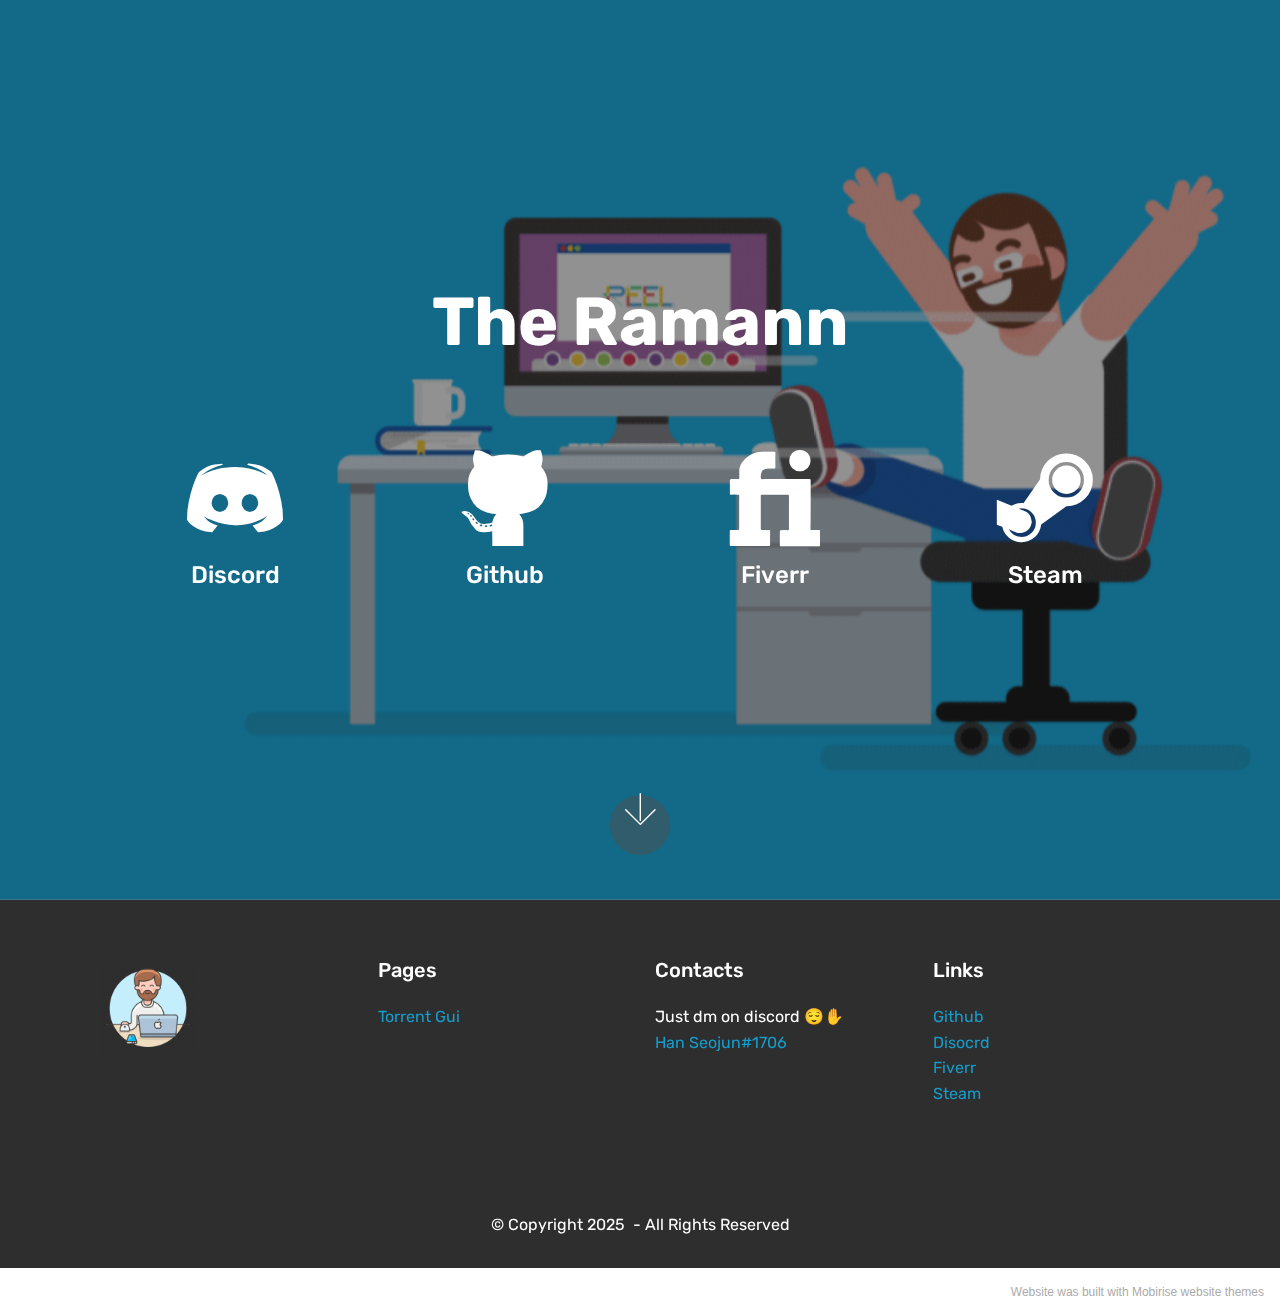
==== index.html @ 54272113 "totally changed it" ====
<!DOCTYPE html>
<html  >
<head>
  <!-- Site made with Mobirise Website Builder v5.2.0, https://mobirise.com -->
  <meta charset="UTF-8">
  <meta http-equiv="X-UA-Compatible" content="IE=edge">
  <meta name="generator" content="Mobirise v5.2.0, mobirise.com">
  <meta name="viewport" content="width=device-width, initial-scale=1, minimum-scale=1">
  <link rel="shortcut icon" href="assets/images/logo5.png" type="image/x-icon">
  <meta name="description" content="">
  
  
  <title>Home</title>
  <link rel="stylesheet" href="assets/web/assets/mobirise-icons/mobirise-icons.css">
  <link rel="stylesheet" href="assets/bootstrap/css/bootstrap.min.css">
  <link rel="stylesheet" href="assets/bootstrap/css/bootstrap-grid.min.css">
  <link rel="stylesheet" href="assets/bootstrap/css/bootstrap-reboot.min.css">
  <link rel="stylesheet" href="assets/tether/tether.min.css">
  <link rel="stylesheet" href="assets/socicon/css/styles.css">
  <link rel="stylesheet" href="assets/theme/css/style.css">
  <link rel="preload" as="style" href="assets/mobirise/css/mbr-additional.css"><link rel="stylesheet" href="assets/mobirise/css/mbr-additional.css" type="text/css">
  
  
  
  
</head>
<body>
  
  <section class="header12 cid-snbzgACMVV mbr-fullscreen mbr-parallax-background" id="header12-3">

    

    <div class="mbr-overlay" style="opacity: 0.5; background-color: rgb(35, 35, 35);">
    </div>

    <div class="container  ">
            <div class="media-container">
                <div class="col-md-12 align-center">
                    <h1 class="mbr-section-title pb-3 mbr-white mbr-bold mbr-fonts-style display-1">
                        The Ramann</h1>
                    
                    

                    <div class="icons-media-container mbr-white">
                        <div class="card col-12 col-md-6 col-lg-3">
                            <div class="icon-block">
                            <a href="https://discordapp.com/users/537230099121045504" target="_blank">
                                <span class="mbr-iconfont socicon-discord socicon"></span>
                            </a>
                            </div>
                            <h5 class="mbr-fonts-style display-5">
                                Discord</h5>
                        </div>

                        <div class="card col-12 col-md-6 col-lg-3">
                            <div class="icon-block">
                                <a href="https://github.com/TheRamann" target="_blank">
                                    <span class="mbr-iconfont socicon-github socicon"></span>
                                </a>
                            </div>
                            <h5 class="mbr-fonts-style display-5">Github</h5>
                        </div>

                        <div class="card col-12 col-md-6 col-lg-3">
                            <div class="icon-block">
                                <a href="https://www.fiverr.com/han_seojun" target="_blank">
                                    <span class="mbr-iconfont socicon-fiverr socicon"></span>
                                </a>
                            </div>
                            <h5 class="mbr-fonts-style display-5">Fiverr</h5>
                        </div>

                        <div class="card col-12 col-md-6 col-lg-3">
                            <div class="icon-block">
                                <a href="https://steamcommunity.com/id/theramann/" target="_blank">
                                    <span class="mbr-iconfont socicon-steam socicon"></span>
                                </a>
                            </div>
                            <h5 class="mbr-fonts-style display-5">Steam</h5>
                        </div>
                    </div>
                </div>
            </div>
    </div>

    <div class="mbr-arrow hidden-sm-down" aria-hidden="true">
        <a href="#next">
            <i class="mbri-down mbr-iconfont"></i>
        </a>
    </div>
</section>

<section class="cid-snIZhFR5Mm" id="footer1-4">

    

    

    <div class="container">
        <div class="media-container-row content text-white">
            <div class="col-12 col-md-3">
                <div class="media-wrap">
                    
                        <img src="assets/images/app-developer-1-coding-developer-programmer-coder-software-laptop-app-development-macbook-male-512-512x512.png" alt="">
                    
                </div>
            </div>
            <div class="col-12 col-md-3 mbr-fonts-style display-7">
                <h5 class="pb-3">Pages</h5>
                <p class="mbr-text"><a href="page1.html" class="text-primary">Torrent Gui</a></p>
            </div>
            <div class="col-12 col-md-3 mbr-fonts-style display-7">
                <h5 class="pb-3">
                    Contacts
                </h5>
                <p class="mbr-text">Just dm on discord 😌✋<br><a href="https://discordapp.com/users/537230099121045504" class="text-primary" target="_blank">Han Seojun#1706</a><br></p>
            </div>
            <div class="col-12 col-md-3 mbr-fonts-style display-7">
                <h5 class="pb-3">
                    Links
                </h5>
                <p class="mbr-text"><a href="http://github.com/TheRamann" class="text-primary" target="_blank">Github</a><br><a class="text-primary" href="https://discordapp.com/users/537230099121045504">Disocrd</a><br><a href="https://www.fiverr.com/han_seojun" class="text-primary" target="_blank">Fiverr</a><br><a href="https://steamcommunity.com/id/theramann/" class="text-primary">Steam</a><br></p>
            </div>
        </div>
        
    </div>
</section>

<section once="footers" class="cid-snJ0FuNZsu" id="footer6-6">

    

    

    <div class="container">
        <div class="media-container-row align-center mbr-white">
            <div class="col-12">
                <p class="mbr-text mb-0 mbr-fonts-style display-7">
                    © Copyright 2025&nbsp; - All Rights Reserved
                </p>
            </div>
        </div>
    </div>
</section><section style="background-color: #fff; font-family: -apple-system, BlinkMacSystemFont, 'Segoe UI', 'Roboto', 'Helvetica Neue', Arial, sans-serif; color:#aaa; font-size:12px; padding: 0; align-items: center; display: flex;"><a href="https://mobirise.site/n" style="flex: 1 1; height: 3rem; padding-left: 1rem;"></a><p style="flex: 0 0 auto; margin:0; padding-right:1rem;"><a href="https://mobirise.site/s" style="color:#aaa;">Website</a> was built with Mobirise website themes</p></section><script src="assets/web/assets/jquery/jquery.min.js"></script>  <script src="assets/popper/popper.min.js"></script>  <script src="assets/bootstrap/js/bootstrap.min.js"></script>  <script src="assets/tether/tether.min.js"></script>  <script src="assets/smoothscroll/smooth-scroll.js"></script>  <script src="assets/vimeoplayer/jquery.mb.vimeo_player.js"></script>  <script src="assets/parallax/jarallax.min.js"></script>  <script src="assets/theme/js/script.js"></script>  
  
  
</body>
</html>
---- assets/web/assets/mobirise-icons/mobirise-icons.css ----
@font-face {
  font-family: 'MobiriseIcons';
  src:  url('mobirise-icons.eot?spat4u');
  src:  url('mobirise-icons.eot?spat4u#iefix') format('embedded-opentype'),
    url('mobirise-icons.ttf?spat4u') format('truetype'),
    url('mobirise-icons.woff?spat4u') format('woff'),
    url('mobirise-icons.svg?spat4u#MobiriseIcons') format('svg');
  font-weight: normal;
  font-style: normal;
  font-display: swap;
}

[class^="mbri-"], [class*=" mbri-"] {
  /* use !important to prevent issues with browser extensions that change fonts */
  font-family: MobiriseIcons !important;
  speak: none;
  font-style: normal;
  font-weight: normal;
  font-variant: normal;
  text-transform: none;
  line-height: 1;

  /* Better Font Rendering =========== */
  -webkit-font-smoothing: antialiased;
  -moz-osx-font-smoothing: grayscale;
}

.mbri-add-submenu:before {
  content: "\e900";
}
.mbri-alert:before {
  content: "\e901";
}
.mbri-align-center:before {
  content: "\e902";
}
.mbri-align-justify:before {
  content: "\e903";
}
.mbri-align-left:before {
  content: "\e904";
}
.mbri-align-right:before {
  content: "\e905";
}
.mbri-android:before {
  content: "\e906";
}
.mbri-apple:before {
  content: "\e907";
}
.mbri-arrow-down:before {
  content: "\e908";
}
.mbri-arrow-next:before {
  content: "\e909";
}
.mbri-arrow-prev:before {
  content: "\e90a";
}
.mbri-arrow-up:before {
  content: "\e90b";
}
.mbri-bold:before {
  content: "\e90c";
}
.mbri-bookmark:before {
  content: "\e90d";
}
.mbri-bootstrap:before {
  content: "\e90e";
}
.mbri-briefcase:before {
  content: "\e90f";
}
.mbri-browse:before {
  content: "\e910";
}
.mbri-bulleted-list:before {
  content: "\e911";
}
.mbri-calendar:before {
  content: "\e912";
}
.mbri-camera:before {
  content: "\e913";
}
.mbri-cart-add:before {
  content: "\e914";
}
.mbri-cart-full:before {
  content: "\e915";
}
.mbri-cash:before {
  content: "\e916";
}
.mbri-change-style:before {
  content: "\e917";
}
.mbri-chat:before {
  content: "\e918";
}
.mbri-clock:before {
  content: "\e919";
}
.mbri-close:before {
  content: "\e91a";
}
.mbri-cloud:before {
  content: "\e91b";
}
.mbri-code:before {
  content: "\e91c";
}
.mbri-contact-form:before {
  content: "\e91d";
}
.mbri-credit-card:before {
  content: "\e91e";
}
.mbri-cursor-click:before {
  content: "\e91f";
}
.mbri-cust-feedback:before {
  content: "\e920";
}
.mbri-database:before {
  content: "\e921";
}
.mbri-delivery:before {
  content: "\e922";
}
.mbri-desktop:before {
  content: "\e923";
}
.mbri-devices:before {
  content: "\e924";
}
.mbri-down:before {
  content: "\e925";
}
.mbri-download:before {
  content: "\e989";
}
.mbri-drag-n-drop:before {
  content: "\e927";
}
.mbri-drag-n-drop2:before {
  content: "\e928";
}
.mbri-edit:before {
  content: "\e929";
}
.mbri-edit2:before {
  content: "\e92a";
}
.mbri-error:before {
  content: "\e92b";
}
.mbri-extension:before {
  content: "\e92c";
}
.mbri-features:before {
  content: "\e92d";
}
.mbri-file:before {
  content: "\e92e";
}
.mbri-flag:before {
  content: "\e92f";
}
.mbri-folder:before {
  content: "\e930";
}
.mbri-gift:before {
  content: "\e931";
}
.mbri-github:before {
  content: "\e932";
}
.mbri-globe:before {
  content: "\e933";
}
.mbri-globe-2:before {
  content: "\e934";
}
.mbri-growing-chart:before {
  content: "\e935";
}
.mbri-hearth:before {
  content: "\e936";
}
.mbri-help:before {
  content: "\e937";
}
.mbri-home:before {
  content: "\e938";
}
.mbri-hot-cup:before {
  content: "\e939";
}
.mbri-idea:before {
  content: "\e93a";
}
.mbri-image-gallery:before {
  content: "\e93b";
}
.mbri-image-slider:before {
  content: "\e93c";
}
.mbri-info:before {
  content: "\e93d";
}
.mbri-italic:before {
  content: "\e93e";
}
.mbri-key:before {
  content: "\e93f";
}
.mbri-laptop:before {
  content: "\e940";
}
.mbri-layers:before {
  content: "\e941";
}
.mbri-left-right:before {
  content: "\e942";
}
.mbri-left:before {
  content: "\e943";
}
.mbri-letter:before {
  content: "\e944";
}
.mbri-like:before {
  content: "\e945";
}
.mbri-link:before {
  content: "\e946";
}
.mbri-lock:before {
  content: "\e947";
}
.mbri-login:before {
  content: "\e948";
}
.mbri-logout:before {
  content: "\e949";
}
.mbri-magic-stick:before {
  content: "\e94a";
}
.mbri-map-pin:before {
  content: "\e94b";
}
.mbri-menu:before {
  content: "\e94c";
}
.mbri-mobile:before {
  content: "\e94d";
}
.mbri-mobile2:before {
  content: "\e94e";
}
.mbri-mobirise:before {
  content: "\e94f";
}
.mbri-more-horizontal:before {
  content: "\e950";
}
.mbri-more-vertical:before {
  content: "\e951";
}
.mbri-music:before {
  content: "\e952";
}
.mbri-new-file:before {
  content: "\e953";
}
.mbri-numbered-list:before {
  content: "\e954";
}
.mbri-opened-folder:before {
  content: "\e955";
}
.mbri-pages:before {
  content: "\e956";
}
.mbri-paper-plane:before {
  content: "\e957";
}
.mbri-paperclip:before {
  content: "\e958";
}
.mbri-photo:before {
  content: "\e959";
}
.mbri-photos:before {
  content: "\e95a";
}
.mbri-pin:before {
  content: "\e95b";
}
.mbri-play:before {
  content: "\e95c";
}
.mbri-plus:before {
  content: "\e95d";
}
.mbri-preview:before {
  content: "\e95e";
}
.mbri-print:before {
  content: "\e95f";
}
.mbri-protect:before {
  content: "\e960";
}
.mbri-question:before {
  content: "\e961";
}
.mbri-quote-left:before {
  content: "\e962";
}
.mbri-quote-right:before {
  content: "\e963";
}
.mbri-refresh:before {
  content: "\e964";
}
.mbri-responsive:before {
  content: "\e965";
}
.mbri-right:before {
  content: "\e966";
}
.mbri-rocket:before {
  content: "\e967";
}
.mbri-sad-face:before {
  content: "\e968";
}
.mbri-sale:before {
  content: "\e969";
}
.mbri-save:before {
  content: "\e96a";
}
.mbri-search:before {
  content: "\e96b";
}
.mbri-setting:before {
  content: "\e96c";
}
.mbri-setting2:before {
  content: "\e96d";
}
.mbri-setting3:before {
  content: "\e96e";
}
.mbri-share:before {
  content: "\e96f";
}
.mbri-shopping-bag:before {
  content: "\e970";
}
.mbri-shopping-basket:before {
  content: "\e971";
}
.mbri-shopping-cart:before {
  content: "\e972";
}
.mbri-sites:before {
  content: "\e973";
}
.mbri-smile-face:before {
  content: "\e974";
}
.mbri-speed:before {
  content: "\e975";
}
.mbri-star:before {
  content: "\e976";
}
.mbri-success:before {
  content: "\e977";
}
.mbri-sun:before {
  content: "\e978";
}
.mbri-sun2:before {
  content: "\e979";
}
.mbri-tablet:before {
  content: "\e97a";
}
.mbri-tablet-vertical:before {
  content: "\e97b";
}
.mbri-target:before {
  content: "\e97c";
}
.mbri-timer:before {
  content: "\e97d";
}
.mbri-to-ftp:before {
  content: "\e97e";
}
.mbri-to-local-drive:before {
  content: "\e97f";
}
.mbri-touch-swipe:before {
  content: "\e980";
}
.mbri-touch:before {
  content: "\e981";
}
.mbri-trash:before {
  content: "\e982";
}
.mbri-underline:before {
  content: "\e983";
}
.mbri-unlink:before {
  content: "\e984";
}
.mbri-unlock:before {
  content: "\e985";
}
.mbri-up-down:before {
  content: "\e986";
}
.mbri-up:before {
  content: "\e987";
}
.mbri-update:before {
  content: "\e988";
}
.mbri-upload:before {
 content: "\e926"; 
}
.mbri-user:before {
  content: "\e98a";
}
.mbri-user2:before {
  content: "\e98b";
}
.mbri-users:before {
  content: "\e98c";
}
.mbri-video:before {
  content: "\e98d";
}
.mbri-video-play:before {
  content: "\e98e";
}
.mbri-watch:before {
  content: "\e98f";
}
.mbri-website-theme:before {
  content: "\e990";
}
.mbri-wifi:before {
  content: "\e991";
}
.mbri-windows:before {
  content: "\e992";
}
.mbri-zoom-out:before {
  content: "\e993";
}
.mbri-redo:before {
  content: "\e994";
}
.mbri-undo:before {
  content: "\e995";
}
---- assets/socicon/css/styles.css ----
@charset "UTF-8";

@font-face {
  font-family: 'Socicon';
  src:  url('../fonts/socicon.eot');
  src:  url('../fonts/socicon.eot?#iefix') format('embedded-opentype'),
    url('../fonts/socicon.woff2') format('woff2'),
    url('../fonts/socicon.ttf') format('truetype'),
    url('../fonts/socicon.woff') format('woff'),
    url('../fonts/socicon.svg#socicon') format('svg');
  font-weight: normal;
  font-style: normal;
}

[data-icon]:before {
  font-family: "socicon" !important;
  content: attr(data-icon);
  font-style: normal !important;
  font-weight: normal !important;
  font-variant: normal !important;
  text-transform: none !important;
  speak: none;
  line-height: 1;
  -webkit-font-smoothing: antialiased;
  -moz-osx-font-smoothing: grayscale;
}

[class^="socicon-"], [class*=" socicon-"] {
  /* use !important to prevent issues with browser extensions that change fonts */
  font-family: 'Socicon' !important;
  speak: none;
  font-style: normal;
  font-weight: normal;
  font-variant: normal;
  text-transform: none;
  line-height: 1;

  /* Better Font Rendering =========== */
  -webkit-font-smoothing: antialiased;
  -moz-osx-font-smoothing: grayscale;
}

.socicon-eitaa:before {
  content: "\e97c";
}
.socicon-soroush:before {
  content: "\e97d";
}
.socicon-bale:before {
  content: "\e97e";
}
.socicon-zazzle:before {
  content: "\e97b";
}
.socicon-society6:before {
  content: "\e97a";
}
.socicon-redbubble:before {
  content: "\e979";
}
.socicon-avvo:before {
  content: "\e978";
}
.socicon-stitcher:before {
  content: "\e977";
}
.socicon-googlehangouts:before {
  content: "\e974";
}
.socicon-dlive:before {
  content: "\e975";
}
.socicon-vsco:before {
  content: "\e976";
}
.socicon-flipboard:before {
  content: "\e973";
}
.socicon-ubuntu:before {
  content: "\e958";
}
.socicon-artstation:before {
  content: "\e959";
}
.socicon-invision:before {
  content: "\e95a";
}
.socicon-torial:before {
  content: "\e95b";
}
.socicon-collectorz:before {
  content: "\e95c";
}
.socicon-seenthis:before {
  content: "\e95d";
}
.socicon-googleplaymusic:before {
  content: "\e95e";
}
.socicon-debian:before {
  content: "\e95f";
}
.socicon-filmfreeway:before {
  content: "\e960";
}
.socicon-gnome:before {
  content: "\e961";
}
.socicon-itchio:before {
  content: "\e962";
}
.socicon-jamendo:before {
  content: "\e963";
}
.socicon-mix:before {
  content: "\e964";
}
.socicon-sharepoint:before {
  content: "\e965";
}
.socicon-tinder:before {
  content: "\e966";
}
.socicon-windguru:before {
  content: "\e967";
}
.socicon-cdbaby:before {
  content: "\e968";
}
.socicon-elementaryos:before {
  content: "\e969";
}
.socicon-stage32:before {
  content: "\e96a";
}
.socicon-tiktok:before {
  content: "\e96b";
}
.socicon-gitter:before {
  content: "\e96c";
}
.socicon-letterboxd:before {
  content: "\e96d";
}
.socicon-threema:before {
  content: "\e96e";
}
.socicon-splice:before {
  content: "\e96f";
}
.socicon-metapop:before {
  content: "\e970";
}
.socicon-naver:before {
  content: "\e971";
}
.socicon-remote:before {
  content: "\e972";
}
.socicon-internet:before {
  content: "\e957";
}
.socicon-moddb:before {
  content: "\e94b";
}
.socicon-indiedb:before {
  content: "\e94c";
}
.socicon-traxsource:before {
  content: "\e94d";
}
.socicon-gamefor:before {
  content: "\e94e";
}
.socicon-pixiv:before {
  content: "\e94f";
}
.socicon-myanimelist:before {
  content: "\e950";
}
.socicon-blackberry:before {
  content: "\e951";
}
.socicon-wickr:before {
  content: "\e952";
}
.socicon-spip:before {
  content: "\e953";
}
.socicon-napster:before {
  content: "\e954";
}
.socicon-beatport:before {
  content: "\e955";
}
.socicon-hackerone:before {
  content: "\e956";
}
.socicon-hackernews:before {
  content: "\e946";
}
.socicon-smashwords:before {
  content: "\e947";
}
.socicon-kobo:before {
  content: "\e948";
}
.socicon-bookbub:before {
  content: "\e949";
}
.socicon-mailru:before {
  content: "\e94a";
}
.socicon-gitlab:before {
  content: "\e945";
}
.socicon-instructables:before {
  content: "\e944";
}
.socicon-portfolio:before {
  content: "\e943";
}
.socicon-codered:before {
  content: "\e940";
}
.socicon-origin:before {
  content: "\e941";
}
.socicon-nextdoor:before {
  content: "\e942";
}
.socicon-udemy:before {
  content: "\e93f";
}
.socicon-livemaster:before {
  content: "\e93e";
}
.socicon-crunchbase:before {
  content: "\e93b";
}
.socicon-homefy:before {
  content: "\e93c";
}
.socicon-calendly:before {
  content: "\e93d";
}
.socicon-realtor:before {
  content: "\e90f";
}
.socicon-tidal:before {
  content: "\e910";
}
.socicon-qobuz:before {
  content: "\e911";
}
.socicon-natgeo:before {
  content: "\e912";
}
.socicon-mastodon:before {
  content: "\e913";
}
.socicon-unsplash:before {
  content: "\e914";
}
.socicon-homeadvisor:before {
  content: "\e915";
}
.socicon-angieslist:before {
  content: "\e916";
}
.socicon-codepen:before {
  content: "\e917";
}
.socicon-slack:before {
  content: "\e918";
}
.socicon-openaigym:before {
  content: "\e919";
}
.socicon-logmein:before {
  content: "\e91a";
}
.socicon-fiverr:before {
  content: "\e91b";
}
.socicon-gotomeeting:before {
  content: "\e91c";
}
.socicon-aliexpress:before {
  content: "\e91d";
}
.socicon-guru:before {
  content: "\e91e";
}
.socicon-appstore:before {
  content: "\e91f";
}
.socicon-homes:before {
  content: "\e920";
}
.socicon-zoom:before {
  content: "\e921";
}
.socicon-alibaba:before {
  content: "\e922";
}
.socicon-craigslist:before {
  content: "\e923";
}
.socicon-wix:before {
  content: "\e924";
}
.socicon-redfin:before {
  content: "\e925";
}
.socicon-googlecalendar:before {
  content: "\e926";
}
.socicon-shopify:before {
  content: "\e927";
}
.socicon-freelancer:before {
  content: "\e928";
}
.socicon-seedrs:before {
  content: "\e929";
}
.socicon-bing:before {
  content: "\e92a";
}
.socicon-doodle:before {
  content: "\e92b";
}
.socicon-bonanza:before {
  content: "\e92c";
}
.socicon-squarespace:before {
  content: "\e92d";
}
.socicon-toptal:before {
  content: "\e92e";
}
.socicon-gust:before {
  content: "\e92f";
}
.socicon-ask:before {
  content: "\e930";
}
.socicon-trulia:before {
  content: "\e931";
}
.socicon-loomly:before {
  content: "\e932";
}
.socicon-ghost:before {
  content: "\e933";
}
.socicon-upwork:before {
  content: "\e934";
}
.socicon-fundable:before {
  content: "\e935";
}
.socicon-booking:before {
  content: "\e936";
}
.socicon-googlemaps:before {
  content: "\e937";
}
.socicon-zillow:before {
  content: "\e938";
}
.socicon-niconico:before {
  content: "\e939";
}
.socicon-toneden:before {
  content: "\e93a";
}
.socicon-augment:before {
  content: "\e908";
}
.socicon-bitbucket:before {
  content: "\e909";
}
.socicon-fyuse:before {
  content: "\e90a";
}
.socicon-yt-gaming:before {
  content: "\e90b";
}
.socicon-sketchfab:before {
  content: "\e90c";
}
.socicon-mobcrush:before {
  content: "\e90d";
}
.socicon-microsoft:before {
  content: "\e90e";
}
.socicon-pandora:before {
  content: "\e907";
}
.socicon-messenger:before {
  content: "\e906";
}
.socicon-gamewisp:before {
  content: "\e905";
}
.socicon-bloglovin:before {
  content: "\e904";
}
.socicon-tunein:before {
  content: "\e903";
}
.socicon-gamejolt:before {
  content: "\e901";
}
.socicon-trello:before {
  content: "\e902";
}
.socicon-spreadshirt:before {
  content: "\e900";
}
.socicon-500px:before {
  content: "\e000";
}
.socicon-8tracks:before {
  content: "\e001";
}
.socicon-airbnb:before {
  content: "\e002";
}
.socicon-alliance:before {
  content: "\e003";
}
.socicon-amazon:before {
  content: "\e004";
}
.socicon-amplement:before {
  content: "\e005";
}
.socicon-android:before {
  content: "\e006";
}
.socicon-angellist:before {
  content: "\e007";
}
.socicon-apple:before {
  content: "\e008";
}
.socicon-appnet:before {
  content: "\e009";
}
.socicon-baidu:before {
  content: "\e00a";
}
.socicon-bandcamp:before {
  content: "\e00b";
}
.socicon-battlenet:before {
  content: "\e00c";
}
.socicon-mixer:before {
  content: "\e00d";
}
.socicon-bebee:before {
  content: "\e00e";
}
.socicon-bebo:before {
  content: "\e00f";
}
.socicon-behance:before {
  content: "\e010";
}
.socicon-blizzard:before {
  content: "\e011";
}
.socicon-blogger:before {
  content: "\e012";
}
.socicon-buffer:before {
  content: "\e013";
}
.socicon-chrome:before {
  content: "\e014";
}
.socicon-coderwall:before {
  content: "\e015";
}
.socicon-curse:before {
  content: "\e016";
}
.socicon-dailymotion:before {
  content: "\e017";
}
.socicon-deezer:before {
  content: "\e018";
}
.socicon-delicious:before {
  content: "\e019";
}
.socicon-deviantart:before {
  content: "\e01a";
}
.socicon-diablo:before {
  content: "\e01b";
}
.socicon-digg:before {
  content: "\e01c";
}
.socicon-discord:before {
  content: "\e01d";
}
.socicon-disqus:before {
  content: "\e01e";
}
.socicon-douban:before {
  content: "\e01f";
}
.socicon-draugiem:before {
  content: "\e020";
}
.socicon-dribbble:before {
  content: "\e021";
}
.socicon-drupal:before {
  content: "\e022";
}
.socicon-ebay:before {
  content: "\e023";
}
.socicon-ello:before {
  content: "\e024";
}
.socicon-endomodo:before {
  content: "\e025";
}
.socicon-envato:before {
  content: "\e026";
}
.socicon-etsy:before {
  content: "\e027";
}
.socicon-facebook:before {
  content: "\e028";
}
.socicon-feedburner:before {
  content: "\e029";
}
.socicon-filmweb:before {
  content: "\e02a";
}
.socicon-firefox:before {
  content: "\e02b";
}
.socicon-flattr:before {
  content: "\e02c";
}
.socicon-flickr:before {
  content: "\e02d";
}
.socicon-formulr:before {
  content: "\e02e";
}
.socicon-forrst:before {
  content: "\e02f";
}
.socicon-foursquare:before {
  content: "\e030";
}
.socicon-friendfeed:before {
  content: "\e031";
}
.socicon-github:before {
  content: "\e032";
}
.socicon-goodreads:before {
  content: "\e033";
}
.socicon-google:before {
  content: "\e034";
}
.socicon-googlescholar:before {
  content: "\e035";
}
.socicon-googlegroups:before {
  content: "\e036";
}
.socicon-googlephotos:before {
  content: "\e037";
}
.socicon-googleplus:before {
  content: "\e038";
}
.socicon-grooveshark:before {
  content: "\e039";
}
.socicon-hackerrank:before {
  content: "\e03a";
}
.socicon-hearthstone:before {
  content: "\e03b";
}
.socicon-hellocoton:before {
  content: "\e03c";
}
.socicon-heroes:before {
  content: "\e03d";
}
.socicon-smashcast:before {
  content: "\e03e";
}
.socicon-horde:before {
  content: "\e03f";
}
.socicon-houzz:before {
  content: "\e040";
}
.socicon-icq:before {
  content: "\e041";
}
.socicon-identica:before {
  content: "\e042";
}
.socicon-imdb:before {
  content: "\e043";
}
.socicon-instagram:before {
  content: "\e044";
}
.socicon-issuu:before {
  content: "\e045";
}
.socicon-istock:before {
  content: "\e046";
}
.socicon-itunes:before {
  content: "\e047";
}
.socicon-keybase:before {
  content: "\e048";
}
.socicon-lanyrd:before {
  content: "\e049";
}
.socicon-lastfm:before {
  content: "\e04a";
}
.socicon-line:before {
  content: "\e04b";
}
.socicon-linkedin:before {
  content: "\e04c";
}
.socicon-livejournal:before {
  content: "\e04d";
}
.socicon-lyft:before {
  content: "\e04e";
}
.socicon-macos:before {
  content: "\e04f";
}
.socicon-mail:before {
  content: "\e050";
}
.socicon-medium:before {
  content: "\e051";
}
.socicon-meetup:before {
  content: "\e052";
}
.socicon-mixcloud:before {
  content: "\e053";
}
.socicon-modelmayhem:before {
  content: "\e054";
}
.socicon-mumble:before {
  content: "\e055";
}
.socicon-myspace:before {
  content: "\e056";
}
.socicon-newsvine:before {
  content: "\e057";
}
.socicon-nintendo:before {
  content: "\e058";
}
.socicon-npm:before {
  content: "\e059";
}
.socicon-odnoklassniki:before {
  content: "\e05a";
}
.socicon-openid:before {
  content: "\e05b";
}
.socicon-opera:before {
  content: "\e05c";
}
.socicon-outlook:before {
  content: "\e05d";
}
.socicon-overwatch:before {
  content: "\e05e";
}
.socicon-patreon:before {
  content: "\e05f";
}
.socicon-paypal:before {
  content: "\e060";
}
.socicon-periscope:before {
  content: "\e061";
}
.socicon-persona:before {
  content: "\e062";
}
.socicon-pinterest:before {
  content: "\e063";
}
.socicon-play:before {
  content: "\e064";
}
.socicon-player:before {
  content: "\e065";
}
.socicon-playstation:before {
  content: "\e066";
}
.socicon-pocket:before {
  content: "\e067";
}
.socicon-qq:before {
  content: "\e068";
}
.socicon-quora:before {
  content: "\e069";
}
.socicon-raidcall:before {
  content: "\e06a";
}
.socicon-ravelry:before {
  content: "\e06b";
}
.socicon-reddit:before {
  content: "\e06c";
}
.socicon-renren:before {
  content: "\e06d";
}
.socicon-researchgate:before {
  content: "\e06e";
}
.socicon-residentadvisor:before {
  content: "\e06f";
}
.socicon-reverbnation:before {
  content: "\e070";
}
.socicon-rss:before {
  content: "\e071";
}
.socicon-sharethis:before {
  content: "\e072";
}
.socicon-skype:before {
  content: "\e073";
}
.socicon-slideshare:before {
  content: "\e074";
}
.socicon-smugmug:before {
  content: "\e075";
}
.socicon-snapchat:before {
  content: "\e076";
}
.socicon-songkick:before {
  content: "\e077";
}
.socicon-soundcloud:before {
  content: "\e078";
}
.socicon-spotify:before {
  content: "\e079";
}
.socicon-stackexchange:before {
  content: "\e07a";
}
.socicon-stackoverflow:before {
  content: "\e07b";
}
.socicon-starcraft:before {
  content: "\e07c";
}
.socicon-stayfriends:before {
  content: "\e07d";
}
.socicon-steam:before {
  content: "\e07e";
}
.socicon-storehouse:before {
  content: "\e07f";
}
.socicon-strava:before {
  content: "\e080";
}
.socicon-streamjar:before {
  content: "\e081";
}
.socicon-stumbleupon:before {
  content: "\e082";
}
.socicon-swarm:before {
  content: "\e083";
}
.socicon-teamspeak:before {
  content: "\e084";
}
.socicon-teamviewer:before {
  content: "\e085";
}
.socicon-technorati:before {
  content: "\e086";
}
.socicon-telegram:before {
  content: "\e087";
}
.socicon-tripadvisor:before {
  content: "\e088";
}
.socicon-tripit:before {
  content: "\e089";
}
.socicon-triplej:before {
  content: "\e08a";
}
.socicon-tumblr:before {
  content: "\e08b";
}
.socicon-twitch:before {
  content: "\e08c";
}
.socicon-twitter:before {
  content: "\e08d";
}
.socicon-uber:before {
  content: "\e08e";
}
.socicon-ventrilo:before {
  content: "\e08f";
}
.socicon-viadeo:before {
  content: "\e090";
}
.socicon-viber:before {
  content: "\e091";
}
.socicon-viewbug:before {
  content: "\e092";
}
.socicon-vimeo:before {
  content: "\e093";
}
.socicon-vine:before {
  content: "\e094";
}
.socicon-vkontakte:before {
  content: "\e095";
}
.socicon-warcraft:before {
  content: "\e096";
}
.socicon-wechat:before {
  content: "\e097";
}
.socicon-weibo:before {
  content: "\e098";
}
.socicon-whatsapp:before {
  content: "\e099";
}
.socicon-wikipedia:before {
  content: "\e09a";
}
.socicon-windows:before {
  content: "\e09b";
}
.socicon-wordpress:before {
  content: "\e09c";
}
.socicon-wykop:before {
  content: "\e09d";
}
.socicon-xbox:before {
  content: "\e09e";
}
.socicon-xing:before {
  content: "\e09f";
}
.socicon-yahoo:before {
  content: "\e0a0";
}
.socicon-yammer:before {
  content: "\e0a1";
}
.socicon-yandex:before {
  content: "\e0a2";
}
.socicon-yelp:before {
  content: "\e0a3";
}
.socicon-younow:before {
  content: "\e0a4";
}
.socicon-youtube:before {
  content: "\e0a5";
}
.socicon-zapier:before {
  content: "\e0a6";
}
.socicon-zerply:before {
  content: "\e0a7";
}
.socicon-zomato:before {
  content: "\e0a8";
}
.socicon-zynga:before {
  content: "\e0a9";
}
---- assets/theme/css/style.css ----
/*!
 * Mobirise v4 theme (https://mobirise.com/)
 * Copyright 2017 Mobirise
 */
section {
  background-color: #eeeeee;
}

.form-control:focus {
  box-shadow: none;
}

:focus {
  outline: none;
}

body {
  font-style: normal;
  line-height: 1.5;
}

section,
.container,
.container-fluid {
  position: relative;
  word-wrap: break-word;
}

a.mbr-iconfont:hover {
  text-decoration: none;
}

.article .lead p,
.article .lead ul,
.article .lead ol,
.article .lead pre,
.article .lead blockquote {
  margin-bottom: 0;
}

ul,
ol,
pre,
blockquote {
  margin-bottom: 2.3125rem;
}

pre {
  background: #f4f4f4;
  padding: 10px 24px;
  white-space: pre-wrap;
}

.inactive {
  -webkit-user-select: none;
  -moz-user-select: none;
  -ms-user-select: none;
  user-select: none;
  pointer-events: none;
  -webkit-user-drag: none;
  user-drag: none;
}

.mbr-section__comments .row {
  justify-content: center;
  -webkit-justify-content: center;
}

a {
  font-style: normal;
  font-weight: 400;
  cursor: pointer;
}

a, a:hover {
  text-decoration: none;
}

figure {
  margin-bottom: 0;
}

body {
  color: #232323;
}

h1,
h2,
h3,
h4,
h5,
h6,
.h1,
.h2,
.h3,
.h4,
.h5,
.h6,
.display-1,
.display-2,
.display-3,
.display-4 {
  line-height: 1;
  word-break: break-word;
  word-wrap: break-word;
}

.mbr-section-title {
  font-style: normal;
  line-height: 1.2;
}

.mbr-section-subtitle {
  line-height: 1.3;
}

.mbr-text {
  font-style: normal;
  line-height: 1.6;
}

b,
strong {
  font-weight: bold;
}

blockquote {
  padding: 10px 0 10px 20px;
  position: relative;
  border-left: 2px solid;
  border-color: #ff3366;
}

input:-webkit-autofill, input:-webkit-autofill:hover, input:-webkit-autofill:focus, input:-webkit-autofill:active {
  transition-delay: 9999s;
  transition-property: background-color, color;
}

textarea[type='hidden'] {
  display: none;
}

body {
  position: relative;
}

section {
  background-position: 50% 50%;
  background-repeat: no-repeat;
  background-size: cover;
}

section .mbr-background-video,
section .mbr-background-video-preview {
  position: absolute;
  bottom: 0;
  left: 0;
  right: 0;
  top: 0;
}

.hidden {
  visibility: hidden;
}

.mbr-z-index20 {
  z-index: 20;
}

/*! Base colors */
.mbr-white {
  color: #ffffff;
}

.mbr-black {
  color: #000000;
}

.mbr-bg-white {
  background-color: #ffffff;
}

.mbr-bg-black {
  background-color: #000000;
}

/*! Text-aligns */
.align-left {
  text-align: left;
}

.align-center {
  text-align: center;
}

.align-right {
  text-align: right;
}

@media (max-width: 767px) {
  .align-left,
  .align-center,
  .align-right,
  .mbr-section-btn,
  .mbr-section-title {
    text-align: center;
  }
}

/*! Font-weight  */
.mbr-light {
  font-weight: 300;
}

.mbr-regular {
  font-weight: 400;
}

.mbr-semibold {
  font-weight: 500;
}

.mbr-bold {
  font-weight: 700;
}

/*! Media  */
.media-size-item {
  -moz-flex: 1 1 auto;
  -o-flex: 1 1 auto;
  flex: 1 1 auto;
}

.media-content {
  flex-basis: 100%;
}

.media-container-row {
  display: flex;
  flex-direction: row;
  flex-wrap: wrap;
  justify-content: center;
  align-content: center;
  align-items: start;
}

.media-container-row .media-size-item {
  width: 400px;
}

.media-container-column {
  display: flex;
  flex-direction: column;
  flex-wrap: wrap;
  justify-content: center;
  align-content: center;
  align-items: stretch;
}

.media-container-column > * {
  width: 100%;
}

@media (min-width: 992px) {
  .media-container-row {
    flex-wrap: nowrap;
  }
}

figure {
  overflow: hidden;
}

figure[mbr-media-size] {
  transition: width 0.1s;
}

.mbr-figure img,
.mbr-figure iframe {
  display: block;
  width: 100%;
}

.card {
  background-color: transparent;
  border: none;
}

.card-box {
  width: 100%;
}

.card-img {
  text-align: center;
  flex-shrink: 0;
  -webkit-flex-shrink: 0;
}

.media {
  max-width: 100%;
  margin: 0 auto;
}

.mbr-figure {
  -ms-grid-row-align: center;
  align-self: center;
}

.media-container > div {
  max-width: 100%;
}

.mbr-figure img,
.card-img img {
  width: 100%;
}

@media (max-width: 991px) {
  .media-size-item {
    width: auto !important;
  }
  .media {
    width: auto;
  }
  .mbr-figure {
    width: 100% !important;
  }
}

/*! Buttons */
.btn {
  font-weight: 500;
  border-width: 2px;
  font-style: normal;
  letter-spacing: 1px;
  margin: .4rem .8rem;
  white-space: normal;
  transition: all .3s ease-in-out;
  display: inline-flex;
  align-items: center;
  justify-content: center;
  word-break: break-word;
  -webkit-align-items: center;
  -webkit-justify-content: center;
  display: -webkit-inline-flex;
}

.btn-sm {
  font-weight: 500;
  letter-spacing: 1px;
  transition: all .3s ease-in-out;
}

.btn-md {
  font-weight: 500;
  letter-spacing: 1px;
  margin: .4rem .8rem !important;
  transition: all .3s ease-in-out;
}

.btn-lg {
  font-weight: 500;
  letter-spacing: 1px;
  margin: .4rem .8rem !important;
  transition: all .3s ease-in-out;
}

.mbr-section-btn {
  margin-left: -0.25rem;
  margin-right: -0.25rem;
  font-size: 0;
}

nav .mbr-section-btn {
  margin-left: 0rem;
  margin-right: 0rem;
}

.btn-form {
  border-radius: 0;
}

.btn-form:hover {
  cursor: pointer;
}

/*! Btn icon margin */
.btn .mbr-iconfont,
.btn.btn-sm .mbr-iconfont {
  cursor: pointer;
  margin-right: 0.5rem;
}

.btn.btn-md .mbr-iconfont,
.btn.btn-md .mbr-iconfont {
  margin-right: 0.8rem;
}

.mbr-regular {
  font-weight: 400;
}

.mbr-semibold {
  font-weight: 500;
}

.mbr-bold {
  font-weight: 700;
}

[type='submit'] {
  -webkit-appearance: none;
}

/*! Full-screen */
.mbr-fullscreen .mbr-overlay {
  min-height: 100vh;
}

.mbr-fullscreen {
  display: flex;
  display: -moz-flex;
  display: -ms-flex;
  display: -o-flex;
  align-items: center;
  -webkit-align-items: center;
  min-height: 100vh;
  padding-top: 3rem;
  padding-bottom: 3rem;
}

/*! Map */
.map {
  height: 25rem;
  position: relative;
}

.map iframe {
  width: 100%;
  height: 100%;
}

.mbr-overlay {
  background-color: #000;
  bottom: 0;
  left: 0;
  opacity: .5;
  position: absolute;
  right: 0;
  top: 0;
  z-index: 0;
  pointer-events: none;
}

/* Form */
blockquote {
  font-style: italic;
  padding: 10px 0 10px 20px;
  font-size: 1.09rem;
  position: relative;
  border-width: 3px;
}

.form-control {
  background-color: #f5f5f5;
  box-shadow: none;
  color: #565656;
  line-height: 1.43;
  min-height: 3.5em;
  padding: 1.07em .5em;
}

.form-control, .form-control:focus {
  border: 1px solid #e8e8e8;
}

.form-active .form-control:invalid {
  border-color: red;
}

.form-control-label {
  position: relative;
  cursor: pointer;
  margin-bottom: .357em;
  padding: 0;
}

.alert {
  color: #ffffff;
  border-radius: 0;
  border: 0;
  font-size: .875rem;
  line-height: 1.5;
  margin-bottom: 1.875rem;
  padding: 1.25rem;
  position: relative;
}

.alert.alert-form::after {
  background-color: inherit;
  bottom: -7px;
  content: "";
  display: block;
  height: 14px;
  left: 50%;
  margin-left: -7px;
  position: absolute;
  transform: rotate(45deg);
  width: 14px;
  -webkit-transform: rotate(45deg);
}

.form-asterisk {
  font-family: initial;
  position: absolute;
  top: -2px;
  font-weight: normal;
}

/*! Scroll to top arrow */
#scrollToTop a i:before {
  content: '';
  position: absolute;
  height: 40%;
  top: 25%;
  background: #fff;
  width: 2px;
  left: calc(50% - 1px);
}

#scrollToTop a i:after {
  content: '';
  position: absolute;
  display: block;
  border-top: 2px solid #fff;
  border-right: 2px solid #fff;
  width: 40%;
  height: 40%;
  left: 30%;
  bottom: 30%;
  transform: rotate(135deg);
  -webkit-transform: rotate(135deg);
}

.mbr-arrow-up {
  bottom: 25px;
  right: 90px;
  position: fixed;
  text-align: right;
  z-index: 5000;
  color: #ffffff;
  font-size: 32px;
  transform: rotate(180deg);
  -webkit-transform: rotate(180deg);
}

.mbr-arrow-up a {
  background: rgba(0, 0, 0, 0.2);
  border-radius: 3px;
  color: #fff;
  display: inline-block;
  height: 60px;
  width: 60px;
  outline-style: none !important;
  position: relative;
  text-decoration: none;
  transition: all 0.3s ease-in-out;
  cursor: pointer;
  text-align: center;
}

.mbr-arrow-up a:hover {
  background-color: rgba(0, 0, 0, 0.4);
}

.mbr-arrow-up a i {
  line-height: 60px;
}

.mbr-arrow-up-icon {
  display: block;
  color: #fff;
}

.mbr-arrow-up-icon::before {
  content: '\203a';
  display: inline-block;
  font-family: serif;
  font-size: 32px;
  line-height: 1;
  font-style: normal;
  position: relative;
  top: 6px;
  left: -4px;
  -webkit-transform: rotate(-90deg);
  transform: rotate(-90deg);
}

/*! Arrow Down */
.mbr-arrow {
  position: absolute;
  bottom: 45px;
  left: 50%;
  width: 60px;
  height: 60px;
  cursor: pointer;
  background-color: rgba(80, 80, 80, 0.5);
  border-radius: 50%;
  -webkit-transform: translateX(-50%);
  transform: translateX(-50%);
}

.mbr-arrow > a {
  display: inline-block;
  text-decoration: none;
  outline-style: none;
  -webkit-animation: arrowdown 1.7s ease-in-out infinite;
  animation: arrowdown 1.7s ease-in-out infinite;
}

.mbr-arrow > a > i {
  position: absolute;
  top: -2px;
  left: 15px;
  font-size: 2rem;
}

@keyframes arrowdown {
  0% {
    transform: translateY(0px);
    -webkit-transform: translateY(0px);
  }
  50% {
    transform: translateY(-5px);
    -webkit-transform: translateY(-5px);
  }
  100% {
    transform: translateY(0px);
    -webkit-transform: translateY(0px);
  }
}

@-webkit-keyframes arrowdown {
  0% {
    transform: translateY(0px);
    -webkit-transform: translateY(0px);
  }
  50% {
    transform: translateY(-5px);
    -webkit-transform: translateY(-5px);
  }
  100% {
    transform: translateY(0px);
    -webkit-transform: translateY(0px);
  }
}

@media (max-width: 500px) {
  .mbr-arrow-up {
    left: 50%;
    right: auto;
    transform: translateX(-50%) rotate(180deg);
    -webkit-transform: translateX(-50%) rotate(180deg);
  }
}

/*Gradients animation*/
@keyframes gradient-animation {
  from {
    background-position: 0% 100%;
    -webkit-animation-timing-function: ease-in-out;
            animation-timing-function: ease-in-out;
  }
  to {
    background-position: 100% 0%;
    -webkit-animation-timing-function: ease-in-out;
            animation-timing-function: ease-in-out;
  }
}

@-webkit-keyframes gradient-animation {
  from {
    background-position: 0% 100%;
    -webkit-animation-timing-function: ease-in-out;
            animation-timing-function: ease-in-out;
  }
  to {
    background-position: 100% 0%;
    -webkit-animation-timing-function: ease-in-out;
            animation-timing-function: ease-in-out;
  }
}

.bg-gradient {
  background-size: 200% 200%;
  animation: gradient-animation 5s infinite alternate;
  -webkit-animation: gradient-animation 5s infinite alternate;
}

.menu .navbar-brand {
  display: -webkit-flex;
}

.menu .navbar-brand span {
  display: flex;
  display: -webkit-flex;
}

.menu .navbar-brand .navbar-caption-wrap {
  display: -webkit-flex;
}

.menu .navbar-brand .navbar-logo img {
  display: -webkit-flex;
}

@media (min-width: 768px) and (max-width: 1023px) {
  .menu .navbar-toggleable-sm .navbar-nav {
    display: -ms-flexbox;
  }
}

@media (max-width: 1023px) {
  .menu .navbar-collapse {
    max-height: 93.5vh;
  }
  .menu .navbar-collapse.show {
    overflow: auto;
  }
}

@media (min-width: 1024px) {
  .menu .navbar-nav.nav-dropdown {
    display: -webkit-flex;
  }
  .menu .navbar-toggleable-sm .navbar-collapse {
    display: -webkit-flex !important;
  }
  .menu .collapsed .navbar-collapse {
    max-height: 93.5vh;
  }
  .menu .collapsed .navbar-collapse.show {
    overflow: auto;
  }
}

@media (max-width: 767px) {
  .menu .navbar-collapse {
    max-height: 80vh;
  }
}

/* Others*/
.note-check a[data-value=Rubik] {
  font-style: normal;
}

.mbr-arrow a {
  color: #ffffff;
}

@media (max-width: 767px) {
  .mbr-arrow {
    display: none;
  }
}

.navbar {
  display: -webkit-flex;
  -webkit-flex-wrap: wrap;
  -webkit-align-items: center;
  -webkit-justify-content: space-between;
}

.navbar-collapse {
  -webkit-flex-basis: 100%;
  -webkit-flex-grow: 1;
  -webkit-align-items: center;
}

.nav-dropdown .link {
  padding: 0.667em 1.667em !important;
  margin: 0 !important;
}

.nav {
  display: -webkit-flex;
  -webkit-flex-wrap: wrap;
}

.row {
  display: -webkit-flex;
  -webkit-flex-wrap: wrap;
}

.justify-content-center {
  -webkit-justify-content: center;
}

.form-inline {
  display: -webkit-flex;
  -webkit-align-items: center;
}

.card-wrapper {
  -webkit-flex: 1;
}

.carousel-control {
  z-index: 10;
  display: -webkit-flex;
  -webkit-align-items: center;
  -webkit-justify-content: center;
}

.carousel-controls {
  display: -webkit-flex;
}

.media {
  display: -webkit-flex;
}

.form-group:focus {
  outline: none;
}

.jq-selectbox__select {
  padding: 1.07em 0.5em;
  position: absolute;
  top: 0;
  left: 0;
  width: 100%;
}

.jq-selectbox__dropdown {
  position: absolute;
  top: 100%;
  left: 0 !important;
  width: 100% !important;
}

.jq-selectbox__trigger-arrow {
  -webkit-transform: translateY(-50%);
          transform: translateY(-50%);
}

.jq-selectbox li {
  padding: 1.07em 0.5em;
}

input[type='range'] {
  padding-left: 0 !important;
  padding-right: 0 !important;
}

.modal-dialog,
.modal-content {
  height: 100%;
}

.modal-dialog .carousel-inner {
  height: calc(100vh - 1.75rem);
}

@media (max-width: 575px) {
  .modal-dialog .carousel-inner {
    height: calc(100vh - 1rem);
  }
}

.carousel-item {
  text-align: center;
}

.carousel-item img {
  margin: auto;
}

.navbar-toggler {
  align-self: flex-start;
  padding: 0.25rem 0.75rem;
  font-size: 1.25rem;
  line-height: 1;
  background: transparent;
  border: 1px solid transparent;
  border-radius: 0.25rem;
}

.navbar-toggler:focus,
.navbar-toggler:hover {
  text-decoration: none;
}

.navbar-toggler-icon {
  display: inline-block;
  width: 1.5em;
  height: 1.5em;
  vertical-align: middle;
  content: '';
  background: no-repeat center center;
  background-size: 100% 100%;
}

.navbar-toggler-left {
  position: absolute;
  left: 1rem;
}

.navbar-toggler-right {
  position: absolute;
  right: 1rem;
}

@media (max-width: 575px) {
  .navbar-toggleable .navbar-nav .dropdown-menu {
    position: static;
    float: none;
  }
  .navbar-toggleable > .container {
    padding-right: 0;
    padding-left: 0;
  }
}

@media (min-width: 576px) {
  .navbar-toggleable {
    flex-direction: row;
    flex-wrap: nowrap;
    align-items: center;
  }
  .navbar-toggleable .navbar-nav {
    flex-direction: row;
  }
  .navbar-toggleable .navbar-nav .nav-link {
    padding-right: 0.5rem;
    padding-left: 0.5rem;
  }
  .navbar-toggleable > .container {
    display: flex;
    flex-wrap: nowrap;
    align-items: center;
  }
  .navbar-toggleable .navbar-collapse {
    display: flex !important;
    width: 100%;
  }
  .navbar-toggleable .navbar-toggler {
    display: none;
  }
}

@media (max-width: 767px) {
  .navbar-toggleable-sm .navbar-nav .dropdown-menu {
    position: static;
    float: none;
  }
  .navbar-toggleable-sm > .container {
    padding-right: 0;
    padding-left: 0;
  }
}

@media (min-width: 768px) {
  .navbar-toggleable-sm {
    flex-direction: row;
    flex-wrap: nowrap;
    align-items: center;
  }
  .navbar-toggleable-sm .navbar-nav {
    flex-direction: row;
  }
  .navbar-toggleable-sm .navbar-nav .nav-link {
    padding-right: 0.5rem;
    padding-left: 0.5rem;
  }
  .navbar-toggleable-sm > .container {
    display: flex;
    flex-wrap: nowrap;
    align-items: center;
  }
  .navbar-toggleable-sm .navbar-collapse {
    display: none;
    width: 100%;
  }
  .navbar-toggleable-sm .navbar-toggler {
    display: none;
  }
}

@media (max-width: 1023px) {
  .navbar-toggleable-md .navbar-nav .dropdown-menu {
    position: static;
    float: none;
  }
  .navbar-toggleable-md > .container {
    padding-right: 0;
    padding-left: 0;
  }
}

@media (min-width: 1024px) {
  .navbar-toggleable-md {
    flex-direction: row;
    flex-wrap: nowrap;
    align-items: center;
  }
  .navbar-toggleable-md .navbar-nav {
    flex-direction: row;
  }
  .navbar-toggleable-md .navbar-nav .nav-link {
    padding-right: 0.5rem;
    padding-left: 0.5rem;
  }
  .navbar-toggleable-md > .container {
    display: flex;
    flex-wrap: nowrap;
    align-items: center;
  }
  .navbar-toggleable-md .navbar-collapse {
    display: flex !important;
    width: 100%;
  }
  .navbar-toggleable-md .navbar-toggler {
    display: none;
  }
}

@media (max-width: 1199px) {
  .navbar-toggleable-lg .navbar-nav .dropdown-menu {
    position: static;
    float: none;
  }
  .navbar-toggleable-lg > .container {
    padding-right: 0;
    padding-left: 0;
  }
}

@media (min-width: 1200px) {
  .navbar-toggleable-lg {
    flex-direction: row;
    flex-wrap: nowrap;
    align-items: center;
  }
  .navbar-toggleable-lg .navbar-nav {
    flex-direction: row;
  }
  .navbar-toggleable-lg .navbar-nav .nav-link {
    padding-right: 0.5rem;
    padding-left: 0.5rem;
  }
  .navbar-toggleable-lg > .container {
    display: flex;
    flex-wrap: nowrap;
    align-items: center;
  }
  .navbar-toggleable-lg .navbar-collapse {
    display: flex !important;
    width: 100%;
  }
  .navbar-toggleable-lg .navbar-toggler {
    display: none;
  }
}

.navbar-toggleable-xl {
  flex-direction: row;
  flex-wrap: nowrap;
  align-items: center;
}

.navbar-toggleable-xl .navbar-nav .dropdown-menu {
  position: static;
  float: none;
}

.navbar-toggleable-xl > .container {
  padding-right: 0;
  padding-left: 0;
}

.navbar-toggleable-xl .navbar-nav {
  flex-direction: row;
}

.navbar-toggleable-xl .navbar-nav .nav-link {
  padding-right: 0.5rem;
  padding-left: 0.5rem;
}

.navbar-toggleable-xl > .container {
  display: flex;
  flex-wrap: nowrap;
  align-items: center;
}

.navbar-toggleable-xl .navbar-collapse {
  display: flex !important;
  width: 100%;
}

.navbar-toggleable-xl .navbar-toggler {
  display: none;
}

.card-img {
  width: auto;
}

.menu .navbar.collapsed:not(.beta-menu) {
  flex-direction: column;
}

.carousel-item.active,
.carousel-item-next,
.carousel-item-prev {
  display: flex;
}

.note-air-layout .dropup .dropdown-menu,
.note-air-layout .navbar-fixed-bottom .dropdown .dropdown-menu {
  bottom: initial !important;
}

html,
body {
  height: auto;
  min-height: 100vh;
}

.dropup .dropdown-toggle::after {
  display: none;
}
.engine {
	position: absolute;
	text-indent: -2400px;
	text-align: center;
	padding: 0;
	top: 0;
	left: -2400px;
}
---- assets/mobirise/css/mbr-additional.css ----
@import url(https://fonts.googleapis.com/css?family=Rubik:300,400,500,600,700,800,900,300i,400i,500i,600i,700i,800i,900i&display=swap);





body {
  font-family: Rubik;
}
.display-1 {
  font-family: 'Rubik', sans-serif;
  font-size: 4.25rem;
  font-display: swap;
}
.display-1 > .mbr-iconfont {
  font-size: 6.8rem;
}
.display-2 {
  font-family: 'Rubik', sans-serif;
  font-size: 3rem;
  font-display: swap;
}
.display-2 > .mbr-iconfont {
  font-size: 4.8rem;
}
.display-4 {
  font-family: 'Rubik', sans-serif;
  font-size: 1rem;
  font-display: swap;
}
.display-4 > .mbr-iconfont {
  font-size: 1.6rem;
}
.display-5 {
  font-family: 'Rubik', sans-serif;
  font-size: 1.5rem;
  font-display: swap;
}
.display-5 > .mbr-iconfont {
  font-size: 2.4rem;
}
.display-7 {
  font-family: 'Rubik', sans-serif;
  font-size: 1rem;
  font-display: swap;
}
.display-7 > .mbr-iconfont {
  font-size: 1.6rem;
}
/* ---- Fluid typography for mobile devices ---- */
/* 1.4 - font scale ratio ( bootstrap == 1.42857 ) */
/* 100vw - current viewport width */
/* (48 - 20)  48 == 48rem == 768px, 20 == 20rem == 320px(minimal supported viewport) */
/* 0.65 - min scale variable, may vary */
@media (max-width: 768px) {
  .display-1 {
    font-size: 3.4rem;
    font-size: calc( 2.1374999999999997rem + (4.25 - 2.1374999999999997) * ((100vw - 20rem) / (48 - 20)));
    line-height: calc( 1.4 * (2.1374999999999997rem + (4.25 - 2.1374999999999997) * ((100vw - 20rem) / (48 - 20))));
  }
  .display-2 {
    font-size: 2.4rem;
    font-size: calc( 1.7rem + (3 - 1.7) * ((100vw - 20rem) / (48 - 20)));
    line-height: calc( 1.4 * (1.7rem + (3 - 1.7) * ((100vw - 20rem) / (48 - 20))));
  }
  .display-4 {
    font-size: 0.8rem;
    font-size: calc( 1rem + (1 - 1) * ((100vw - 20rem) / (48 - 20)));
    line-height: calc( 1.4 * (1rem + (1 - 1) * ((100vw - 20rem) / (48 - 20))));
  }
  .display-5 {
    font-size: 1.2rem;
    font-size: calc( 1.175rem + (1.5 - 1.175) * ((100vw - 20rem) / (48 - 20)));
    line-height: calc( 1.4 * (1.175rem + (1.5 - 1.175) * ((100vw - 20rem) / (48 - 20))));
  }
}
/* Buttons */
.btn {
  padding: 1rem 3rem;
  border-radius: 3px;
}
.btn-sm {
  padding: 0.6rem 1.5rem;
  border-radius: 3px;
}
.btn-md {
  padding: 1rem 3rem;
  border-radius: 3px;
}
.btn-lg {
  padding: 1.2rem 3.2rem;
  border-radius: 3px;
}
.bg-primary {
  background-color: #149dcc !important;
}
.bg-success {
  background-color: #f7ed4a !important;
}
.bg-info {
  background-color: #82786e !important;
}
.bg-warning {
  background-color: #879a9f !important;
}
.bg-danger {
  background-color: #b1a374 !important;
}
.btn-primary,
.btn-primary:active {
  background-color: #149dcc !important;
  border-color: #149dcc !important;
  color: #ffffff !important;
}
.btn-primary:hover,
.btn-primary:focus,
.btn-primary.focus,
.btn-primary.active {
  color: #ffffff !important;
  background-color: #0d6786 !important;
  border-color: #0d6786 !important;
}
.btn-primary.disabled,
.btn-primary:disabled {
  color: #ffffff !important;
  background-color: #0d6786 !important;
  border-color: #0d6786 !important;
}
.btn-secondary,
.btn-secondary:active {
  background-color: #ff3366 !important;
  border-color: #ff3366 !important;
  color: #ffffff !important;
}
.btn-secondary:hover,
.btn-secondary:focus,
.btn-secondary.focus,
.btn-secondary.active {
  color: #ffffff !important;
  background-color: #e50039 !important;
  border-color: #e50039 !important;
}
.btn-secondary.disabled,
.btn-secondary:disabled {
  color: #ffffff !important;
  background-color: #e50039 !important;
  border-color: #e50039 !important;
}
.btn-info,
.btn-info:active {
  background-color: #82786e !important;
  border-color: #82786e !important;
  color: #ffffff !important;
}
.btn-info:hover,
.btn-info:focus,
.btn-info.focus,
.btn-info.active {
  color: #ffffff !important;
  background-color: #59524b !important;
  border-color: #59524b !important;
}
.btn-info.disabled,
.btn-info:disabled {
  color: #ffffff !important;
  background-color: #59524b !important;
  border-color: #59524b !important;
}
.btn-success,
.btn-success:active {
  background-color: #f7ed4a !important;
  border-color: #f7ed4a !important;
  color: #3f3c03 !important;
}
.btn-success:hover,
.btn-success:focus,
.btn-success.focus,
.btn-success.active {
  color: #3f3c03 !important;
  background-color: #eadd0a !important;
  border-color: #eadd0a !important;
}
.btn-success.disabled,
.btn-success:disabled {
  color: #3f3c03 !important;
  background-color: #eadd0a !important;
  border-color: #eadd0a !important;
}
.btn-warning,
.btn-warning:active {
  background-color: #879a9f !important;
  border-color: #879a9f !important;
  color: #ffffff !important;
}
.btn-warning:hover,
.btn-warning:focus,
.btn-warning.focus,
.btn-warning.active {
  color: #ffffff !important;
  background-color: #617479 !important;
  border-color: #617479 !important;
}
.btn-warning.disabled,
.btn-warning:disabled {
  color: #ffffff !important;
  background-color: #617479 !important;
  border-color: #617479 !important;
}
.btn-danger,
.btn-danger:active {
  background-color: #b1a374 !important;
  border-color: #b1a374 !important;
  color: #ffffff !important;
}
.btn-danger:hover,
.btn-danger:focus,
.btn-danger.focus,
.btn-danger.active {
  color: #ffffff !important;
  background-color: #8b7d4e !important;
  border-color: #8b7d4e !important;
}
.btn-danger.disabled,
.btn-danger:disabled {
  color: #ffffff !important;
  background-color: #8b7d4e !important;
  border-color: #8b7d4e !important;
}
.btn-white {
  color: #333333 !important;
}
.btn-white,
.btn-white:active {
  background-color: #ffffff !important;
  border-color: #ffffff !important;
  color: #808080 !important;
}
.btn-white:hover,
.btn-white:focus,
.btn-white.focus,
.btn-white.active {
  color: #808080 !important;
  background-color: #d9d9d9 !important;
  border-color: #d9d9d9 !important;
}
.btn-white.disabled,
.btn-white:disabled {
  color: #808080 !important;
  background-color: #d9d9d9 !important;
  border-color: #d9d9d9 !important;
}
.btn-black,
.btn-black:active {
  background-color: #333333 !important;
  border-color: #333333 !important;
  color: #ffffff !important;
}
.btn-black:hover,
.btn-black:focus,
.btn-black.focus,
.btn-black.active {
  color: #ffffff !important;
  background-color: #0d0d0d !important;
  border-color: #0d0d0d !important;
}
.btn-black.disabled,
.btn-black:disabled {
  color: #ffffff !important;
  background-color: #0d0d0d !important;
  border-color: #0d0d0d !important;
}
.btn-primary-outline,
.btn-primary-outline:active {
  background: none;
  border-color: #0b566f;
  color: #0b566f;
}
.btn-primary-outline:hover,
.btn-primary-outline:focus,
.btn-primary-outline.focus,
.btn-primary-outline.active {
  color: #ffffff;
  background-color: #149dcc;
  border-color: #149dcc;
}
.btn-primary-outline.disabled,
.btn-primary-outline:disabled {
  color: #ffffff !important;
  background-color: #149dcc !important;
  border-color: #149dcc !important;
}
.btn-secondary-outline,
.btn-secondary-outline:active {
  background: none;
  border-color: #cc0033;
  color: #cc0033;
}
.btn-secondary-outline:hover,
.btn-secondary-outline:focus,
.btn-secondary-outline.focus,
.btn-secondary-outline.active {
  color: #ffffff;
  background-color: #ff3366;
  border-color: #ff3366;
}
.btn-secondary-outline.disabled,
.btn-secondary-outline:disabled {
  color: #ffffff !important;
  background-color: #ff3366 !important;
  border-color: #ff3366 !important;
}
.btn-info-outline,
.btn-info-outline:active {
  background: none;
  border-color: #4b453f;
  color: #4b453f;
}
.btn-info-outline:hover,
.btn-info-outline:focus,
.btn-info-outline.focus,
.btn-info-outline.active {
  color: #ffffff;
  background-color: #82786e;
  border-color: #82786e;
}
.btn-info-outline.disabled,
.btn-info-outline:disabled {
  color: #ffffff !important;
  background-color: #82786e !important;
  border-color: #82786e !important;
}
.btn-success-outline,
.btn-success-outline:active {
  background: none;
  border-color: #d2c609;
  color: #d2c609;
}
.btn-success-outline:hover,
.btn-success-outline:focus,
.btn-success-outline.focus,
.btn-success-outline.active {
  color: #3f3c03;
  background-color: #f7ed4a;
  border-color: #f7ed4a;
}
.btn-success-outline.disabled,
.btn-success-outline:disabled {
  color: #3f3c03 !important;
  background-color: #f7ed4a !important;
  border-color: #f7ed4a !important;
}
.btn-warning-outline,
.btn-warning-outline:active {
  background: none;
  border-color: #55666b;
  color: #55666b;
}
.btn-warning-outline:hover,
.btn-warning-outline:focus,
.btn-warning-outline.focus,
.btn-warning-outline.active {
  color: #ffffff;
  background-color: #879a9f;
  border-color: #879a9f;
}
.btn-warning-outline.disabled,
.btn-warning-outline:disabled {
  color: #ffffff !important;
  background-color: #879a9f !important;
  border-color: #879a9f !important;
}
.btn-danger-outline,
.btn-danger-outline:active {
  background: none;
  border-color: #7a6e45;
  color: #7a6e45;
}
.btn-danger-outline:hover,
.btn-danger-outline:focus,
.btn-danger-outline.focus,
.btn-danger-outline.active {
  color: #ffffff;
  background-color: #b1a374;
  border-color: #b1a374;
}
.btn-danger-outline.disabled,
.btn-danger-outline:disabled {
  color: #ffffff !important;
  background-color: #b1a374 !important;
  border-color: #b1a374 !important;
}
.btn-black-outline,
.btn-black-outline:active {
  background: none;
  border-color: #000000;
  color: #000000;
}
.btn-black-outline:hover,
.btn-black-outline:focus,
.btn-black-outline.focus,
.btn-black-outline.active {
  color: #ffffff;
  background-color: #333333;
  border-color: #333333;
}
.btn-black-outline.disabled,
.btn-black-outline:disabled {
  color: #ffffff !important;
  background-color: #333333 !important;
  border-color: #333333 !important;
}
.btn-white-outline,
.btn-white-outline:active,
.btn-white-outline.active {
  background: none;
  border-color: #ffffff;
  color: #ffffff;
}
.btn-white-outline:hover,
.btn-white-outline:focus,
.btn-white-outline.focus {
  color: #333333;
  background-color: #ffffff;
  border-color: #ffffff;
}
.text-primary {
  color: #149dcc !important;
}
.text-secondary {
  color: #ff3366 !important;
}
.text-success {
  color: #f7ed4a !important;
}
.text-info {
  color: #82786e !important;
}
.text-warning {
  color: #879a9f !important;
}
.text-danger {
  color: #b1a374 !important;
}
.text-white {
  color: #ffffff !important;
}
.text-black {
  color: #000000 !important;
}
a.text-primary:hover,
a.text-primary:focus {
  color: #0b566f !important;
}
a.text-secondary:hover,
a.text-secondary:focus {
  color: #cc0033 !important;
}
a.text-success:hover,
a.text-success:focus {
  color: #d2c609 !important;
}
a.text-info:hover,
a.text-info:focus {
  color: #4b453f !important;
}
a.text-warning:hover,
a.text-warning:focus {
  color: #55666b !important;
}
a.text-danger:hover,
a.text-danger:focus {
  color: #7a6e45 !important;
}
a.text-white:hover,
a.text-white:focus {
  color: #b3b3b3 !important;
}
a.text-black:hover,
a.text-black:focus {
  color: #4d4d4d !important;
}
.alert-success {
  background-color: #70c770;
}
.alert-info {
  background-color: #82786e;
}
.alert-warning {
  background-color: #879a9f;
}
.alert-danger {
  background-color: #b1a374;
}
.mbr-section-btn a.btn:not(.btn-form) {
  border-radius: 100px;
}
.mbr-section-btn a.btn:not(.btn-form):hover,
.mbr-section-btn a.btn:not(.btn-form):focus {
  box-shadow: none !important;
}
.mbr-section-btn a.btn:not(.btn-form):hover,
.mbr-section-btn a.btn:not(.btn-form):focus {
  box-shadow: 0 10px 40px 0 rgba(0, 0, 0, 0.2) !important;
  -webkit-box-shadow: 0 10px 40px 0 rgba(0, 0, 0, 0.2) !important;
}
.mbr-gallery-filter li a {
  border-radius: 100px !important;
}
.mbr-gallery-filter li.active .btn {
  background-color: #149dcc;
  border-color: #149dcc;
  color: #ffffff;
}
.mbr-gallery-filter li.active .btn:focus {
  box-shadow: none;
}
.nav-tabs .nav-link {
  border-radius: 100px !important;
}
a,
a:hover {
  color: #149dcc;
}
.mbr-plan-header.bg-primary .mbr-plan-subtitle,
.mbr-plan-header.bg-primary .mbr-plan-price-desc {
  color: #b4e6f8;
}
.mbr-plan-header.bg-success .mbr-plan-subtitle,
.mbr-plan-header.bg-success .mbr-plan-price-desc {
  color: #ffffff;
}
.mbr-plan-header.bg-info .mbr-plan-subtitle,
.mbr-plan-header.bg-info .mbr-plan-price-desc {
  color: #beb8b2;
}
.mbr-plan-header.bg-warning .mbr-plan-subtitle,
.mbr-plan-header.bg-warning .mbr-plan-price-desc {
  color: #ced6d8;
}
.mbr-plan-header.bg-danger .mbr-plan-subtitle,
.mbr-plan-header.bg-danger .mbr-plan-price-desc {
  color: #dfd9c6;
}
/* Scroll to top button*/
.scrollToTop_wraper {
  display: none;
}
.form-control {
  font-family: 'Rubik', sans-serif;
  font-size: 1rem;
  font-display: swap;
}
.form-control > .mbr-iconfont {
  font-size: 1.6rem;
}
blockquote {
  border-color: #149dcc;
}
/* Forms */
.mbr-form .btn {
  margin: .4rem 0;
}
.mbr-form .input-group-btn a.btn {
  border-radius: 100px !important;
}
.mbr-form .input-group-btn a.btn:hover {
  box-shadow: 0 10px 40px 0 rgba(0, 0, 0, 0.2);
}
.mbr-form .input-group-btn button[type="submit"] {
  border-radius: 100px !important;
  padding: 1rem 3rem;
}
.mbr-form .input-group-btn button[type="submit"]:hover {
  box-shadow: 0 10px 40px 0 rgba(0, 0, 0, 0.2);
}
@media (max-width: 767px) {
  .btn {
    font-size: .75rem !important;
  }
  .btn .mbr-iconfont {
    font-size: 1rem !important;
  }
}
/* Footer */
.mbr-footer-content li::before,
.mbr-footer .mbr-contacts li::before {
  background: #149dcc;
}
.mbr-footer-content li a:hover,
.mbr-footer .mbr-contacts li a:hover {
  color: #149dcc;
}
.footer3 input[type="email"],
.footer4 input[type="email"] {
  border-radius: 100px !important;
}
.footer3 .input-group-btn a.btn,
.footer4 .input-group-btn a.btn {
  border-radius: 100px !important;
}
.footer3 .input-group-btn button[type="submit"],
.footer4 .input-group-btn button[type="submit"] {
  border-radius: 100px !important;
}
/* Headers*/
.header13 .form-inline input[type="email"],
.header14 .form-inline input[type="email"] {
  border-radius: 100px;
}
.header13 .form-inline input[type="text"],
.header14 .form-inline input[type="text"] {
  border-radius: 100px;
}
.header13 .form-inline input[type="tel"],
.header14 .form-inline input[type="tel"] {
  border-radius: 100px;
}
.header13 .form-inline a.btn,
.header14 .form-inline a.btn {
  border-radius: 100px;
}
.header13 .form-inline button,
.header14 .form-inline button {
  border-radius: 100px !important;
}
@media screen and (-ms-high-contrast: active), (-ms-high-contrast: none) {
  .card-wrapper {
    flex: auto !important;
  }
}
.jq-selectbox li:hover,
.jq-selectbox li.selected {
  background-color: #149dcc;
  color: #ffffff;
}
.jq-selectbox .jq-selectbox__trigger-arrow,
.jq-number__spin.minus:after,
.jq-number__spin.plus:after {
  transition: 0.4s;
  border-top-color: currentColor;
  border-bottom-color: currentColor;
}
.jq-selectbox:hover .jq-selectbox__trigger-arrow,
.jq-number__spin.minus:hover:after,
.jq-number__spin.plus:hover:after {
  border-top-color: #149dcc;
  border-bottom-color: #149dcc;
}
.xdsoft_datetimepicker .xdsoft_calendar td.xdsoft_default,
.xdsoft_datetimepicker .xdsoft_calendar td.xdsoft_current,
.xdsoft_datetimepicker .xdsoft_timepicker .xdsoft_time_box > div > div.xdsoft_current {
  color: #ffffff !important;
  background-color: #149dcc !important;
  box-shadow: none !important;
}
.xdsoft_datetimepicker .xdsoft_calendar td:hover,
.xdsoft_datetimepicker .xdsoft_timepicker .xdsoft_time_box > div > div:hover {
  color: #ffffff !important;
  background: #ff3366 !important;
  box-shadow: none !important;
}
.lazy-bg {
  background-image: none !important;
}
.lazy-placeholder:not(section),
.lazy-none {
  display: block;
  position: relative;
  padding-bottom: 56.25%;
}
iframe.lazy-placeholder,
.lazy-placeholder:after {
  content: '';
  position: absolute;
  width: 100px;
  height: 100px;
  background: transparent no-repeat center;
  background-size: contain;
  top: 50%;
  left: 50%;
  transform: translateX(-50%) translateY(-50%);
  background-image: url("data:image/svg+xml;charset=UTF-8,%3csvg width='32' height='32' viewBox='0 0 64 64' xmlns='http://www.w3.org/2000/svg' stroke='%23149dcc' %3e%3cg fill='none' fill-rule='evenodd'%3e%3cg transform='translate(16 16)' stroke-width='2'%3e%3ccircle stroke-opacity='.5' cx='16' cy='16' r='16'/%3e%3cpath d='M32 16c0-9.94-8.06-16-16-16'%3e%3canimateTransform attributeName='transform' type='rotate' from='0 16 16' to='360 16 16' dur='1s' repeatCount='indefinite'/%3e%3c/path%3e%3c/g%3e%3c/g%3e%3c/svg%3e");
}
section.lazy-placeholder:after {
  opacity: 0.3;
}
.cid-snbzgACMVV {
  background-image: url("../../../assets/images/f841ac2befaedda240c55a06b23b33ec.gif");
}
.cid-snbzgACMVV .icons-media-container {
  display: flex;
  -webkit-justify-content: center;
  justify-content: center;
  -webkit-flex-direction: row;
  flex-direction: row;
  -webkit-flex-wrap: wrap;
  flex-wrap: wrap;
  padding-top: 4rem;
}
.cid-snbzgACMVV .icons-media-container .mbr-iconfont {
  font-size: 96px;
  color: #ffffff;
}
.cid-snbzgACMVV .icons-media-container .icon-block {
  padding-bottom: 1rem;
}
.cid-snbzgACMVV .mbr-text {
  color: #ffffff;
}
.cid-snbzgACMVV .card {
  padding-bottom: 1.5rem;
}
.cid-snIZhFR5Mm {
  padding-top: 60px;
  padding-bottom: 60px;
  background-color: #2e2e2e;
}
@media (max-width: 767px) {
  .cid-snIZhFR5Mm .content {
    text-align: center;
  }
  .cid-snIZhFR5Mm .content > div:not(:last-child) {
    margin-bottom: 2rem;
  }
}
@media (max-width: 767px) {
  .cid-snIZhFR5Mm .media-wrap {
    margin-bottom: 1rem;
  }
}
.cid-snIZhFR5Mm .media-wrap .mbr-iconfont-logo {
  font-size: 7.5rem;
  color: #f36;
}
.cid-snIZhFR5Mm .media-wrap img {
  height: 6rem;
  display: block;
  width: auto;
}
@media (max-width: 767px) {
  .cid-snIZhFR5Mm .footer-lower .copyright {
    margin-bottom: 1rem;
    text-align: center;
  }
}
.cid-snIZhFR5Mm .footer-lower hr {
  margin: 1rem 0;
  border-color: #fff;
  opacity: .05;
}
.cid-snIZhFR5Mm .footer-lower .social-list {
  padding-left: 0;
  margin-bottom: 0;
  list-style: none;
  display: flex;
  -webkit-flex-wrap: wrap;
  flex-wrap: wrap;
  -webkit-justify-content: flex-end;
  justify-content: flex-end;
}
.cid-snIZhFR5Mm .footer-lower .social-list .mbr-iconfont-social {
  font-size: 1.3rem;
  color: #fff;
}
.cid-snIZhFR5Mm .footer-lower .social-list .soc-item {
  margin: 0 .5rem;
}
.cid-snIZhFR5Mm .footer-lower .social-list a {
  margin: 0;
  opacity: .5;
  -webkit-transition: .2s linear;
  transition: .2s linear;
}
.cid-snIZhFR5Mm .footer-lower .social-list a:hover {
  opacity: 1;
}
@media (max-width: 767px) {
  .cid-snIZhFR5Mm .footer-lower .social-list {
    -webkit-justify-content: center;
    justify-content: center;
  }
}
.cid-snJ0FuNZsu {
  padding-top: 30px;
  padding-bottom: 30px;
  background-color: #2e2e2e;
}
.cid-snJ2yZ7BiO {
  padding-top: 90px;
  padding-bottom: 90px;
  background-image: url("../../../assets/images/f841ac2befaedda240c55a06b23b33ec.gif");
}
.cid-snJ2yZ7BiO .mbr-figure {
  margin: 0 auto;
  width: 100%;
  display: -webkit-flex;
  justify-content: center;
  -webkit-justify-content: center;
}
.cid-snJ2yZ7BiO .mbr-figure img {
  height: 100%;
  margin: 0 auto;
}
@media (max-width: 991px) {
  .cid-snJ2yZ7BiO .mbr-figure img {
    width: 100% !important;
  }
}
.cid-snJ3H2ESl3 {
  padding-top: 60px;
  padding-bottom: 60px;
  background-color: #2e2e2e;
}
@media (max-width: 767px) {
  .cid-snJ3H2ESl3 .content {
    text-align: center;
  }
  .cid-snJ3H2ESl3 .content > div:not(:last-child) {
    margin-bottom: 2rem;
  }
}
@media (max-width: 767px) {
  .cid-snJ3H2ESl3 .media-wrap {
    margin-bottom: 1rem;
  }
}
.cid-snJ3H2ESl3 .media-wrap .mbr-iconfont-logo {
  font-size: 7.5rem;
  color: #f36;
}
.cid-snJ3H2ESl3 .media-wrap img {
  height: 6rem;
  display: block;
  width: auto;
}
@media (max-width: 767px) {
  .cid-snJ3H2ESl3 .footer-lower .copyright {
    margin-bottom: 1rem;
    text-align: center;
  }
}
.cid-snJ3H2ESl3 .footer-lower hr {
  margin: 1rem 0;
  border-color: #fff;
  opacity: .05;
}
.cid-snJ3H2ESl3 .footer-lower .social-list {
  padding-left: 0;
  margin-bottom: 0;
  list-style: none;
  display: flex;
  -webkit-flex-wrap: wrap;
  flex-wrap: wrap;
  -webkit-justify-content: flex-end;
  justify-content: flex-end;
}
.cid-snJ3H2ESl3 .footer-lower .social-list .mbr-iconfont-social {
  font-size: 1.3rem;
  color: #fff;
}
.cid-snJ3H2ESl3 .footer-lower .social-list .soc-item {
  margin: 0 .5rem;
}
.cid-snJ3H2ESl3 .footer-lower .social-list a {
  margin: 0;
  opacity: .5;
  -webkit-transition: .2s linear;
  transition: .2s linear;
}
.cid-snJ3H2ESl3 .footer-lower .social-list a:hover {
  opacity: 1;
}
@media (max-width: 767px) {
  .cid-snJ3H2ESl3 .footer-lower .social-list {
    -webkit-justify-content: center;
    justify-content: center;
  }
}
.cid-snJ0FuNZsu {
  padding-top: 30px;
  padding-bottom: 30px;
  background-color: #2e2e2e;
}
---- assets/mobirise/css/mbr-additional.css ----
@import url(https://fonts.googleapis.com/css?family=Rubik:300,400,500,600,700,800,900,300i,400i,500i,600i,700i,800i,900i&display=swap);





body {
  font-family: Rubik;
}
.display-1 {
  font-family: 'Rubik', sans-serif;
  font-size: 4.25rem;
  font-display: swap;
}
.display-1 > .mbr-iconfont {
  font-size: 6.8rem;
}
.display-2 {
  font-family: 'Rubik', sans-serif;
  font-size: 3rem;
  font-display: swap;
}
.display-2 > .mbr-iconfont {
  font-size: 4.8rem;
}
.display-4 {
  font-family: 'Rubik', sans-serif;
  font-size: 1rem;
  font-display: swap;
}
.display-4 > .mbr-iconfont {
  font-size: 1.6rem;
}
.display-5 {
  font-family: 'Rubik', sans-serif;
  font-size: 1.5rem;
  font-display: swap;
}
.display-5 > .mbr-iconfont {
  font-size: 2.4rem;
}
.display-7 {
  font-family: 'Rubik', sans-serif;
  font-size: 1rem;
  font-display: swap;
}
.display-7 > .mbr-iconfont {
  font-size: 1.6rem;
}
/* ---- Fluid typography for mobile devices ---- */
/* 1.4 - font scale ratio ( bootstrap == 1.42857 ) */
/* 100vw - current viewport width */
/* (48 - 20)  48 == 48rem == 768px, 20 == 20rem == 320px(minimal supported viewport) */
/* 0.65 - min scale variable, may vary */
@media (max-width: 768px) {
  .display-1 {
    font-size: 3.4rem;
    font-size: calc( 2.1374999999999997rem + (4.25 - 2.1374999999999997) * ((100vw - 20rem) / (48 - 20)));
    line-height: calc( 1.4 * (2.1374999999999997rem + (4.25 - 2.1374999999999997) * ((100vw - 20rem) / (48 - 20))));
  }
  .display-2 {
    font-size: 2.4rem;
    font-size: calc( 1.7rem + (3 - 1.7) * ((100vw - 20rem) / (48 - 20)));
    line-height: calc( 1.4 * (1.7rem + (3 - 1.7) * ((100vw - 20rem) / (48 - 20))));
  }
  .display-4 {
    font-size: 0.8rem;
    font-size: calc( 1rem + (1 - 1) * ((100vw - 20rem) / (48 - 20)));
    line-height: calc( 1.4 * (1rem + (1 - 1) * ((100vw - 20rem) / (48 - 20))));
  }
  .display-5 {
    font-size: 1.2rem;
    font-size: calc( 1.175rem + (1.5 - 1.175) * ((100vw - 20rem) / (48 - 20)));
    line-height: calc( 1.4 * (1.175rem + (1.5 - 1.175) * ((100vw - 20rem) / (48 - 20))));
  }
}
/* Buttons */
.btn {
  padding: 1rem 3rem;
  border-radius: 3px;
}
.btn-sm {
  padding: 0.6rem 1.5rem;
  border-radius: 3px;
}
.btn-md {
  padding: 1rem 3rem;
  border-radius: 3px;
}
.btn-lg {
  padding: 1.2rem 3.2rem;
  border-radius: 3px;
}
.bg-primary {
  background-color: #149dcc !important;
}
.bg-success {
  background-color: #f7ed4a !important;
}
.bg-info {
  background-color: #82786e !important;
}
.bg-warning {
  background-color: #879a9f !important;
}
.bg-danger {
  background-color: #b1a374 !important;
}
.btn-primary,
.btn-primary:active {
  background-color: #149dcc !important;
  border-color: #149dcc !important;
  color: #ffffff !important;
}
.btn-primary:hover,
.btn-primary:focus,
.btn-primary.focus,
.btn-primary.active {
  color: #ffffff !important;
  background-color: #0d6786 !important;
  border-color: #0d6786 !important;
}
.btn-primary.disabled,
.btn-primary:disabled {
  color: #ffffff !important;
  background-color: #0d6786 !important;
  border-color: #0d6786 !important;
}
.btn-secondary,
.btn-secondary:active {
  background-color: #ff3366 !important;
  border-color: #ff3366 !important;
  color: #ffffff !important;
}
.btn-secondary:hover,
.btn-secondary:focus,
.btn-secondary.focus,
.btn-secondary.active {
  color: #ffffff !important;
  background-color: #e50039 !important;
  border-color: #e50039 !important;
}
.btn-secondary.disabled,
.btn-secondary:disabled {
  color: #ffffff !important;
  background-color: #e50039 !important;
  border-color: #e50039 !important;
}
.btn-info,
.btn-info:active {
  background-color: #82786e !important;
  border-color: #82786e !important;
  color: #ffffff !important;
}
.btn-info:hover,
.btn-info:focus,
.btn-info.focus,
.btn-info.active {
  color: #ffffff !important;
  background-color: #59524b !important;
  border-color: #59524b !important;
}
.btn-info.disabled,
.btn-info:disabled {
  color: #ffffff !important;
  background-color: #59524b !important;
  border-color: #59524b !important;
}
.btn-success,
.btn-success:active {
  background-color: #f7ed4a !important;
  border-color: #f7ed4a !important;
  color: #3f3c03 !important;
}
.btn-success:hover,
.btn-success:focus,
.btn-success.focus,
.btn-success.active {
  color: #3f3c03 !important;
  background-color: #eadd0a !important;
  border-color: #eadd0a !important;
}
.btn-success.disabled,
.btn-success:disabled {
  color: #3f3c03 !important;
  background-color: #eadd0a !important;
  border-color: #eadd0a !important;
}
.btn-warning,
.btn-warning:active {
  background-color: #879a9f !important;
  border-color: #879a9f !important;
  color: #ffffff !important;
}
.btn-warning:hover,
.btn-warning:focus,
.btn-warning.focus,
.btn-warning.active {
  color: #ffffff !important;
  background-color: #617479 !important;
  border-color: #617479 !important;
}
.btn-warning.disabled,
.btn-warning:disabled {
  color: #ffffff !important;
  background-color: #617479 !important;
  border-color: #617479 !important;
}
.btn-danger,
.btn-danger:active {
  background-color: #b1a374 !important;
  border-color: #b1a374 !important;
  color: #ffffff !important;
}
.btn-danger:hover,
.btn-danger:focus,
.btn-danger.focus,
.btn-danger.active {
  color: #ffffff !important;
  background-color: #8b7d4e !important;
  border-color: #8b7d4e !important;
}
.btn-danger.disabled,
.btn-danger:disabled {
  color: #ffffff !important;
  background-color: #8b7d4e !important;
  border-color: #8b7d4e !important;
}
.btn-white {
  color: #333333 !important;
}
.btn-white,
.btn-white:active {
  background-color: #ffffff !important;
  border-color: #ffffff !important;
  color: #808080 !important;
}
.btn-white:hover,
.btn-white:focus,
.btn-white.focus,
.btn-white.active {
  color: #808080 !important;
  background-color: #d9d9d9 !important;
  border-color: #d9d9d9 !important;
}
.btn-white.disabled,
.btn-white:disabled {
  color: #808080 !important;
  background-color: #d9d9d9 !important;
  border-color: #d9d9d9 !important;
}
.btn-black,
.btn-black:active {
  background-color: #333333 !important;
  border-color: #333333 !important;
  color: #ffffff !important;
}
.btn-black:hover,
.btn-black:focus,
.btn-black.focus,
.btn-black.active {
  color: #ffffff !important;
  background-color: #0d0d0d !important;
  border-color: #0d0d0d !important;
}
.btn-black.disabled,
.btn-black:disabled {
  color: #ffffff !important;
  background-color: #0d0d0d !important;
  border-color: #0d0d0d !important;
}
.btn-primary-outline,
.btn-primary-outline:active {
  background: none;
  border-color: #0b566f;
  color: #0b566f;
}
.btn-primary-outline:hover,
.btn-primary-outline:focus,
.btn-primary-outline.focus,
.btn-primary-outline.active {
  color: #ffffff;
  background-color: #149dcc;
  border-color: #149dcc;
}
.btn-primary-outline.disabled,
.btn-primary-outline:disabled {
  color: #ffffff !important;
  background-color: #149dcc !important;
  border-color: #149dcc !important;
}
.btn-secondary-outline,
.btn-secondary-outline:active {
  background: none;
  border-color: #cc0033;
  color: #cc0033;
}
.btn-secondary-outline:hover,
.btn-secondary-outline:focus,
.btn-secondary-outline.focus,
.btn-secondary-outline.active {
  color: #ffffff;
  background-color: #ff3366;
  border-color: #ff3366;
}
.btn-secondary-outline.disabled,
.btn-secondary-outline:disabled {
  color: #ffffff !important;
  background-color: #ff3366 !important;
  border-color: #ff3366 !important;
}
.btn-info-outline,
.btn-info-outline:active {
  background: none;
  border-color: #4b453f;
  color: #4b453f;
}
.btn-info-outline:hover,
.btn-info-outline:focus,
.btn-info-outline.focus,
.btn-info-outline.active {
  color: #ffffff;
  background-color: #82786e;
  border-color: #82786e;
}
.btn-info-outline.disabled,
.btn-info-outline:disabled {
  color: #ffffff !important;
  background-color: #82786e !important;
  border-color: #82786e !important;
}
.btn-success-outline,
.btn-success-outline:active {
  background: none;
  border-color: #d2c609;
  color: #d2c609;
}
.btn-success-outline:hover,
.btn-success-outline:focus,
.btn-success-outline.focus,
.btn-success-outline.active {
  color: #3f3c03;
  background-color: #f7ed4a;
  border-color: #f7ed4a;
}
.btn-success-outline.disabled,
.btn-success-outline:disabled {
  color: #3f3c03 !important;
  background-color: #f7ed4a !important;
  border-color: #f7ed4a !important;
}
.btn-warning-outline,
.btn-warning-outline:active {
  background: none;
  border-color: #55666b;
  color: #55666b;
}
.btn-warning-outline:hover,
.btn-warning-outline:focus,
.btn-warning-outline.focus,
.btn-warning-outline.active {
  color: #ffffff;
  background-color: #879a9f;
  border-color: #879a9f;
}
.btn-warning-outline.disabled,
.btn-warning-outline:disabled {
  color: #ffffff !important;
  background-color: #879a9f !important;
  border-color: #879a9f !important;
}
.btn-danger-outline,
.btn-danger-outline:active {
  background: none;
  border-color: #7a6e45;
  color: #7a6e45;
}
.btn-danger-outline:hover,
.btn-danger-outline:focus,
.btn-danger-outline.focus,
.btn-danger-outline.active {
  color: #ffffff;
  background-color: #b1a374;
  border-color: #b1a374;
}
.btn-danger-outline.disabled,
.btn-danger-outline:disabled {
  color: #ffffff !important;
  background-color: #b1a374 !important;
  border-color: #b1a374 !important;
}
.btn-black-outline,
.btn-black-outline:active {
  background: none;
  border-color: #000000;
  color: #000000;
}
.btn-black-outline:hover,
.btn-black-outline:focus,
.btn-black-outline.focus,
.btn-black-outline.active {
  color: #ffffff;
  background-color: #333333;
  border-color: #333333;
}
.btn-black-outline.disabled,
.btn-black-outline:disabled {
  color: #ffffff !important;
  background-color: #333333 !important;
  border-color: #333333 !important;
}
.btn-white-outline,
.btn-white-outline:active,
.btn-white-outline.active {
  background: none;
  border-color: #ffffff;
  color: #ffffff;
}
.btn-white-outline:hover,
.btn-white-outline:focus,
.btn-white-outline.focus {
  color: #333333;
  background-color: #ffffff;
  border-color: #ffffff;
}
.text-primary {
  color: #149dcc !important;
}
.text-secondary {
  color: #ff3366 !important;
}
.text-success {
  color: #f7ed4a !important;
}
.text-info {
  color: #82786e !important;
}
.text-warning {
  color: #879a9f !important;
}
.text-danger {
  color: #b1a374 !important;
}
.text-white {
  color: #ffffff !important;
}
.text-black {
  color: #000000 !important;
}
a.text-primary:hover,
a.text-primary:focus {
  color: #0b566f !important;
}
a.text-secondary:hover,
a.text-secondary:focus {
  color: #cc0033 !important;
}
a.text-success:hover,
a.text-success:focus {
  color: #d2c609 !important;
}
a.text-info:hover,
a.text-info:focus {
  color: #4b453f !important;
}
a.text-warning:hover,
a.text-warning:focus {
  color: #55666b !important;
}
a.text-danger:hover,
a.text-danger:focus {
  color: #7a6e45 !important;
}
a.text-white:hover,
a.text-white:focus {
  color: #b3b3b3 !important;
}
a.text-black:hover,
a.text-black:focus {
  color: #4d4d4d !important;
}
.alert-success {
  background-color: #70c770;
}
.alert-info {
  background-color: #82786e;
}
.alert-warning {
  background-color: #879a9f;
}
.alert-danger {
  background-color: #b1a374;
}
.mbr-section-btn a.btn:not(.btn-form) {
  border-radius: 100px;
}
.mbr-section-btn a.btn:not(.btn-form):hover,
.mbr-section-btn a.btn:not(.btn-form):focus {
  box-shadow: none !important;
}
.mbr-section-btn a.btn:not(.btn-form):hover,
.mbr-section-btn a.btn:not(.btn-form):focus {
  box-shadow: 0 10px 40px 0 rgba(0, 0, 0, 0.2) !important;
  -webkit-box-shadow: 0 10px 40px 0 rgba(0, 0, 0, 0.2) !important;
}
.mbr-gallery-filter li a {
  border-radius: 100px !important;
}
.mbr-gallery-filter li.active .btn {
  background-color: #149dcc;
  border-color: #149dcc;
  color: #ffffff;
}
.mbr-gallery-filter li.active .btn:focus {
  box-shadow: none;
}
.nav-tabs .nav-link {
  border-radius: 100px !important;
}
a,
a:hover {
  color: #149dcc;
}
.mbr-plan-header.bg-primary .mbr-plan-subtitle,
.mbr-plan-header.bg-primary .mbr-plan-price-desc {
  color: #b4e6f8;
}
.mbr-plan-header.bg-success .mbr-plan-subtitle,
.mbr-plan-header.bg-success .mbr-plan-price-desc {
  color: #ffffff;
}
.mbr-plan-header.bg-info .mbr-plan-subtitle,
.mbr-plan-header.bg-info .mbr-plan-price-desc {
  color: #beb8b2;
}
.mbr-plan-header.bg-warning .mbr-plan-subtitle,
.mbr-plan-header.bg-warning .mbr-plan-price-desc {
  color: #ced6d8;
}
.mbr-plan-header.bg-danger .mbr-plan-subtitle,
.mbr-plan-header.bg-danger .mbr-plan-price-desc {
  color: #dfd9c6;
}
/* Scroll to top button*/
.scrollToTop_wraper {
  display: none;
}
.form-control {
  font-family: 'Rubik', sans-serif;
  font-size: 1rem;
  font-display: swap;
}
.form-control > .mbr-iconfont {
  font-size: 1.6rem;
}
blockquote {
  border-color: #149dcc;
}
/* Forms */
.mbr-form .btn {
  margin: .4rem 0;
}
.mbr-form .input-group-btn a.btn {
  border-radius: 100px !important;
}
.mbr-form .input-group-btn a.btn:hover {
  box-shadow: 0 10px 40px 0 rgba(0, 0, 0, 0.2);
}
.mbr-form .input-group-btn button[type="submit"] {
  border-radius: 100px !important;
  padding: 1rem 3rem;
}
.mbr-form .input-group-btn button[type="submit"]:hover {
  box-shadow: 0 10px 40px 0 rgba(0, 0, 0, 0.2);
}
@media (max-width: 767px) {
  .btn {
    font-size: .75rem !important;
  }
  .btn .mbr-iconfont {
    font-size: 1rem !important;
  }
}
/* Footer */
.mbr-footer-content li::before,
.mbr-footer .mbr-contacts li::before {
  background: #149dcc;
}
.mbr-footer-content li a:hover,
.mbr-footer .mbr-contacts li a:hover {
  color: #149dcc;
}
.footer3 input[type="email"],
.footer4 input[type="email"] {
  border-radius: 100px !important;
}
.footer3 .input-group-btn a.btn,
.footer4 .input-group-btn a.btn {
  border-radius: 100px !important;
}
.footer3 .input-group-btn button[type="submit"],
.footer4 .input-group-btn button[type="submit"] {
  border-radius: 100px !important;
}
/* Headers*/
.header13 .form-inline input[type="email"],
.header14 .form-inline input[type="email"] {
  border-radius: 100px;
}
.header13 .form-inline input[type="text"],
.header14 .form-inline input[type="text"] {
  border-radius: 100px;
}
.header13 .form-inline input[type="tel"],
.header14 .form-inline input[type="tel"] {
  border-radius: 100px;
}
.header13 .form-inline a.btn,
.header14 .form-inline a.btn {
  border-radius: 100px;
}
.header13 .form-inline button,
.header14 .form-inline button {
  border-radius: 100px !important;
}
@media screen and (-ms-high-contrast: active), (-ms-high-contrast: none) {
  .card-wrapper {
    flex: auto !important;
  }
}
.jq-selectbox li:hover,
.jq-selectbox li.selected {
  background-color: #149dcc;
  color: #ffffff;
}
.jq-selectbox .jq-selectbox__trigger-arrow,
.jq-number__spin.minus:after,
.jq-number__spin.plus:after {
  transition: 0.4s;
  border-top-color: currentColor;
  border-bottom-color: currentColor;
}
.jq-selectbox:hover .jq-selectbox__trigger-arrow,
.jq-number__spin.minus:hover:after,
.jq-number__spin.plus:hover:after {
  border-top-color: #149dcc;
  border-bottom-color: #149dcc;
}
.xdsoft_datetimepicker .xdsoft_calendar td.xdsoft_default,
.xdsoft_datetimepicker .xdsoft_calendar td.xdsoft_current,
.xdsoft_datetimepicker .xdsoft_timepicker .xdsoft_time_box > div > div.xdsoft_current {
  color: #ffffff !important;
  background-color: #149dcc !important;
  box-shadow: none !important;
}
.xdsoft_datetimepicker .xdsoft_calendar td:hover,
.xdsoft_datetimepicker .xdsoft_timepicker .xdsoft_time_box > div > div:hover {
  color: #ffffff !important;
  background: #ff3366 !important;
  box-shadow: none !important;
}
.lazy-bg {
  background-image: none !important;
}
.lazy-placeholder:not(section),
.lazy-none {
  display: block;
  position: relative;
  padding-bottom: 56.25%;
}
iframe.lazy-placeholder,
.lazy-placeholder:after {
  content: '';
  position: absolute;
  width: 100px;
  height: 100px;
  background: transparent no-repeat center;
  background-size: contain;
  top: 50%;
  left: 50%;
  transform: translateX(-50%) translateY(-50%);
  background-image: url("data:image/svg+xml;charset=UTF-8,%3csvg width='32' height='32' viewBox='0 0 64 64' xmlns='http://www.w3.org/2000/svg' stroke='%23149dcc' %3e%3cg fill='none' fill-rule='evenodd'%3e%3cg transform='translate(16 16)' stroke-width='2'%3e%3ccircle stroke-opacity='.5' cx='16' cy='16' r='16'/%3e%3cpath d='M32 16c0-9.94-8.06-16-16-16'%3e%3canimateTransform attributeName='transform' type='rotate' from='0 16 16' to='360 16 16' dur='1s' repeatCount='indefinite'/%3e%3c/path%3e%3c/g%3e%3c/g%3e%3c/svg%3e");
}
section.lazy-placeholder:after {
  opacity: 0.3;
}
.cid-snbzgACMVV {
  background-image: url("../../../assets/images/f841ac2befaedda240c55a06b23b33ec.gif");
}
.cid-snbzgACMVV .icons-media-container {
  display: flex;
  -webkit-justify-content: center;
  justify-content: center;
  -webkit-flex-direction: row;
  flex-direction: row;
  -webkit-flex-wrap: wrap;
  flex-wrap: wrap;
  padding-top: 4rem;
}
.cid-snbzgACMVV .icons-media-container .mbr-iconfont {
  font-size: 96px;
  color: #ffffff;
}
.cid-snbzgACMVV .icons-media-container .icon-block {
  padding-bottom: 1rem;
}
.cid-snbzgACMVV .mbr-text {
  color: #ffffff;
}
.cid-snbzgACMVV .card {
  padding-bottom: 1.5rem;
}
.cid-snIZhFR5Mm {
  padding-top: 60px;
  padding-bottom: 60px;
  background-color: #2e2e2e;
}
@media (max-width: 767px) {
  .cid-snIZhFR5Mm .content {
    text-align: center;
  }
  .cid-snIZhFR5Mm .content > div:not(:last-child) {
    margin-bottom: 2rem;
  }
}
@media (max-width: 767px) {
  .cid-snIZhFR5Mm .media-wrap {
    margin-bottom: 1rem;
  }
}
.cid-snIZhFR5Mm .media-wrap .mbr-iconfont-logo {
  font-size: 7.5rem;
  color: #f36;
}
.cid-snIZhFR5Mm .media-wrap img {
  height: 6rem;
  display: block;
  width: auto;
}
@media (max-width: 767px) {
  .cid-snIZhFR5Mm .footer-lower .copyright {
    margin-bottom: 1rem;
    text-align: center;
  }
}
.cid-snIZhFR5Mm .footer-lower hr {
  margin: 1rem 0;
  border-color: #fff;
  opacity: .05;
}
.cid-snIZhFR5Mm .footer-lower .social-list {
  padding-left: 0;
  margin-bottom: 0;
  list-style: none;
  display: flex;
  -webkit-flex-wrap: wrap;
  flex-wrap: wrap;
  -webkit-justify-content: flex-end;
  justify-content: flex-end;
}
.cid-snIZhFR5Mm .footer-lower .social-list .mbr-iconfont-social {
  font-size: 1.3rem;
  color: #fff;
}
.cid-snIZhFR5Mm .footer-lower .social-list .soc-item {
  margin: 0 .5rem;
}
.cid-snIZhFR5Mm .footer-lower .social-list a {
  margin: 0;
  opacity: .5;
  -webkit-transition: .2s linear;
  transition: .2s linear;
}
.cid-snIZhFR5Mm .footer-lower .social-list a:hover {
  opacity: 1;
}
@media (max-width: 767px) {
  .cid-snIZhFR5Mm .footer-lower .social-list {
    -webkit-justify-content: center;
    justify-content: center;
  }
}
.cid-snJ0FuNZsu {
  padding-top: 30px;
  padding-bottom: 30px;
  background-color: #2e2e2e;
}
.cid-snJ2yZ7BiO {
  padding-top: 90px;
  padding-bottom: 90px;
  background-image: url("../../../assets/images/f841ac2befaedda240c55a06b23b33ec.gif");
}
.cid-snJ2yZ7BiO .mbr-figure {
  margin: 0 auto;
  width: 100%;
  display: -webkit-flex;
  justify-content: center;
  -webkit-justify-content: center;
}
.cid-snJ2yZ7BiO .mbr-figure img {
  height: 100%;
  margin: 0 auto;
}
@media (max-width: 991px) {
  .cid-snJ2yZ7BiO .mbr-figure img {
    width: 100% !important;
  }
}
.cid-snJ3H2ESl3 {
  padding-top: 60px;
  padding-bottom: 60px;
  background-color: #2e2e2e;
}
@media (max-width: 767px) {
  .cid-snJ3H2ESl3 .content {
    text-align: center;
  }
  .cid-snJ3H2ESl3 .content > div:not(:last-child) {
    margin-bottom: 2rem;
  }
}
@media (max-width: 767px) {
  .cid-snJ3H2ESl3 .media-wrap {
    margin-bottom: 1rem;
  }
}
.cid-snJ3H2ESl3 .media-wrap .mbr-iconfont-logo {
  font-size: 7.5rem;
  color: #f36;
}
.cid-snJ3H2ESl3 .media-wrap img {
  height: 6rem;
  display: block;
  width: auto;
}
@media (max-width: 767px) {
  .cid-snJ3H2ESl3 .footer-lower .copyright {
    margin-bottom: 1rem;
    text-align: center;
  }
}
.cid-snJ3H2ESl3 .footer-lower hr {
  margin: 1rem 0;
  border-color: #fff;
  opacity: .05;
}
.cid-snJ3H2ESl3 .footer-lower .social-list {
  padding-left: 0;
  margin-bottom: 0;
  list-style: none;
  display: flex;
  -webkit-flex-wrap: wrap;
  flex-wrap: wrap;
  -webkit-justify-content: flex-end;
  justify-content: flex-end;
}
.cid-snJ3H2ESl3 .footer-lower .social-list .mbr-iconfont-social {
  font-size: 1.3rem;
  color: #fff;
}
.cid-snJ3H2ESl3 .footer-lower .social-list .soc-item {
  margin: 0 .5rem;
}
.cid-snJ3H2ESl3 .footer-lower .social-list a {
  margin: 0;
  opacity: .5;
  -webkit-transition: .2s linear;
  transition: .2s linear;
}
.cid-snJ3H2ESl3 .footer-lower .social-list a:hover {
  opacity: 1;
}
@media (max-width: 767px) {
  .cid-snJ3H2ESl3 .footer-lower .social-list {
    -webkit-justify-content: center;
    justify-content: center;
  }
}
.cid-snJ0FuNZsu {
  padding-top: 30px;
  padding-bottom: 30px;
  background-color: #2e2e2e;
}
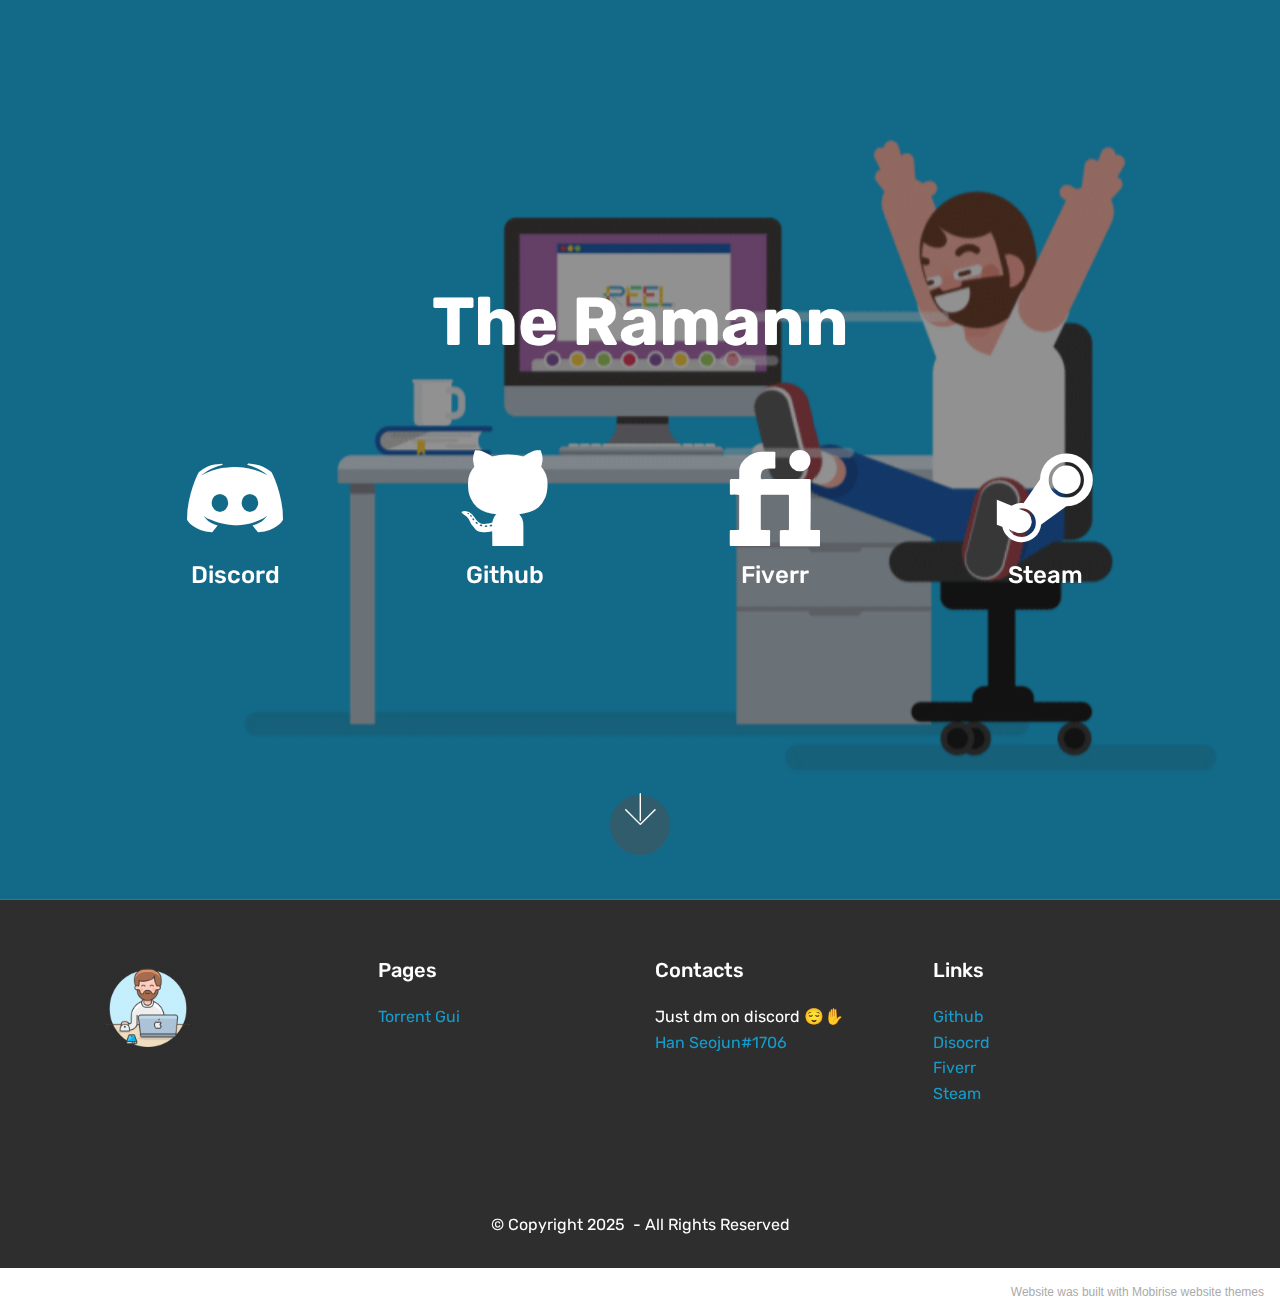
==== commit b092c242: "hmmm" ====
--- a/index.html
+++ b/index.html
@@ -1,12 +1,11 @@
 <!DOCTYPE html>
 <html  >
 <head>
-  <!-- Site made with Mobirise Website Builder v5.2.0, https://mobirise.com -->
   <meta charset="UTF-8">
   <meta http-equiv="X-UA-Compatible" content="IE=edge">
   <meta name="generator" content="Mobirise v5.2.0, mobirise.com">
   <meta name="viewport" content="width=device-width, initial-scale=1, minimum-scale=1">
-  <link rel="shortcut icon" href="assets/images/logo5.png" type="image/x-icon">
+  <link rel="shortcut icon" href="https://theramann.github.io/assets/images/app-developer-1-coding-developer-programmer-coder-software-laptop-app-development-macbook-male-512-512x512.png" type="image/x-icon">
   <meta name="description" content="">
   
   
@@ -107,7 +106,7 @@
             </div>
             <div class="col-12 col-md-3 mbr-fonts-style display-7">
                 <h5 class="pb-3">Pages</h5>
-                <p class="mbr-text"><a href="page1.html" class="text-primary">Torrent Gui</a></p>
+                <p class="mbr-text"><a href="torrent-gui.html" class="text-primary">Torrent Gui</a></p>
             </div>
             <div class="col-12 col-md-3 mbr-fonts-style display-7">
                 <h5 class="pb-3">
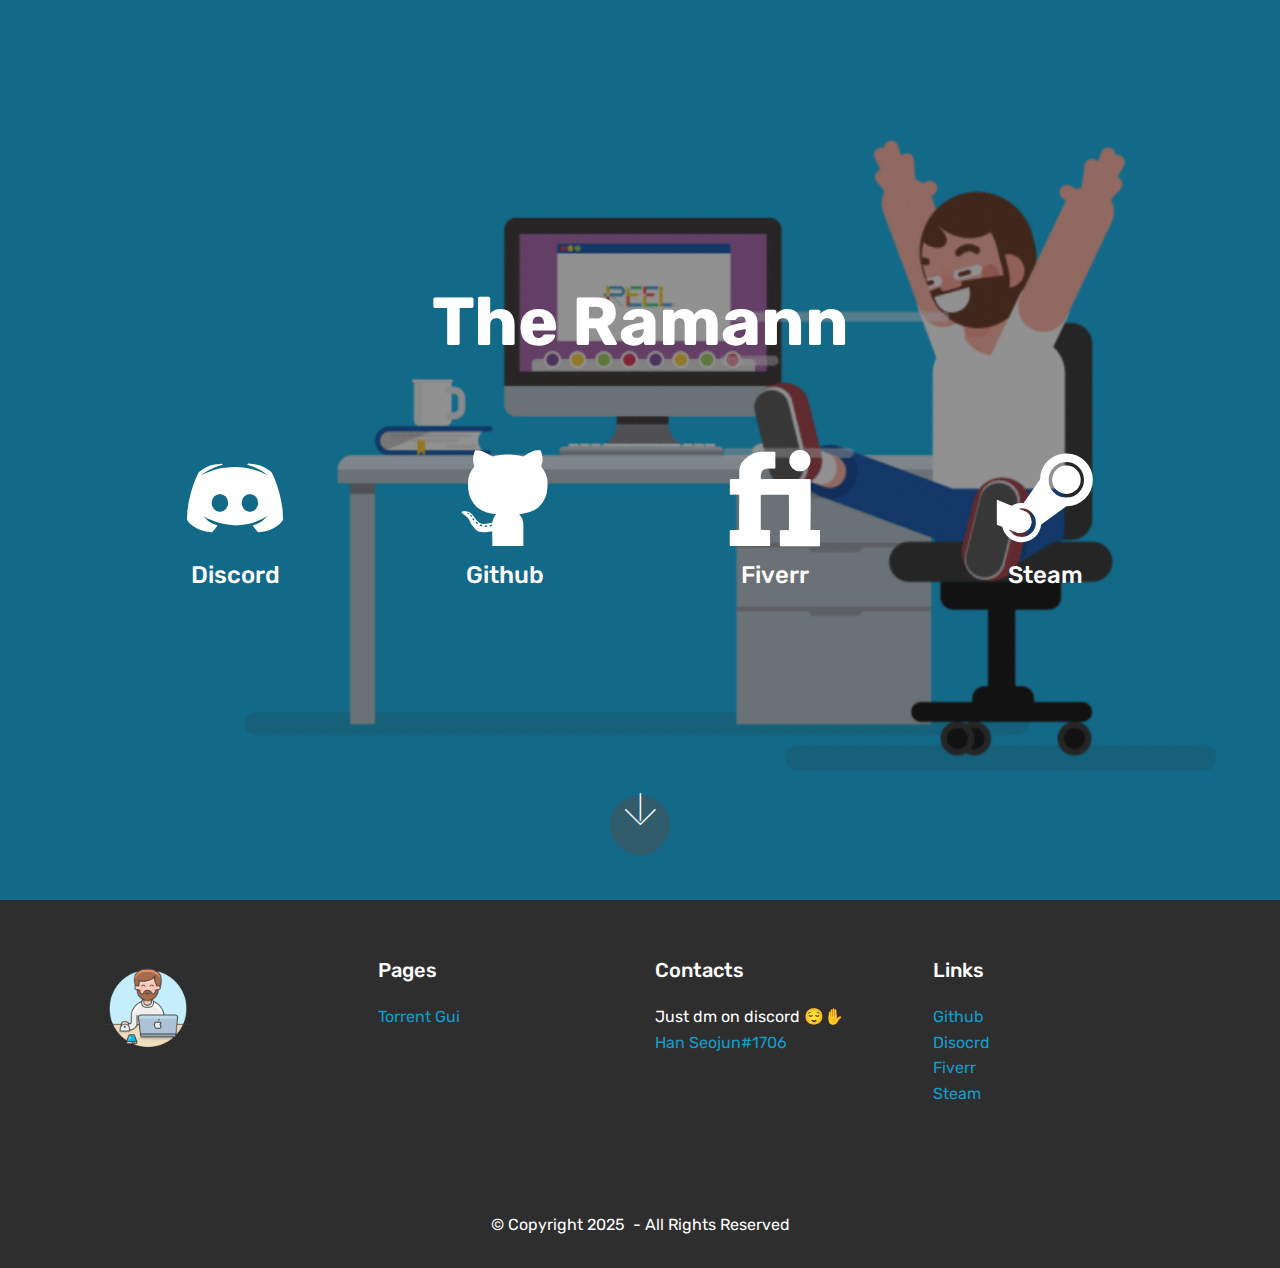
==== commit a59ff2a8: "a little change" ====
--- a/index.html
+++ b/index.html
@@ -140,7 +140,6 @@
             </div>
         </div>
     </div>
-</section><section style="background-color: #fff; font-family: -apple-system, BlinkMacSystemFont, 'Segoe UI', 'Roboto', 'Helvetica Neue', Arial, sans-serif; color:#aaa; font-size:12px; padding: 0; align-items: center; display: flex;"><a href="https://mobirise.site/n" style="flex: 1 1; height: 3rem; padding-left: 1rem;"></a><p style="flex: 0 0 auto; margin:0; padding-right:1rem;"><a href="https://mobirise.site/s" style="color:#aaa;">Website</a> was built with Mobirise website themes</p></section><script src="assets/web/assets/jquery/jquery.min.js"></script>  <script src="assets/popper/popper.min.js"></script>  <script src="assets/bootstrap/js/bootstrap.min.js"></script>  <script src="assets/tether/tether.min.js"></script>  <script src="assets/smoothscroll/smooth-scroll.js"></script>  <script src="assets/vimeoplayer/jquery.mb.vimeo_player.js"></script>  <script src="assets/parallax/jarallax.min.js"></script>  <script src="assets/theme/js/script.js"></script>  
   
   
 </body>
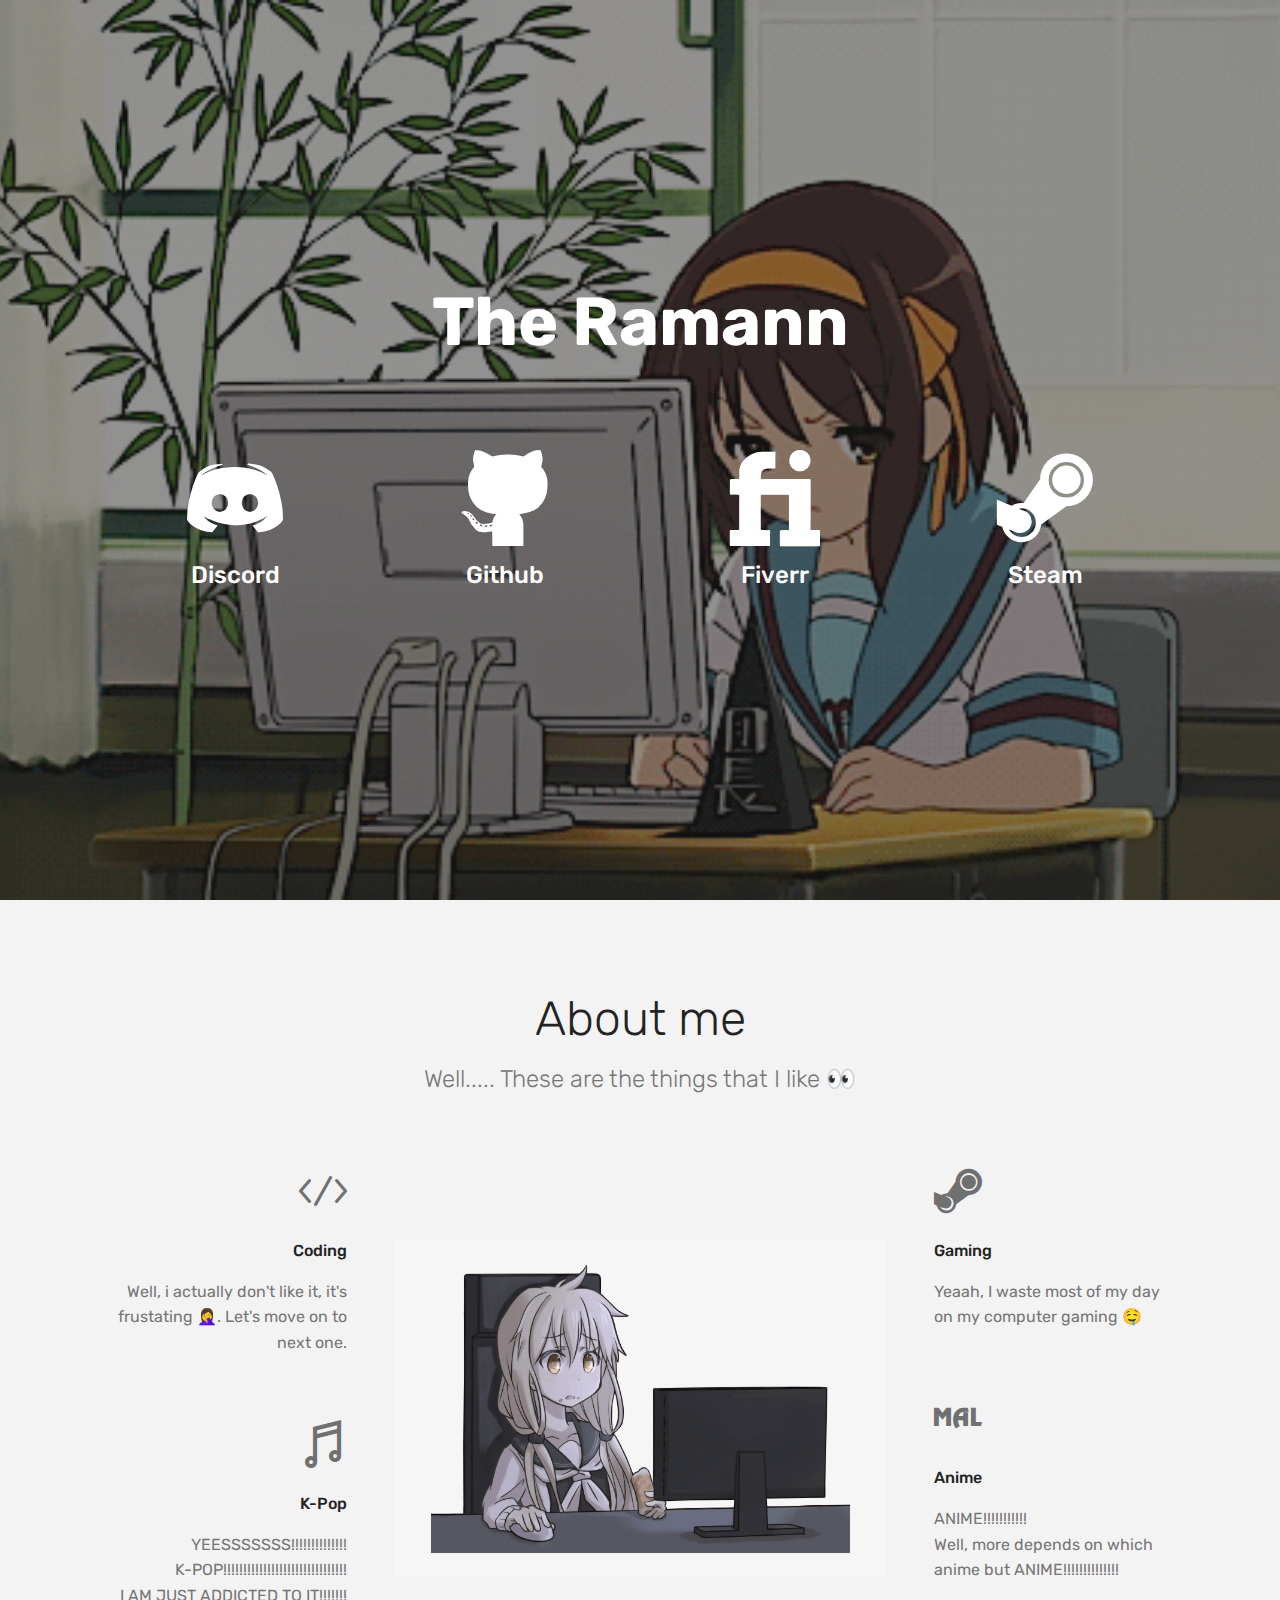
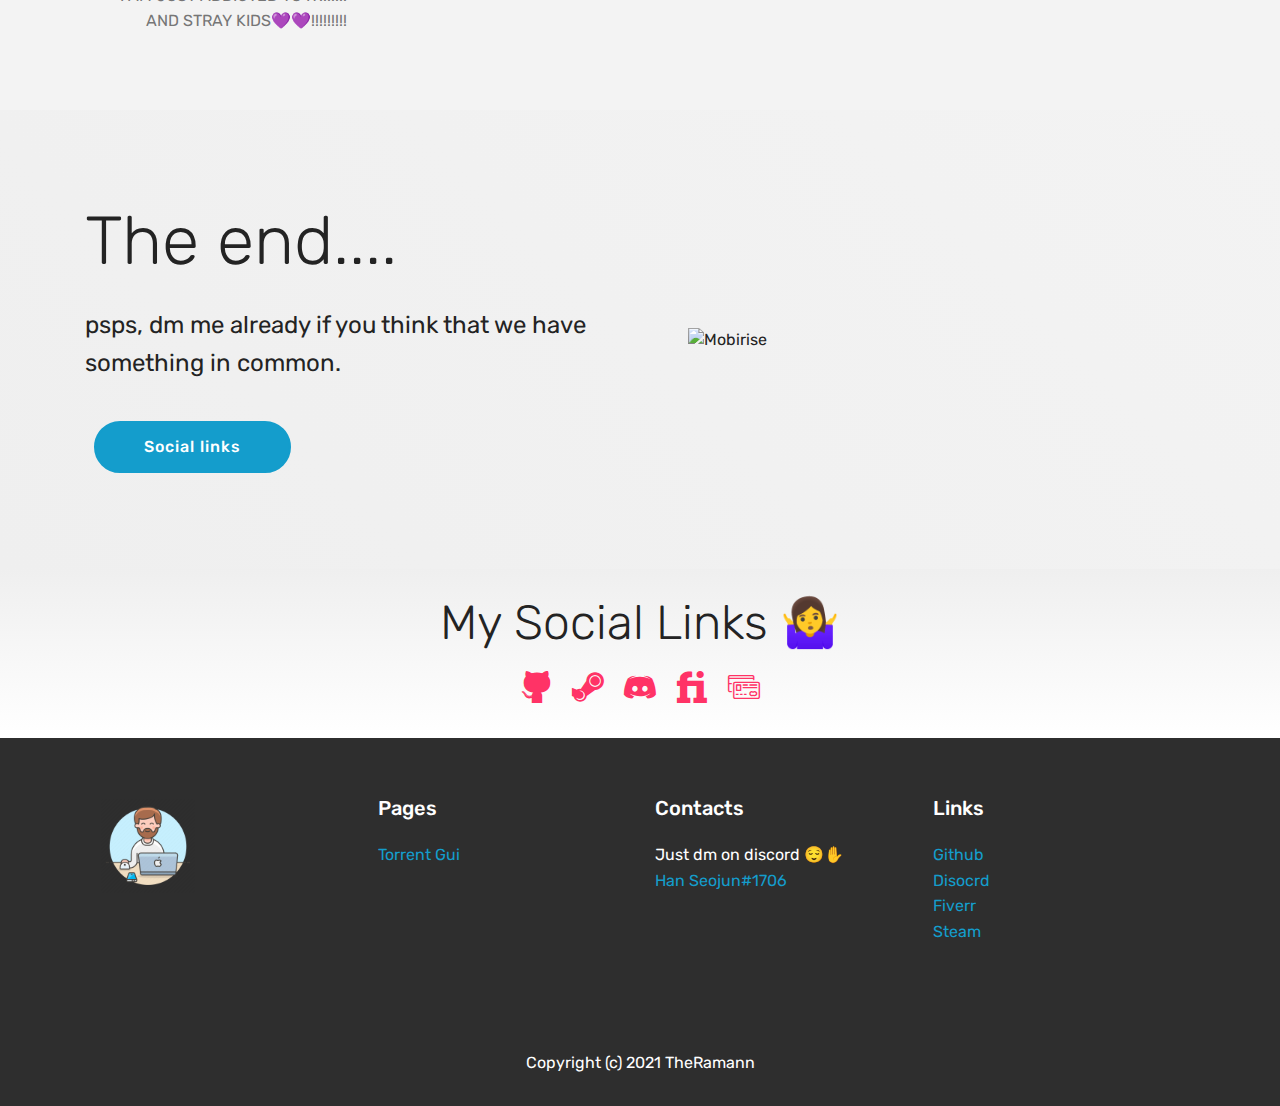
==== commit 06eddb03: "completely changed" ====
--- a/index.html
+++ b/index.html
@@ -3,14 +3,15 @@
 <head>
   <meta charset="UTF-8">
   <meta http-equiv="X-UA-Compatible" content="IE=edge">
-  <meta name="generator" content="Mobirise v5.2.0, mobirise.com">
   <meta name="viewport" content="width=device-width, initial-scale=1, minimum-scale=1">
-  <link rel="shortcut icon" href="https://theramann.github.io/assets/images/app-developer-1-coding-developer-programmer-coder-software-laptop-app-development-macbook-male-512-512x512.png" type="image/x-icon">
+  <link rel="shortcut icon" href="https://images.emojiterra.com/google/android-10/512px/1f914.png" type="image/x-icon">
   <meta name="description" content="">
   
   
   <title>Home</title>
   <link rel="stylesheet" href="assets/web/assets/mobirise-icons/mobirise-icons.css">
+  <link rel="stylesheet" href="assets/web/assets/mobirise-icons2/mobirise2.css">
+  <link rel="stylesheet" href="assets/web/assets/mobirise-icons-bold/mobirise-icons-bold.css">
   <link rel="stylesheet" href="assets/bootstrap/css/bootstrap.min.css">
   <link rel="stylesheet" href="assets/bootstrap/css/bootstrap-grid.min.css">
   <link rel="stylesheet" href="assets/bootstrap/css/bootstrap-reboot.min.css">
@@ -82,10 +83,151 @@
             </div>
     </div>
 
-    <div class="mbr-arrow hidden-sm-down" aria-hidden="true">
-        <a href="#next">
-            <i class="mbri-down mbr-iconfont"></i>
-        </a>
+    
+</section>
+
+<section class="features12 cid-so3YoW2FML" id="features12-o">
+    
+    
+
+    
+
+    <div class="container">
+        <h2 class="mbr-section-title pb-2 mbr-fonts-style display-2">
+            About me</h2>
+        <h3 class="mbr-section-subtitle pb-3 mbr-fonts-style display-5">
+            Well..... These are the things that I like 👀<br></h3>
+
+        <div class="media-container-row pt-5">
+            <div class="block-content align-right">
+                <div class="card pl-3 pr-3 pb-5">
+                    <div class="mbr-card-img-title">
+                        <div class="card-img pb-3">
+                             <span class="mbr-iconfont mbrib-code"></span>
+                        </div>
+                        <div class="mbr-crt-title">
+                            <h4 class="card-title py-2 mbr-crt-title mbr-fonts-style display-7">
+                                Coding</h4>
+                        </div>
+                    </div>                
+
+                    <div class="card-box">
+                        <p class="mbr-text mbr-section-text mbr-fonts-style display-7">
+                            Well, i actually don't like it, it's frustating 🤦‍♀️. Let's move on to next one.</p>
+                    </div>
+                </div>
+
+                <div class="card pl-3 pr-3">
+                    <div class="mbr-card-img-title">
+                        <div class="card-img pb-3">
+                            <span class="mbr-iconfont mobi-mbri-music mobi-mbri"></span>
+                        </div>
+                        <div class="mbr-crt-title">
+                            <h4 class="card-title py-2 mbr-crt-title mbr-fonts-style display-7">K-Pop</h4>
+                        </div>
+                    </div>
+                    <div class="card-box">
+                        <p class="mbr-text mbr-section-text mbr-fonts-style display-7">YEESSSSSSS!!!!!!!!!!!!!!<br>K-POP!!!!!!!!!!!!!!!!!!!!!!!!!!!!!!!<br>I AM JUST ADDICTED TO IT!!!!!!!<br>AND STRAY KIDS💜💜!!!!!!!!!</p>
+                    </div>
+                </div>
+            </div>
+
+            <div class="mbr-figure m-auto" style="width: 50%;">
+                <img src="assets/images/133-1331149-view-1517991621377-anime-png-computer-820x563.png" alt="Mobirise" title="">
+            </div>
+
+            <div class="block-content align-left">
+                <div class="card pl-3 pr-3 pb-5">
+                    <div class="mbr-card-img-title">
+                        <div class="card-img pb-3">
+                             <span class="mbr-iconfont socicon-steam socicon"></span>
+                        </div>
+                        <div class="mbr-crt-title">
+                            <h4 class="card-title py-2 mbr-crt-title mbr-fonts-style display-7">
+                                Gaming</h4>
+                        </div>
+                    </div>                
+
+                    <div class="card-box">
+                        <p class="mbr-text mbr-section-text mbr-fonts-style display-7">
+                            Yeaah, I waste most of my day on my computer gaming 🤤</p>
+                    </div>
+                </div>
+
+                <div class="card pl-3 pr-3">
+                    <div class="mbr-card-img-title">
+                        <div class="card-img pb-3">
+                            <span class="mbr-iconfont socicon-myanimelist socicon"></span>
+                        </div>
+                        <div class="mbr-crt-title">
+                            <h4 class="card-title py-2 mbr-crt-title mbr-fonts-style display-7">
+                                Anime</h4>
+                        </div>
+                    </div>
+                    <div class="card-box">
+                        <p class="mbr-text mbr-section-text mbr-fonts-style display-7">ANIME!!!!!!!!!!!<br>Well, more depends on which anime but ANIME!!!!!!!!!!!!!!<br></p>
+                    </div>
+                </div>
+            </div>
+        </div>
+    </div>
+</section>
+
+<section class="header3 cid-so469RPHAg" id="header3-q">
+
+    
+
+    
+
+    <div class="container">
+        <div class="media-container-row">
+            <div class="mbr-figure" style="width: 100%;">
+                <img src="https://media1.tenor.com/images/47db22ddb97bcc66e5ab5e7878fd0233/tenor.gif?itemid=17679463" alt="Mobirise">
+            </div>
+
+            <div class="media-content">
+                <h1 class="mbr-section-title mbr-white pb-3 mbr-fonts-style display-1">The end....</h1>
+                
+                <div class="mbr-section-text mbr-white pb-3 ">
+                    <p class="mbr-text mbr-fonts-style display-5">
+                        psps, dm me already if you think that we have something in common.</p>
+                </div>
+                <div class="mbr-section-btn"><a class="btn btn-md btn-primary display-4" href="index.html#social-buttons2-r">Social links</a></div>
+            </div>
+        </div>
+    </div>
+
+</section>
+
+<section class="cid-so46LYt065" id="social-buttons2-r">
+
+    
+
+    
+
+    <div class="container">
+        <div class="media-container-row">
+            <div class="col-md-8 align-center">
+                <h2 class="pb-3 mbr-fonts-style display-2">My Social Links 🤷‍♀️</h2>
+                <div class="social-list pl-0 mb-0">
+                    <a href="https://github.com/TheRamann" target="_blank">
+                        <span class="px-2 mbr-iconfont mbr-iconfont-social socicon-github socicon"></span>
+                    </a>
+                    <a href="https://steamcommunity.com/id/theramann/" target="_blank">
+                        <span class="px-2 mbr-iconfont mbr-iconfont-social socicon-steam socicon"></span>
+                    </a>
+                    <a href="https://discordapp.com/users/537230099121045504" target="_blank">
+                        <span class="px-2 mbr-iconfont mbr-iconfont-social socicon-discord socicon"></span>
+                    </a>
+                    <a href="https://camo.githubusercontent.com/a9ea13d4bd6f59c0a2ce8d8ac7960f5859d3ae39dc5de680449c677f2c40953b/[base64]" target="_blank">
+                        <span class="px-2 mbr-iconfont mbr-iconfont-social socicon-fiverr socicon"></span>
+                    </a>
+                    <a href="https://www.buymeacoffee.com/TheRamann" target="_blank">
+                        <span class="px-2 mbr-iconfont mbr-iconfont-social mbri-credit-card"></span>
+                    </a>
+                </div>
+            </div>
+        </div>
     </div>
 </section>
 
@@ -135,7 +277,7 @@
         <div class="media-container-row align-center mbr-white">
             <div class="col-12">
                 <p class="mbr-text mb-0 mbr-fonts-style display-7">
-                    © Copyright 2025&nbsp; - All Rights Reserved
+                    Copyright (c) 2021 TheRamann
                 </p>
             </div>
         </div>
--- a/assets/web/assets/mobirise-icons2/mobirise2.css
+++ b/assets/web/assets/mobirise-icons2/mobirise2.css
@@ -0,0 +1,498 @@
+@font-face {
+  font-family: 'Moririse2';
+  font-display: swap;
+  src:  url('mobirise2.eot?f2bix4');
+  src:  url('mobirise2.eot?f2bix4#iefix') format('embedded-opentype'),
+    url('mobirise2.ttf?f2bix4') format('truetype'),
+    url('mobirise2.woff?f2bix4') format('woff'),
+    url('mobirise2.svg?f2bix4#mobirise2') format('svg');
+  font-weight: normal;
+  font-style: normal;
+}
+
+[class^="mobi-"], [class*=" mobi-"] {
+  /* use !important to prevent issues with browser extensions that change fonts */
+  font-family: 'Moririse2' !important;
+  speak: none;
+  font-style: normal;
+  font-weight: normal;
+  font-variant: normal;
+  text-transform: none;
+  line-height: 1;
+
+  /* Better Font Rendering =========== */
+  -webkit-font-smoothing: antialiased;
+  -moz-osx-font-smoothing: grayscale;
+}
+
+.mobi-mbri-add-submenu:before {
+  content: "\e900";
+}
+.mobi-mbri-alert:before {
+  content: "\e901";
+}
+.mobi-mbri-align-center:before {
+  content: "\e902";
+}
+.mobi-mbri-align-justify:before {
+  content: "\e903";
+}
+.mobi-mbri-align-left:before {
+  content: "\e904";
+}
+.mobi-mbri-align-right:before {
+  content: "\e905";
+}
+.mobi-mbri-android:before {
+  content: "\e906";
+}
+.mobi-mbri-apple:before {
+  content: "\e907";
+}
+.mobi-mbri-arrow-down:before {
+  content: "\e908";
+}
+.mobi-mbri-arrow-next:before {
+  content: "\e909";
+}
+.mobi-mbri-arrow-prev:before {
+  content: "\e90a";
+}
+.mobi-mbri-arrow-up:before {
+  content: "\e90b";
+}
+.mobi-mbri-bold:before {
+  content: "\e90c";
+}
+.mobi-mbri-bookmark:before {
+  content: "\e90d";
+}
+.mobi-mbri-bootstrap:before {
+  content: "\e90e";
+}
+.mobi-mbri-briefcase:before {
+  content: "\e90f";
+}
+.mobi-mbri-browse:before {
+  content: "\e910";
+}
+.mobi-mbri-bulleted-list:before {
+  content: "\e911";
+}
+.mobi-mbri-calendar:before {
+  content: "\e912";
+}
+.mobi-mbri-camera:before {
+  content: "\e913";
+}
+.mobi-mbri-cart-add:before {
+  content: "\e914";
+}
+.mobi-mbri-cart-full:before {
+  content: "\e915";
+}
+.mobi-mbri-cash:before {
+  content: "\e916";
+}
+.mobi-mbri-change-style:before {
+  content: "\e917";
+}
+.mobi-mbri-chat:before {
+  content: "\e918";
+}
+.mobi-mbri-clock:before {
+  content: "\e919";
+}
+.mobi-mbri-close:before {
+  content: "\e91a";
+}
+.mobi-mbri-cloud:before {
+  content: "\e91b";
+}
+.mobi-mbri-code:before {
+  content: "\e91c";
+}
+.mobi-mbri-contact-form:before {
+  content: "\e91d";
+}
+.mobi-mbri-credit-card:before {
+  content: "\e91e";
+}
+.mobi-mbri-cursor-click:before {
+  content: "\e91f";
+}
+.mobi-mbri-cust-feedback:before {
+  content: "\e920";
+}
+.mobi-mbri-database:before {
+  content: "\e921";
+}
+.mobi-mbri-delivery:before {
+  content: "\e922";
+}
+.mobi-mbri-desktop:before {
+  content: "\e923";
+}
+.mobi-mbri-devices:before {
+  content: "\e924";
+}
+.mobi-mbri-down:before {
+  content: "\e925";
+}
+.mobi-mbri-download-2:before {
+  content: "\e926";
+}
+.mobi-mbri-download:before {
+  content: "\e927";
+}
+.mobi-mbri-drag-n-drop-2:before {
+  content: "\e928";
+}
+.mobi-mbri-drag-n-drop:before {
+  content: "\e929";
+}
+.mobi-mbri-edit-2:before {
+  content: "\e92a";
+}
+.mobi-mbri-edit:before {
+  content: "\e92b";
+}
+.mobi-mbri-error:before {
+  content: "\e92c";
+}
+.mobi-mbri-extension:before {
+  content: "\e92d";
+}
+.mobi-mbri-features:before {
+  content: "\e92e";
+}
+.mobi-mbri-file:before {
+  content: "\e92f";
+}
+.mobi-mbri-flag:before {
+  content: "\e930";
+}
+.mobi-mbri-folder:before {
+  content: "\e931";
+}
+.mobi-mbri-gift:before {
+  content: "\e932";
+}
+.mobi-mbri-github:before {
+  content: "\e933";
+}
+.mobi-mbri-globe-2:before {
+  content: "\e934";
+}
+.mobi-mbri-globe:before {
+  content: "\e935";
+}
+.mobi-mbri-growing-chart:before {
+  content: "\e936";
+}
+.mobi-mbri-hearth:before {
+  content: "\e937";
+}
+.mobi-mbri-help:before {
+  content: "\e938";
+}
+.mobi-mbri-home:before {
+  content: "\e939";
+}
+.mobi-mbri-hot-cup:before {
+  content: "\e93a";
+}
+.mobi-mbri-idea:before {
+  content: "\e93b";
+}
+.mobi-mbri-image-gallery:before {
+  content: "\e93c";
+}
+.mobi-mbri-image-slider:before {
+  content: "\e93d";
+}
+.mobi-mbri-info:before {
+  content: "\e93e";
+}
+.mobi-mbri-italic:before {
+  content: "\e93f";
+}
+.mobi-mbri-key:before {
+  content: "\e940";
+}
+.mobi-mbri-laptop:before {
+  content: "\e941";
+}
+.mobi-mbri-layers:before {
+  content: "\e942";
+}
+.mobi-mbri-left-right:before {
+  content: "\e943";
+}
+.mobi-mbri-left:before {
+  content: "\e944";
+}
+.mobi-mbri-letter:before {
+  content: "\e945";
+}
+.mobi-mbri-like:before {
+  content: "\e946";
+}
+.mobi-mbri-link:before {
+  content: "\e947";
+}
+.mobi-mbri-lock:before {
+  content: "\e948";
+}
+.mobi-mbri-login:before {
+  content: "\e949";
+}
+.mobi-mbri-logout:before {
+  content: "\e94a";
+}
+.mobi-mbri-magic-stick:before {
+  content: "\e94b";
+}
+.mobi-mbri-map-pin:before {
+  content: "\e94c";
+}
+.mobi-mbri-menu:before {
+  content: "\e94d";
+}
+.mobi-mbri-mobile-2:before {
+  content: "\e94e";
+}
+.mobi-mbri-mobile-horizontal:before {
+  content: "\e94f";
+}
+.mobi-mbri-mobile:before {
+  content: "\e950";
+}
+.mobi-mbri-mobirise:before {
+  content: "\e951";
+}
+.mobi-mbri-more-horizontal:before {
+  content: "\e952";
+}
+.mobi-mbri-more-vertical:before {
+  content: "\e953";
+}
+.mobi-mbri-music:before {
+  content: "\e954";
+}
+.mobi-mbri-new-file:before {
+  content: "\e955";
+}
+.mobi-mbri-numbered-list:before {
+  content: "\e956";
+}
+.mobi-mbri-opened-folder:before {
+  content: "\e957";
+}
+.mobi-mbri-pages:before {
+  content: "\e958";
+}
+.mobi-mbri-paper-plane:before {
+  content: "\e959";
+}
+.mobi-mbri-paperclip:before {
+  content: "\e95a";
+}
+.mobi-mbri-phone:before {
+  content: "\e95b";
+}
+.mobi-mbri-photo:before {
+  content: "\e95c";
+}
+.mobi-mbri-photos:before {
+  content: "\e95d";
+}
+.mobi-mbri-pin:before {
+  content: "\e95e";
+}
+.mobi-mbri-play:before {
+  content: "\e95f";
+}
+.mobi-mbri-plus:before {
+  content: "\e960";
+}
+.mobi-mbri-preview:before {
+  content: "\e961";
+}
+.mobi-mbri-print:before {
+  content: "\e962";
+}
+.mobi-mbri-protect:before {
+  content: "\e963";
+}
+.mobi-mbri-question:before {
+  content: "\e964";
+}
+.mobi-mbri-quote-left:before {
+  content: "\e965";
+}
+.mobi-mbri-quote-right:before {
+  content: "\e966";
+}
+.mobi-mbri-redo:before {
+  content: "\e967";
+}
+.mobi-mbri-refresh:before {
+  content: "\e968";
+}
+.mobi-mbri-responsive-2:before {
+  content: "\e969";
+}
+.mobi-mbri-responsive:before {
+  content: "\e96a";
+}
+.mobi-mbri-right:before {
+  content: "\e96b";
+}
+.mobi-mbri-rocket:before {
+  content: "\e96c";
+}
+.mobi-mbri-sad-face:before {
+  content: "\e96d";
+}
+.mobi-mbri-sale:before {
+  content: "\e96e";
+}
+.mobi-mbri-save:before {
+  content: "\e96f";
+}
+.mobi-mbri-search:before {
+  content: "\e970";
+}
+.mobi-mbri-setting-2:before {
+  content: "\e971";
+}
+.mobi-mbri-setting-3:before {
+  content: "\e972";
+}
+.mobi-mbri-setting:before {
+  content: "\e973";
+}
+.mobi-mbri-share:before {
+  content: "\e974";
+}
+.mobi-mbri-shopping-bag:before {
+  content: "\e975";
+}
+.mobi-mbri-shopping-basket:before {
+  content: "\e976";
+}
+.mobi-mbri-shopping-cart:before {
+  content: "\e977";
+}
+.mobi-mbri-sites:before {
+  content: "\e978";
+}
+.mobi-mbri-smile-face:before {
+  content: "\e979";
+}
+.mobi-mbri-speed:before {
+  content: "\e97a";
+}
+.mobi-mbri-star:before {
+  content: "\e97b";
+}
+.mobi-mbri-success:before {
+  content: "\e97c";
+}
+.mobi-mbri-sun:before {
+  content: "\e97d";
+}
+.mobi-mbri-sun2:before {
+  content: "\e97e";
+}
+.mobi-mbri-tablet-vertical:before {
+  content: "\e97f";
+}
+.mobi-mbri-tablet:before {
+  content: "\e980";
+}
+.mobi-mbri-target:before {
+  content: "\e981";
+}
+.mobi-mbri-timer:before {
+  content: "\e982";
+}
+.mobi-mbri-to-ftp:before {
+  content: "\e983";
+}
+.mobi-mbri-to-local-drive:before {
+  content: "\e984";
+}
+.mobi-mbri-touch-swipe:before {
+  content: "\e985";
+}
+.mobi-mbri-touch:before {
+  content: "\e986";
+}
+.mobi-mbri-trash:before {
+  content: "\e987";
+}
+.mobi-mbri-underline:before {
+  content: "\e988";
+}
+.mobi-mbri-undo:before {
+  content: "\e989";
+}
+.mobi-mbri-unlink:before {
+  content: "\e98a";
+}
+.mobi-mbri-unlock:before {
+  content: "\e98b";
+}
+.mobi-mbri-up-down:before {
+  content: "\e98c";
+}
+.mobi-mbri-up:before {
+  content: "\e98d";
+}
+.mobi-mbri-update:before {
+  content: "\e98e";
+}
+.mobi-mbri-upload-2:before {
+  content: "\e98f";
+}
+.mobi-mbri-upload:before {
+  content: "\e990";
+}
+.mobi-mbri-user-2:before {
+  content: "\e991";
+}
+.mobi-mbri-user:before {
+  content: "\e992";
+}
+.mobi-mbri-users:before {
+  content: "\e993";
+}
+.mobi-mbri-video-play:before {
+  content: "\e994";
+}
+.mobi-mbri-video:before {
+  content: "\e995";
+}
+.mobi-mbri-watch:before {
+  content: "\e996";
+}
+.mobi-mbri-website-theme-2:before {
+  content: "\e997";
+}
+.mobi-mbri-website-theme:before {
+  content: "\e998";
+}
+.mobi-mbri-wifi:before {
+  content: "\e999";
+}
+.mobi-mbri-windows:before {
+  content: "\e99a";
+}
+.mobi-mbri-zoom-in:before {
+  content: "\e99b";
+}
+.mobi-mbri-zoom-out:before {
+  content: "\e99c";
+}
--- a/assets/web/assets/mobirise-icons-bold/mobirise-icons-bold.css
+++ b/assets/web/assets/mobirise-icons-bold/mobirise-icons-bold.css
@@ -0,0 +1,477 @@
+@font-face {
+  font-family: 'mobirise-icons-bold';
+  font-display: swap;
+  src:  url('mobirise-icons-bold.eot?m1l4yr');
+  src:  url('mobirise-icons-bold.eot?m1l4yr#iefix') format('embedded-opentype'),
+    url('mobirise-icons-bold.ttf?m1l4yr') format('truetype'),
+    url('mobirise-icons-bold.woff?m1l4yr') format('woff'),
+    url('mobirise-icons-bold.svg?m1l4yr#mobirise-icons-bold') format('svg');
+  font-weight: normal;
+  font-style: normal;
+}
+
+[class^="mbrib-"], [class*="mbrib-"] {
+  /* use !important to prevent issues with browser extensions that change fonts */
+  font-family: 'mobirise-icons-bold' !important;
+  speak: none;
+  font-style: normal;
+  font-weight: normal;
+  font-variant: normal;
+  text-transform: none;
+  line-height: 1;
+
+  /* Better Font Rendering =========== */
+  -webkit-font-smoothing: antialiased;
+  -moz-osx-font-smoothing: grayscale;
+}
+
+.mbrib-add-submenu:before {
+  content: "\e900";
+}
+.mbrib-alert:before {
+  content: "\e901";
+}
+.mbrib-align-center:before {
+  content: "\e902";
+}
+.mbrib-align-justify:before {
+  content: "\e903";
+}
+.mbrib-align-left:before {
+  content: "\e904";
+}
+.mbrib-align-right:before {
+  content: "\e905";
+}
+.mbrib-android:before {
+  content: "\e906";
+}
+.mbrib-apple:before {
+  content: "\e907";
+}
+.mbrib-arrow-down:before {
+  content: "\e908";
+}
+.mbrib-arrow-next:before {
+  content: "\e909";
+}
+.mbrib-arrow-prev:before {
+  content: "\e90a";
+}
+.mbrib-arrow-up:before {
+  content: "\e90b";
+}
+.mbrib-bold:before {
+  content: "\e90c";
+}
+.mbrib-bookmark:before {
+  content: "\e90d";
+}
+.mbrib-bootstrap:before {
+  content: "\e90e";
+}
+.mbrib-briefcase:before {
+  content: "\e90f";
+}
+.mbrib-browse:before {
+  content: "\e910";
+}
+.mbrib-bulleted-list:before {
+  content: "\e911";
+}
+.mbrib-calendar:before {
+  content: "\e912";
+}
+.mbrib-camera:before {
+  content: "\e913";
+}
+.mbrib-cart-add:before {
+  content: "\e914";
+}
+.mbrib-cart-full:before {
+  content: "\e915";
+}
+.mbrib-cash:before {
+  content: "\e916";
+}
+.mbrib-change-style:before {
+  content: "\e917";
+}
+.mbrib-chat:before {
+  content: "\e918";
+}
+.mbrib-clock:before {
+  content: "\e919";
+}
+.mbrib-close:before {
+  content: "\e91a";
+}
+.mbrib-cloud:before {
+  content: "\e91b";
+}
+.mbrib-code:before {
+  content: "\e91c";
+}
+.mbrib-contact-form:before {
+  content: "\e91d";
+}
+.mbrib-credit-card:before {
+  content: "\e91e";
+}
+.mbrib-cursor-click:before {
+  content: "\e91f";
+}
+.mbrib-cust-feedback:before {
+  content: "\e920";
+}
+.mbrib-database:before {
+  content: "\e921";
+}
+.mbrib-delivery:before {
+  content: "\e922";
+}
+.mbrib-desktop:before {
+  content: "\e923";
+}
+.mbrib-devices:before {
+  content: "\e924";
+}
+.mbrib-down:before {
+  content: "\e925";
+}
+.mbrib-download:before {
+  content: "\e926";
+}
+.mbrib-drag-n-drop:before {
+  content: "\e927";
+}
+.mbrib-drag-n-drop2:before {
+  content: "\e928";
+}
+.mbrib-edit:before {
+  content: "\e929";
+}
+.mbrib-edit2:before {
+  content: "\e92a";
+}
+.mbrib-error:before {
+  content: "\e92b";
+}
+.mbrib-extension:before {
+  content: "\e92c";
+}
+.mbrib-features:before {
+  content: "\e92d";
+}
+.mbrib-file:before {
+  content: "\e92e";
+}
+.mbrib-flag:before {
+  content: "\e92f";
+}
+.mbrib-folder:before {
+  content: "\e930";
+}
+.mbrib-gift:before {
+  content: "\e931";
+}
+.mbrib-github:before {
+  content: "\e932";
+}
+.mbrib-globe-2:before {
+  content: "\e933";
+}
+.mbrib-globe:before {
+  content: "\e934";
+}
+.mbrib-growing-chart:before {
+  content: "\e935";
+}
+.mbrib-hearth:before {
+  content: "\e936";
+}
+.mbrib-help:before {
+  content: "\e937";
+}
+.mbrib-home:before {
+  content: "\e938";
+}
+.mbrib-hot-cup:before {
+  content: "\e939";
+}
+.mbrib-idea:before {
+  content: "\e93a";
+}
+.mbrib-image-gallery:before {
+  content: "\e93b";
+}
+.mbrib-image-slider:before {
+  content: "\e93c";
+}
+.mbrib-info:before {
+  content: "\e93d";
+}
+.mbrib-italic:before {
+  content: "\e93e";
+}
+.mbrib-key:before {
+  content: "\e93f";
+}
+.mbrib-laptop:before {
+  content: "\e940";
+}
+.mbrib-layers:before {
+  content: "\e941";
+}
+.mbrib-left-right:before {
+  content: "\e942";
+}
+.mbrib-left:before {
+  content: "\e943";
+}
+.mbrib-letter:before {
+  content: "\e944";
+}
+.mbrib-like:before {
+  content: "\e945";
+}
+.mbrib-link:before {
+  content: "\e946";
+}
+.mbrib-lock:before {
+  content: "\e947";
+}
+.mbrib-login:before {
+  content: "\e948";
+}
+.mbrib-logout:before {
+  content: "\e949";
+}
+.mbrib-magic-stick:before {
+  content: "\e94a";
+}
+.mbrib-map-pin:before {
+  content: "\e94b";
+}
+.mbrib-menu:before {
+  content: "\e94c";
+}
+.mbrib-mobile:before {
+  content: "\e94d";
+}
+.mbrib-mobile2:before {
+  content: "\e94e";
+}
+.mbrib-mobirise:before {
+  content: "\e94f";
+}
+.mbrib-more-horizontal:before {
+  content: "\e950";
+}
+.mbrib-more-vertical:before {
+  content: "\e951";
+}
+.mbrib-music:before {
+  content: "\e952";
+}
+.mbrib-new-file:before {
+  content: "\e953";
+}
+.mbrib-numbered-list:before {
+  content: "\e954";
+}
+.mbrib-opened-folder:before {
+  content: "\e955";
+}
+.mbrib-pages:before {
+  content: "\e956";
+}
+.mbrib-paper-plane:before {
+  content: "\e957";
+}
+.mbrib-paperclip:before {
+  content: "\e958";
+}
+.mbrib-photo:before {
+  content: "\e959";
+}
+.mbrib-photos:before {
+  content: "\e95a";
+}
+.mbrib-pin:before {
+  content: "\e95b";
+}
+.mbrib-play:before {
+  content: "\e95c";
+}
+.mbrib-plus:before {
+  content: "\e95d";
+}
+.mbrib-preview:before {
+  content: "\e95e";
+}
+.mbrib-print:before {
+  content: "\e95f";
+}
+.mbrib-protect:before {
+  content: "\e960";
+}
+.mbrib-question:before {
+  content: "\e961";
+}
+.mbrib-quote-left:before {
+  content: "\e962";
+}
+.mbrib-quote-right:before {
+  content: "\e963";
+}
+.mbrib-redo:before {
+  content: "\e964";
+}
+.mbrib-refresh:before {
+  content: "\e965";
+}
+.mbrib-responsive:before {
+  content: "\e966";
+}
+.mbrib-right:before {
+  content: "\e967";
+}
+.mbrib-rocket:before {
+  content: "\e968";
+}
+.mbrib-sad-face:before {
+  content: "\e969";
+}
+.mbrib-sale:before {
+  content: "\e96a";
+}
+.mbrib-save:before {
+  content: "\e96b";
+}
+.mbrib-search:before {
+  content: "\e96c";
+}
+.mbrib-setting:before {
+  content: "\e96d";
+}
+.mbrib-setting2:before {
+  content: "\e96e";
+}
+.mbrib-setting3:before {
+  content: "\e96f";
+}
+.mbrib-share:before {
+  content: "\e970";
+}
+.mbrib-shopping-bag:before {
+  content: "\e971";
+}
+.mbrib-shopping-basket:before {
+  content: "\e972";
+}
+.mbrib-shopping-cart:before {
+  content: "\e973";
+}
+.mbrib-sites:before {
+  content: "\e974";
+}
+.mbrib-smile-face:before {
+  content: "\e975";
+}
+.mbrib-speed:before {
+  content: "\e976";
+}
+.mbrib-star:before {
+  content: "\e977";
+}
+.mbrib-success:before {
+  content: "\e978";
+}
+.mbrib-sun:before {
+  content: "\e979";
+}
+.mbrib-sun2:before {
+  content: "\e97a";
+}
+.mbrib-tablet-vertical:before {
+  content: "\e97b";
+}
+.mbrib-tablet:before {
+  content: "\e97c";
+}
+.mbrib-target:before {
+  content: "\e97d";
+}
+.mbrib-timer:before {
+  content: "\e97e";
+}
+.mbrib-to-ftp:before {
+  content: "\e97f";
+}
+.mbrib-to-local-drive:before {
+  content: "\e980";
+}
+.mbrib-touch-swipe:before {
+  content: "\e981";
+}
+.mbrib-touch:before {
+  content: "\e982";
+}
+.mbrib-trash:before {
+  content: "\e983";
+}
+.mbrib-underline:before {
+  content: "\e984";
+}
+.mbrib-undo:before {
+  content: "\e985";
+}
+.mbrib-unlink:before {
+  content: "\e986";
+}
+.mbrib-unlock:before {
+  content: "\e987";
+}
+.mbrib-up-down:before {
+  content: "\e988";
+}
+.mbrib-up:before {
+  content: "\e989";
+}
+.mbrib-update:before {
+  content: "\e98a";
+}
+.mbrib-upload:before {
+  content: "\e98b";
+}
+.mbrib-user:before {
+  content: "\e98c";
+}
+.mbrib-user2:before {
+  content: "\e98d";
+}
+.mbrib-users:before {
+  content: "\e98e";
+}
+.mbrib-video-play:before {
+  content: "\e98f";
+}
+.mbrib-video:before {
+  content: "\e990";
+}
+.mbrib-watch:before {
+  content: "\e991";
+}
+.mbrib-website-theme:before {
+  content: "\e992";
+}
+.mbrib-wifi:before {
+  content: "\e993";
+}
+.mbrib-windows:before {
+  content: "\e994";
+}
+.mbrib-zoom-out:before {
+  content: "\e995";
+}
--- a/assets/mobirise/css/mbr-additional.css
+++ b/assets/mobirise/css/mbr-additional.css
@@ -685,7 +685,7 @@
   opacity: 0.3;
 }
 .cid-snbzgACMVV {
-  background-image: url("../../../assets/images/f841ac2befaedda240c55a06b23b33ec.gif");
+  background-image: url("../../../assets/images/96c0868d4293b26ae5a25eadb16186845a7b19d3-hq.gif");
 }
 .cid-snbzgACMVV .icons-media-container {
   display: flex;
@@ -710,6 +710,127 @@
 .cid-snbzgACMVV .card {
   padding-bottom: 1.5rem;
 }
+.cid-so3YoW2FML {
+  padding-top: 90px;
+  padding-bottom: 60px;
+  background-color: #f3f3f3;
+}
+.cid-so3YoW2FML h2 {
+  text-align: center;
+}
+.cid-so3YoW2FML h3 {
+  text-align: center;
+  font-weight: 300;
+}
+.cid-so3YoW2FML p {
+  color: #767676;
+}
+.cid-so3YoW2FML img {
+  object-fit: cover;
+}
+.cid-so3YoW2FML .block-content {
+  display: -webkit-flex;
+  flex-direction: column;
+  -webkit-flex-direction: column;
+  flex-basis: 100%;
+  -webkit-flex-basis: 100%;
+}
+.cid-so3YoW2FML .mbr-figure {
+  align-self: flex-start;
+  -webkit-align-self: flex-start;
+  flex-shrink: 0;
+  -webkit-flex-shrink: 0;
+}
+.cid-so3YoW2FML .media-container-row {
+  word-wrap: break-word;
+  word-break: break-word;
+}
+.cid-so3YoW2FML .mbr-section-subtitle {
+  color: #767676;
+}
+.cid-so3YoW2FML .card-title {
+  font-weight: 500;
+}
+.cid-so3YoW2FML .card-img {
+  text-align: inherit;
+}
+.cid-so3YoW2FML .card-img span {
+  font-size: 48px;
+  color: #707070;
+}
+@media (min-width: 992px) {
+  .cid-so3YoW2FML .mbr-figure {
+    padding-right: 2rem;
+    padding-left: 2rem;
+    height: 100%;
+  }
+}
+@media (max-width: 991px) {
+  .cid-so3YoW2FML .mbr-figure {
+    padding-bottom: 2rem;
+    padding-top: 1rem;
+  }
+}
+@media (max-width: 991px) and (min-width: 768px) {
+  .cid-so3YoW2FML .block-content {
+    flex-direction: row;
+    -webkit-flex-direction: row;
+    text-align: center;
+  }
+  .cid-so3YoW2FML .block-content .card {
+    flex-basis: 100%;
+    -webkit-flex-basis: 100%;
+  }
+  .cid-so3YoW2FML .card:nth-child(1) {
+    padding-bottom: 0 !important;
+  }
+}
+.cid-so469RPHAg {
+  padding-top: 90px;
+  padding-bottom: 90px;
+  background-color: #efefef;
+  background: linear-gradient(45deg, #efefef, #f3f3f3);
+}
+.cid-so469RPHAg .media-container-row {
+  flex-direction: row-reverse;
+  -webkit-flex-direction: row-reverse;
+}
+@media (min-width: 992px) {
+  .cid-so469RPHAg .mbr-figure {
+    padding-right: 4rem;
+    padding-right: 0;
+    padding-left: 4rem;
+  }
+}
+@media (max-width: 991px) {
+  .cid-so469RPHAg .mbr-figure {
+    padding-bottom: 3rem;
+  }
+}
+@media (max-width: 767px) {
+  .cid-so469RPHAg .mbr-text {
+    text-align: center;
+  }
+}
+.cid-so469RPHAg H1 {
+  color: #232323;
+}
+.cid-so469RPHAg .mbr-text,
+.cid-so469RPHAg .mbr-section-btn {
+  color: #232323;
+}
+.cid-so46LYt065 {
+  padding-top: 30px;
+  padding-bottom: 30px;
+  background: linear-gradient(0deg, #ffffff, #efefef);
+}
+.cid-so46LYt065 .mbr-iconfont-social {
+  font-size: 32px;
+  color: #ff3366;
+}
+.cid-so46LYt065 .social-list a:focus {
+  text-decoration: none;
+}
 .cid-snIZhFR5Mm {
   padding-top: 60px;
   padding-bottom: 60px;
@@ -785,26 +906,487 @@
   padding-bottom: 30px;
   background-color: #2e2e2e;
 }
-.cid-snJ2yZ7BiO {
+.cid-so3V4YX8iS .navbar {
+  padding: .5rem 0;
+  background: #333333;
+  transition: none;
+  min-height: 77px;
+}
+.cid-so3V4YX8iS .navbar-dropdown.bg-color.transparent.opened {
+  background: #333333;
+}
+.cid-so3V4YX8iS a {
+  font-style: normal;
+}
+.cid-so3V4YX8iS .nav-item span {
+  padding-right: 0.4em;
+  line-height: 0.5em;
+  vertical-align: text-bottom;
+  position: relative;
+  text-decoration: none;
+}
+.cid-so3V4YX8iS .nav-item a {
+  display: -webkit-flex;
+  align-items: center;
+  justify-content: center;
+  padding: 0.7rem 0 !important;
+  margin: 0rem .65rem !important;
+  -webkit-align-items: center;
+  -webkit-justify-content: center;
+}
+.cid-so3V4YX8iS .nav-item:focus,
+.cid-so3V4YX8iS .nav-link:focus {
+  outline: none;
+}
+.cid-so3V4YX8iS .btn {
+  padding: 0.4rem 1.5rem;
+  display: -webkit-inline-flex;
+  align-items: center;
+  -webkit-align-items: center;
+}
+.cid-so3V4YX8iS .btn .mbr-iconfont {
+  font-size: 1.6rem;
+}
+.cid-so3V4YX8iS .menu-logo {
+  margin-right: auto;
+}
+.cid-so3V4YX8iS .menu-logo .navbar-brand {
+  display: flex;
+  margin-left: 5rem;
+  padding: 0;
+  transition: padding .2s;
+  min-height: 3.8rem;
+  -webkit-align-items: center;
+  align-items: center;
+}
+.cid-so3V4YX8iS .menu-logo .navbar-brand .navbar-caption-wrap {
+  display: flex;
+  -webkit-align-items: center;
+  align-items: center;
+  word-break: break-word;
+  min-width: 7rem;
+  margin: .3rem 0;
+}
+.cid-so3V4YX8iS .menu-logo .navbar-brand .navbar-caption-wrap .navbar-caption {
+  line-height: 1.2rem !important;
+  padding-right: 2rem;
+}
+.cid-so3V4YX8iS .menu-logo .navbar-brand .navbar-logo {
+  font-size: 4rem;
+  transition: font-size 0.25s;
+}
+.cid-so3V4YX8iS .menu-logo .navbar-brand .navbar-logo img {
+  display: flex;
+}
+.cid-so3V4YX8iS .menu-logo .navbar-brand .navbar-logo .mbr-iconfont {
+  transition: font-size 0.25s;
+}
+.cid-so3V4YX8iS .menu-logo .navbar-brand .navbar-logo a {
+  display: inline-flex;
+}
+.cid-so3V4YX8iS .navbar-toggleable-sm .navbar-collapse {
+  justify-content: flex-end;
+  -webkit-justify-content: flex-end;
+  padding-right: 5rem;
+  width: auto;
+}
+.cid-so3V4YX8iS .navbar-toggleable-sm .navbar-collapse .navbar-nav {
+  flex-wrap: wrap;
+  -webkit-flex-wrap: wrap;
+  padding-left: 0;
+}
+.cid-so3V4YX8iS .navbar-toggleable-sm .navbar-collapse .navbar-nav .nav-item {
+  -webkit-align-self: center;
+  align-self: center;
+}
+.cid-so3V4YX8iS .navbar-toggleable-sm .navbar-collapse .navbar-buttons {
+  padding-left: 0;
+  padding-bottom: 0;
+}
+.cid-so3V4YX8iS .dropdown .dropdown-menu {
+  background: #333333;
+  visibility: hidden;
+  display: block;
+  position: absolute;
+  min-width: 5rem;
+  padding-top: 1.4rem;
+  padding-bottom: 1.4rem;
+  text-align: left;
+}
+.cid-so3V4YX8iS .dropdown .dropdown-menu .dropdown-item {
+  width: auto;
+  padding: 0.235em 1.5385em 0.235em 1.5385em !important;
+}
+.cid-so3V4YX8iS .dropdown .dropdown-menu .dropdown-item::after {
+  right: 0.5rem;
+}
+.cid-so3V4YX8iS .dropdown .dropdown-menu .dropdown-submenu {
+  margin: 0;
+}
+.cid-so3V4YX8iS .dropdown.open > .dropdown-menu {
+  visibility: visible;
+}
+.cid-so3V4YX8iS .navbar-toggleable-sm.opened:after {
+  position: absolute;
+  width: 100vw;
+  height: 100vh;
+  content: '';
+  background-color: rgba(0, 0, 0, 0.1);
+  left: 0;
+  bottom: 0;
+  transform: translateY(100%);
+  -webkit-transform: translateY(100%);
+  z-index: 1000;
+}
+.cid-so3V4YX8iS .navbar.navbar-short {
+  min-height: 60px;
+  transition: all .2s;
+}
+.cid-so3V4YX8iS .navbar.navbar-short .navbar-toggler-right {
+  top: 20px;
+}
+.cid-so3V4YX8iS .navbar.navbar-short .navbar-logo a {
+  font-size: 2.5rem !important;
+  line-height: 2.5rem;
+  transition: font-size 0.25s;
+}
+.cid-so3V4YX8iS .navbar.navbar-short .navbar-logo a .mbr-iconfont {
+  font-size: 2.5rem !important;
+}
+.cid-so3V4YX8iS .navbar.navbar-short .navbar-logo a img {
+  height: 3rem !important;
+}
+.cid-so3V4YX8iS .navbar.navbar-short .navbar-brand {
+  min-height: 3rem;
+}
+.cid-so3V4YX8iS button.navbar-toggler {
+  width: 31px;
+  height: 18px;
+  cursor: pointer;
+  transition: all .2s;
+  top: 1.5rem;
+  right: 1rem;
+}
+.cid-so3V4YX8iS button.navbar-toggler:focus {
+  outline: none;
+}
+.cid-so3V4YX8iS button.navbar-toggler .hamburger span {
+  position: absolute;
+  right: 0;
+  width: 30px;
+  height: 2px;
+  border-right: 5px;
+  background-color: #ffffff;
+}
+.cid-so3V4YX8iS button.navbar-toggler .hamburger span:nth-child(1) {
+  top: 0;
+  transition: all .2s;
+}
+.cid-so3V4YX8iS button.navbar-toggler .hamburger span:nth-child(2) {
+  top: 8px;
+  transition: all .15s;
+}
+.cid-so3V4YX8iS button.navbar-toggler .hamburger span:nth-child(3) {
+  top: 8px;
+  transition: all .15s;
+}
+.cid-so3V4YX8iS button.navbar-toggler .hamburger span:nth-child(4) {
+  top: 16px;
+  transition: all .2s;
+}
+.cid-so3V4YX8iS nav.opened .hamburger span:nth-child(1) {
+  top: 8px;
+  width: 0;
+  opacity: 0;
+  right: 50%;
+  transition: all .2s;
+}
+.cid-so3V4YX8iS nav.opened .hamburger span:nth-child(2) {
+  -webkit-transform: rotate(45deg);
+  transform: rotate(45deg);
+  transition: all .25s;
+}
+.cid-so3V4YX8iS nav.opened .hamburger span:nth-child(3) {
+  -webkit-transform: rotate(-45deg);
+  transform: rotate(-45deg);
+  transition: all .25s;
+}
+.cid-so3V4YX8iS nav.opened .hamburger span:nth-child(4) {
+  top: 8px;
+  width: 0;
+  opacity: 0;
+  right: 50%;
+  transition: all .2s;
+}
+.cid-so3V4YX8iS .collapsed.navbar-expand {
+  flex-direction: column;
+  -webkit-flex-direction: column;
+}
+.cid-so3V4YX8iS .collapsed .btn {
+  display: -webkit-flex;
+}
+.cid-so3V4YX8iS .collapsed .navbar-collapse {
+  display: none !important;
+  padding-right: 0 !important;
+}
+.cid-so3V4YX8iS .collapsed .navbar-collapse.collapsing,
+.cid-so3V4YX8iS .collapsed .navbar-collapse.show {
+  display: block !important;
+}
+.cid-so3V4YX8iS .collapsed .navbar-collapse.collapsing .navbar-nav,
+.cid-so3V4YX8iS .collapsed .navbar-collapse.show .navbar-nav {
+  display: block;
+  text-align: center;
+}
+.cid-so3V4YX8iS .collapsed .navbar-collapse.collapsing .navbar-nav .nav-item,
+.cid-so3V4YX8iS .collapsed .navbar-collapse.show .navbar-nav .nav-item {
+  clear: both;
+}
+.cid-so3V4YX8iS .collapsed .navbar-collapse.collapsing .navbar-buttons,
+.cid-so3V4YX8iS .collapsed .navbar-collapse.show .navbar-buttons {
+  text-align: center;
+}
+.cid-so3V4YX8iS .collapsed .navbar-collapse.collapsing .navbar-buttons:last-child,
+.cid-so3V4YX8iS .collapsed .navbar-collapse.show .navbar-buttons:last-child {
+  margin-bottom: 1rem;
+}
+@media (min-width: 1024px) {
+  .cid-so3V4YX8iS .collapsed:not(.navbar-short) .navbar-collapse {
+    max-height: calc(98.5vh - 3.8rem);
+  }
+}
+.cid-so3V4YX8iS .collapsed button.navbar-toggler {
+  display: block;
+}
+.cid-so3V4YX8iS .collapsed .navbar-brand {
+  margin-left: 1rem !important;
+}
+.cid-so3V4YX8iS .collapsed .navbar-toggleable-sm {
+  flex-direction: column;
+  -webkit-flex-direction: column;
+}
+.cid-so3V4YX8iS .collapsed .dropdown .dropdown-menu {
+  width: 100%;
+  text-align: center;
+  position: relative;
+  opacity: 0;
+  overflow: hidden;
+  display: block;
+  height: 0;
+  visibility: hidden;
+  padding: 0;
+  transition-duration: .5s;
+  transition-property: opacity, padding, height;
+}
+.cid-so3V4YX8iS .collapsed .dropdown.open > .dropdown-menu {
+  position: relative;
+  opacity: 1;
+  height: auto;
+  padding: 1.4rem 0;
+  visibility: visible;
+}
+.cid-so3V4YX8iS .collapsed .dropdown .dropdown-submenu {
+  left: 0;
+  text-align: center;
+  width: 100%;
+}
+.cid-so3V4YX8iS .collapsed .dropdown .dropdown-toggle[data-toggle="dropdown-submenu"]::after {
+  margin-top: 0;
+  position: inherit;
+  right: 0;
+  top: 50%;
+  display: inline-block;
+  width: 0;
+  height: 0;
+  margin-left: .3em;
+  vertical-align: middle;
+  content: "";
+  border-top: .30em solid;
+  border-right: .30em solid transparent;
+  border-left: .30em solid transparent;
+}
+@media (max-width: 1023px) {
+  .cid-so3V4YX8iS .navbar-expand {
+    flex-direction: column;
+    -webkit-flex-direction: column;
+  }
+  .cid-so3V4YX8iS img {
+    height: 3.8rem !important;
+  }
+  .cid-so3V4YX8iS .btn {
+    display: -webkit-flex;
+  }
+  .cid-so3V4YX8iS button.navbar-toggler {
+    display: block;
+  }
+  .cid-so3V4YX8iS .navbar-brand {
+    margin-left: 1rem !important;
+  }
+  .cid-so3V4YX8iS .navbar-toggleable-sm {
+    flex-direction: column;
+    -webkit-flex-direction: column;
+  }
+  .cid-so3V4YX8iS .navbar-collapse {
+    display: none !important;
+    padding-right: 0 !important;
+  }
+  .cid-so3V4YX8iS .navbar-collapse.collapsing,
+  .cid-so3V4YX8iS .navbar-collapse.show {
+    display: block !important;
+  }
+  .cid-so3V4YX8iS .navbar-collapse.collapsing .navbar-nav,
+  .cid-so3V4YX8iS .navbar-collapse.show .navbar-nav {
+    display: block;
+    text-align: center;
+  }
+  .cid-so3V4YX8iS .navbar-collapse.collapsing .navbar-nav .nav-item,
+  .cid-so3V4YX8iS .navbar-collapse.show .navbar-nav .nav-item {
+    clear: both;
+  }
+  .cid-so3V4YX8iS .navbar-collapse.collapsing .navbar-buttons,
+  .cid-so3V4YX8iS .navbar-collapse.show .navbar-buttons {
+    text-align: center;
+  }
+  .cid-so3V4YX8iS .navbar-collapse.collapsing .navbar-buttons:last-child,
+  .cid-so3V4YX8iS .navbar-collapse.show .navbar-buttons:last-child {
+    margin-bottom: 1rem;
+  }
+  .cid-so3V4YX8iS .dropdown .dropdown-menu {
+    width: 100%;
+    text-align: center;
+    position: relative;
+    opacity: 0;
+    overflow: hidden;
+    display: block;
+    height: 0;
+    visibility: hidden;
+    padding: 0;
+    transition-duration: .5s;
+    transition-property: opacity, padding, height;
+  }
+  .cid-so3V4YX8iS .dropdown.open > .dropdown-menu {
+    position: relative;
+    opacity: 1;
+    height: auto;
+    padding: 1.4rem 0;
+    visibility: visible;
+  }
+  .cid-so3V4YX8iS .dropdown .dropdown-submenu {
+    left: 0;
+    text-align: center;
+    width: 100%;
+  }
+  .cid-so3V4YX8iS .dropdown .dropdown-toggle[data-toggle="dropdown-submenu"]::after {
+    margin-top: 0;
+    position: inherit;
+    right: 0;
+    top: 50%;
+    display: inline-block;
+    width: 0;
+    height: 0;
+    margin-left: .3em;
+    vertical-align: middle;
+    content: "";
+    border-top: .30em solid;
+    border-right: .30em solid transparent;
+    border-left: .30em solid transparent;
+  }
+}
+@media (min-width: 767px) {
+  .cid-so3V4YX8iS .menu-logo {
+    flex-shrink: 0;
+    -webkit-flex-shrink: 0;
+  }
+}
+.cid-so3V4YX8iS .navbar-collapse {
+  flex-basis: auto;
+  -webkit-flex-basis: auto;
+}
+.cid-so3V4YX8iS .nav-link:hover,
+.cid-so3V4YX8iS .dropdown-item:hover {
+  color: #c1c1c1 !important;
+}
+.cid-so9NXcKJEW {
+  background-image: url("../../../assets/images/96c0868d4293b26ae5a25eadb16186845a7b19d3-hq.gif");
+}
+.cid-so3MqfuGvo {
   padding-top: 90px;
   padding-bottom: 90px;
-  background-image: url("../../../assets/images/f841ac2befaedda240c55a06b23b33ec.gif");
-}
-.cid-snJ2yZ7BiO .mbr-figure {
-  margin: 0 auto;
-  width: 100%;
-  display: -webkit-flex;
-  justify-content: center;
-  -webkit-justify-content: center;
-}
-.cid-snJ2yZ7BiO .mbr-figure img {
+  background-color: #149dcc;
+  background: linear-gradient(45deg, #149dcc, #1e4652);
+}
+.cid-so3MqfuGvo .media-container-row {
+  flex-direction: row-reverse;
+  -webkit-flex-direction: row-reverse;
+}
+@media (min-width: 992px) {
+  .cid-so3MqfuGvo .mbr-figure {
+    padding-right: 4rem;
+    padding-right: 0;
+    padding-left: 4rem;
+  }
+}
+@media (max-width: 991px) {
+  .cid-so3MqfuGvo .mbr-figure {
+    padding-bottom: 3rem;
+  }
+}
+@media (max-width: 767px) {
+  .cid-so3MqfuGvo .mbr-text {
+    text-align: center;
+  }
+}
+.cid-so3NHXLAtH {
+  padding-top: 90px;
+  padding-bottom: 90px;
+  background-color: #efefef;
+}
+.cid-so3NHXLAtH .card-box {
+  padding: 0 2rem;
+}
+.cid-so3NHXLAtH .mbr-section-btn {
+  padding-top: 1rem;
+}
+.cid-so3NHXLAtH .mbr-section-btn a {
+  margin-top: 1rem;
+  margin-bottom: 0;
+}
+.cid-so3NHXLAtH h4 {
+  font-weight: 500;
+  margin-bottom: 0;
+  text-align: left;
+  padding-top: 2rem;
+}
+.cid-so3NHXLAtH p {
+  margin-bottom: 0;
+  text-align: left;
+  padding-top: 1.5rem;
+}
+.cid-so3NHXLAtH .mbr-text {
+  color: #767676;
+}
+.cid-so3NHXLAtH .card-wrapper {
   height: 100%;
-  margin: 0 auto;
-}
-@media (max-width: 991px) {
-  .cid-snJ2yZ7BiO .mbr-figure img {
-    width: 100% !important;
-  }
+  padding-bottom: 2rem;
+  background: #ffffff;
+  box-shadow: 0px 0px 0px 0px rgba(0, 0, 0, 0);
+  transition: box-shadow 0.3s;
+}
+.cid-so3NHXLAtH .card-wrapper:hover {
+  box-shadow: 0px 0px 30px 0px rgba(0, 0, 0, 0.05);
+  transition: box-shadow 0.3s;
+}
+.cid-so3WLIakTm {
+  padding-top: 30px;
+  padding-bottom: 30px;
+  background: linear-gradient(0deg, #ffffff, #efefef);
+}
+.cid-so3WLIakTm .mbr-iconfont-social {
+  font-size: 32px;
+  color: #ff3366;
+}
+.cid-so3WLIakTm .social-list a:focus {
+  text-decoration: none;
 }
 .cid-snJ3H2ESl3 {
   padding-top: 60px;
--- a/assets/mobirise/css/mbr-additional.css
+++ b/assets/mobirise/css/mbr-additional.css
@@ -685,7 +685,7 @@
   opacity: 0.3;
 }
 .cid-snbzgACMVV {
-  background-image: url("../../../assets/images/f841ac2befaedda240c55a06b23b33ec.gif");
+  background-image: url("../../../assets/images/96c0868d4293b26ae5a25eadb16186845a7b19d3-hq.gif");
 }
 .cid-snbzgACMVV .icons-media-container {
   display: flex;
@@ -710,6 +710,127 @@
 .cid-snbzgACMVV .card {
   padding-bottom: 1.5rem;
 }
+.cid-so3YoW2FML {
+  padding-top: 90px;
+  padding-bottom: 60px;
+  background-color: #f3f3f3;
+}
+.cid-so3YoW2FML h2 {
+  text-align: center;
+}
+.cid-so3YoW2FML h3 {
+  text-align: center;
+  font-weight: 300;
+}
+.cid-so3YoW2FML p {
+  color: #767676;
+}
+.cid-so3YoW2FML img {
+  object-fit: cover;
+}
+.cid-so3YoW2FML .block-content {
+  display: -webkit-flex;
+  flex-direction: column;
+  -webkit-flex-direction: column;
+  flex-basis: 100%;
+  -webkit-flex-basis: 100%;
+}
+.cid-so3YoW2FML .mbr-figure {
+  align-self: flex-start;
+  -webkit-align-self: flex-start;
+  flex-shrink: 0;
+  -webkit-flex-shrink: 0;
+}
+.cid-so3YoW2FML .media-container-row {
+  word-wrap: break-word;
+  word-break: break-word;
+}
+.cid-so3YoW2FML .mbr-section-subtitle {
+  color: #767676;
+}
+.cid-so3YoW2FML .card-title {
+  font-weight: 500;
+}
+.cid-so3YoW2FML .card-img {
+  text-align: inherit;
+}
+.cid-so3YoW2FML .card-img span {
+  font-size: 48px;
+  color: #707070;
+}
+@media (min-width: 992px) {
+  .cid-so3YoW2FML .mbr-figure {
+    padding-right: 2rem;
+    padding-left: 2rem;
+    height: 100%;
+  }
+}
+@media (max-width: 991px) {
+  .cid-so3YoW2FML .mbr-figure {
+    padding-bottom: 2rem;
+    padding-top: 1rem;
+  }
+}
+@media (max-width: 991px) and (min-width: 768px) {
+  .cid-so3YoW2FML .block-content {
+    flex-direction: row;
+    -webkit-flex-direction: row;
+    text-align: center;
+  }
+  .cid-so3YoW2FML .block-content .card {
+    flex-basis: 100%;
+    -webkit-flex-basis: 100%;
+  }
+  .cid-so3YoW2FML .card:nth-child(1) {
+    padding-bottom: 0 !important;
+  }
+}
+.cid-so469RPHAg {
+  padding-top: 90px;
+  padding-bottom: 90px;
+  background-color: #efefef;
+  background: linear-gradient(45deg, #efefef, #f3f3f3);
+}
+.cid-so469RPHAg .media-container-row {
+  flex-direction: row-reverse;
+  -webkit-flex-direction: row-reverse;
+}
+@media (min-width: 992px) {
+  .cid-so469RPHAg .mbr-figure {
+    padding-right: 4rem;
+    padding-right: 0;
+    padding-left: 4rem;
+  }
+}
+@media (max-width: 991px) {
+  .cid-so469RPHAg .mbr-figure {
+    padding-bottom: 3rem;
+  }
+}
+@media (max-width: 767px) {
+  .cid-so469RPHAg .mbr-text {
+    text-align: center;
+  }
+}
+.cid-so469RPHAg H1 {
+  color: #232323;
+}
+.cid-so469RPHAg .mbr-text,
+.cid-so469RPHAg .mbr-section-btn {
+  color: #232323;
+}
+.cid-so46LYt065 {
+  padding-top: 30px;
+  padding-bottom: 30px;
+  background: linear-gradient(0deg, #ffffff, #efefef);
+}
+.cid-so46LYt065 .mbr-iconfont-social {
+  font-size: 32px;
+  color: #ff3366;
+}
+.cid-so46LYt065 .social-list a:focus {
+  text-decoration: none;
+}
 .cid-snIZhFR5Mm {
   padding-top: 60px;
   padding-bottom: 60px;
@@ -785,26 +906,487 @@
   padding-bottom: 30px;
   background-color: #2e2e2e;
 }
-.cid-snJ2yZ7BiO {
+.cid-so3V4YX8iS .navbar {
+  padding: .5rem 0;
+  background: #333333;
+  transition: none;
+  min-height: 77px;
+}
+.cid-so3V4YX8iS .navbar-dropdown.bg-color.transparent.opened {
+  background: #333333;
+}
+.cid-so3V4YX8iS a {
+  font-style: normal;
+}
+.cid-so3V4YX8iS .nav-item span {
+  padding-right: 0.4em;
+  line-height: 0.5em;
+  vertical-align: text-bottom;
+  position: relative;
+  text-decoration: none;
+}
+.cid-so3V4YX8iS .nav-item a {
+  display: -webkit-flex;
+  align-items: center;
+  justify-content: center;
+  padding: 0.7rem 0 !important;
+  margin: 0rem .65rem !important;
+  -webkit-align-items: center;
+  -webkit-justify-content: center;
+}
+.cid-so3V4YX8iS .nav-item:focus,
+.cid-so3V4YX8iS .nav-link:focus {
+  outline: none;
+}
+.cid-so3V4YX8iS .btn {
+  padding: 0.4rem 1.5rem;
+  display: -webkit-inline-flex;
+  align-items: center;
+  -webkit-align-items: center;
+}
+.cid-so3V4YX8iS .btn .mbr-iconfont {
+  font-size: 1.6rem;
+}
+.cid-so3V4YX8iS .menu-logo {
+  margin-right: auto;
+}
+.cid-so3V4YX8iS .menu-logo .navbar-brand {
+  display: flex;
+  margin-left: 5rem;
+  padding: 0;
+  transition: padding .2s;
+  min-height: 3.8rem;
+  -webkit-align-items: center;
+  align-items: center;
+}
+.cid-so3V4YX8iS .menu-logo .navbar-brand .navbar-caption-wrap {
+  display: flex;
+  -webkit-align-items: center;
+  align-items: center;
+  word-break: break-word;
+  min-width: 7rem;
+  margin: .3rem 0;
+}
+.cid-so3V4YX8iS .menu-logo .navbar-brand .navbar-caption-wrap .navbar-caption {
+  line-height: 1.2rem !important;
+  padding-right: 2rem;
+}
+.cid-so3V4YX8iS .menu-logo .navbar-brand .navbar-logo {
+  font-size: 4rem;
+  transition: font-size 0.25s;
+}
+.cid-so3V4YX8iS .menu-logo .navbar-brand .navbar-logo img {
+  display: flex;
+}
+.cid-so3V4YX8iS .menu-logo .navbar-brand .navbar-logo .mbr-iconfont {
+  transition: font-size 0.25s;
+}
+.cid-so3V4YX8iS .menu-logo .navbar-brand .navbar-logo a {
+  display: inline-flex;
+}
+.cid-so3V4YX8iS .navbar-toggleable-sm .navbar-collapse {
+  justify-content: flex-end;
+  -webkit-justify-content: flex-end;
+  padding-right: 5rem;
+  width: auto;
+}
+.cid-so3V4YX8iS .navbar-toggleable-sm .navbar-collapse .navbar-nav {
+  flex-wrap: wrap;
+  -webkit-flex-wrap: wrap;
+  padding-left: 0;
+}
+.cid-so3V4YX8iS .navbar-toggleable-sm .navbar-collapse .navbar-nav .nav-item {
+  -webkit-align-self: center;
+  align-self: center;
+}
+.cid-so3V4YX8iS .navbar-toggleable-sm .navbar-collapse .navbar-buttons {
+  padding-left: 0;
+  padding-bottom: 0;
+}
+.cid-so3V4YX8iS .dropdown .dropdown-menu {
+  background: #333333;
+  visibility: hidden;
+  display: block;
+  position: absolute;
+  min-width: 5rem;
+  padding-top: 1.4rem;
+  padding-bottom: 1.4rem;
+  text-align: left;
+}
+.cid-so3V4YX8iS .dropdown .dropdown-menu .dropdown-item {
+  width: auto;
+  padding: 0.235em 1.5385em 0.235em 1.5385em !important;
+}
+.cid-so3V4YX8iS .dropdown .dropdown-menu .dropdown-item::after {
+  right: 0.5rem;
+}
+.cid-so3V4YX8iS .dropdown .dropdown-menu .dropdown-submenu {
+  margin: 0;
+}
+.cid-so3V4YX8iS .dropdown.open > .dropdown-menu {
+  visibility: visible;
+}
+.cid-so3V4YX8iS .navbar-toggleable-sm.opened:after {
+  position: absolute;
+  width: 100vw;
+  height: 100vh;
+  content: '';
+  background-color: rgba(0, 0, 0, 0.1);
+  left: 0;
+  bottom: 0;
+  transform: translateY(100%);
+  -webkit-transform: translateY(100%);
+  z-index: 1000;
+}
+.cid-so3V4YX8iS .navbar.navbar-short {
+  min-height: 60px;
+  transition: all .2s;
+}
+.cid-so3V4YX8iS .navbar.navbar-short .navbar-toggler-right {
+  top: 20px;
+}
+.cid-so3V4YX8iS .navbar.navbar-short .navbar-logo a {
+  font-size: 2.5rem !important;
+  line-height: 2.5rem;
+  transition: font-size 0.25s;
+}
+.cid-so3V4YX8iS .navbar.navbar-short .navbar-logo a .mbr-iconfont {
+  font-size: 2.5rem !important;
+}
+.cid-so3V4YX8iS .navbar.navbar-short .navbar-logo a img {
+  height: 3rem !important;
+}
+.cid-so3V4YX8iS .navbar.navbar-short .navbar-brand {
+  min-height: 3rem;
+}
+.cid-so3V4YX8iS button.navbar-toggler {
+  width: 31px;
+  height: 18px;
+  cursor: pointer;
+  transition: all .2s;
+  top: 1.5rem;
+  right: 1rem;
+}
+.cid-so3V4YX8iS button.navbar-toggler:focus {
+  outline: none;
+}
+.cid-so3V4YX8iS button.navbar-toggler .hamburger span {
+  position: absolute;
+  right: 0;
+  width: 30px;
+  height: 2px;
+  border-right: 5px;
+  background-color: #ffffff;
+}
+.cid-so3V4YX8iS button.navbar-toggler .hamburger span:nth-child(1) {
+  top: 0;
+  transition: all .2s;
+}
+.cid-so3V4YX8iS button.navbar-toggler .hamburger span:nth-child(2) {
+  top: 8px;
+  transition: all .15s;
+}
+.cid-so3V4YX8iS button.navbar-toggler .hamburger span:nth-child(3) {
+  top: 8px;
+  transition: all .15s;
+}
+.cid-so3V4YX8iS button.navbar-toggler .hamburger span:nth-child(4) {
+  top: 16px;
+  transition: all .2s;
+}
+.cid-so3V4YX8iS nav.opened .hamburger span:nth-child(1) {
+  top: 8px;
+  width: 0;
+  opacity: 0;
+  right: 50%;
+  transition: all .2s;
+}
+.cid-so3V4YX8iS nav.opened .hamburger span:nth-child(2) {
+  -webkit-transform: rotate(45deg);
+  transform: rotate(45deg);
+  transition: all .25s;
+}
+.cid-so3V4YX8iS nav.opened .hamburger span:nth-child(3) {
+  -webkit-transform: rotate(-45deg);
+  transform: rotate(-45deg);
+  transition: all .25s;
+}
+.cid-so3V4YX8iS nav.opened .hamburger span:nth-child(4) {
+  top: 8px;
+  width: 0;
+  opacity: 0;
+  right: 50%;
+  transition: all .2s;
+}
+.cid-so3V4YX8iS .collapsed.navbar-expand {
+  flex-direction: column;
+  -webkit-flex-direction: column;
+}
+.cid-so3V4YX8iS .collapsed .btn {
+  display: -webkit-flex;
+}
+.cid-so3V4YX8iS .collapsed .navbar-collapse {
+  display: none !important;
+  padding-right: 0 !important;
+}
+.cid-so3V4YX8iS .collapsed .navbar-collapse.collapsing,
+.cid-so3V4YX8iS .collapsed .navbar-collapse.show {
+  display: block !important;
+}
+.cid-so3V4YX8iS .collapsed .navbar-collapse.collapsing .navbar-nav,
+.cid-so3V4YX8iS .collapsed .navbar-collapse.show .navbar-nav {
+  display: block;
+  text-align: center;
+}
+.cid-so3V4YX8iS .collapsed .navbar-collapse.collapsing .navbar-nav .nav-item,
+.cid-so3V4YX8iS .collapsed .navbar-collapse.show .navbar-nav .nav-item {
+  clear: both;
+}
+.cid-so3V4YX8iS .collapsed .navbar-collapse.collapsing .navbar-buttons,
+.cid-so3V4YX8iS .collapsed .navbar-collapse.show .navbar-buttons {
+  text-align: center;
+}
+.cid-so3V4YX8iS .collapsed .navbar-collapse.collapsing .navbar-buttons:last-child,
+.cid-so3V4YX8iS .collapsed .navbar-collapse.show .navbar-buttons:last-child {
+  margin-bottom: 1rem;
+}
+@media (min-width: 1024px) {
+  .cid-so3V4YX8iS .collapsed:not(.navbar-short) .navbar-collapse {
+    max-height: calc(98.5vh - 3.8rem);
+  }
+}
+.cid-so3V4YX8iS .collapsed button.navbar-toggler {
+  display: block;
+}
+.cid-so3V4YX8iS .collapsed .navbar-brand {
+  margin-left: 1rem !important;
+}
+.cid-so3V4YX8iS .collapsed .navbar-toggleable-sm {
+  flex-direction: column;
+  -webkit-flex-direction: column;
+}
+.cid-so3V4YX8iS .collapsed .dropdown .dropdown-menu {
+  width: 100%;
+  text-align: center;
+  position: relative;
+  opacity: 0;
+  overflow: hidden;
+  display: block;
+  height: 0;
+  visibility: hidden;
+  padding: 0;
+  transition-duration: .5s;
+  transition-property: opacity, padding, height;
+}
+.cid-so3V4YX8iS .collapsed .dropdown.open > .dropdown-menu {
+  position: relative;
+  opacity: 1;
+  height: auto;
+  padding: 1.4rem 0;
+  visibility: visible;
+}
+.cid-so3V4YX8iS .collapsed .dropdown .dropdown-submenu {
+  left: 0;
+  text-align: center;
+  width: 100%;
+}
+.cid-so3V4YX8iS .collapsed .dropdown .dropdown-toggle[data-toggle="dropdown-submenu"]::after {
+  margin-top: 0;
+  position: inherit;
+  right: 0;
+  top: 50%;
+  display: inline-block;
+  width: 0;
+  height: 0;
+  margin-left: .3em;
+  vertical-align: middle;
+  content: "";
+  border-top: .30em solid;
+  border-right: .30em solid transparent;
+  border-left: .30em solid transparent;
+}
+@media (max-width: 1023px) {
+  .cid-so3V4YX8iS .navbar-expand {
+    flex-direction: column;
+    -webkit-flex-direction: column;
+  }
+  .cid-so3V4YX8iS img {
+    height: 3.8rem !important;
+  }
+  .cid-so3V4YX8iS .btn {
+    display: -webkit-flex;
+  }
+  .cid-so3V4YX8iS button.navbar-toggler {
+    display: block;
+  }
+  .cid-so3V4YX8iS .navbar-brand {
+    margin-left: 1rem !important;
+  }
+  .cid-so3V4YX8iS .navbar-toggleable-sm {
+    flex-direction: column;
+    -webkit-flex-direction: column;
+  }
+  .cid-so3V4YX8iS .navbar-collapse {
+    display: none !important;
+    padding-right: 0 !important;
+  }
+  .cid-so3V4YX8iS .navbar-collapse.collapsing,
+  .cid-so3V4YX8iS .navbar-collapse.show {
+    display: block !important;
+  }
+  .cid-so3V4YX8iS .navbar-collapse.collapsing .navbar-nav,
+  .cid-so3V4YX8iS .navbar-collapse.show .navbar-nav {
+    display: block;
+    text-align: center;
+  }
+  .cid-so3V4YX8iS .navbar-collapse.collapsing .navbar-nav .nav-item,
+  .cid-so3V4YX8iS .navbar-collapse.show .navbar-nav .nav-item {
+    clear: both;
+  }
+  .cid-so3V4YX8iS .navbar-collapse.collapsing .navbar-buttons,
+  .cid-so3V4YX8iS .navbar-collapse.show .navbar-buttons {
+    text-align: center;
+  }
+  .cid-so3V4YX8iS .navbar-collapse.collapsing .navbar-buttons:last-child,
+  .cid-so3V4YX8iS .navbar-collapse.show .navbar-buttons:last-child {
+    margin-bottom: 1rem;
+  }
+  .cid-so3V4YX8iS .dropdown .dropdown-menu {
+    width: 100%;
+    text-align: center;
+    position: relative;
+    opacity: 0;
+    overflow: hidden;
+    display: block;
+    height: 0;
+    visibility: hidden;
+    padding: 0;
+    transition-duration: .5s;
+    transition-property: opacity, padding, height;
+  }
+  .cid-so3V4YX8iS .dropdown.open > .dropdown-menu {
+    position: relative;
+    opacity: 1;
+    height: auto;
+    padding: 1.4rem 0;
+    visibility: visible;
+  }
+  .cid-so3V4YX8iS .dropdown .dropdown-submenu {
+    left: 0;
+    text-align: center;
+    width: 100%;
+  }
+  .cid-so3V4YX8iS .dropdown .dropdown-toggle[data-toggle="dropdown-submenu"]::after {
+    margin-top: 0;
+    position: inherit;
+    right: 0;
+    top: 50%;
+    display: inline-block;
+    width: 0;
+    height: 0;
+    margin-left: .3em;
+    vertical-align: middle;
+    content: "";
+    border-top: .30em solid;
+    border-right: .30em solid transparent;
+    border-left: .30em solid transparent;
+  }
+}
+@media (min-width: 767px) {
+  .cid-so3V4YX8iS .menu-logo {
+    flex-shrink: 0;
+    -webkit-flex-shrink: 0;
+  }
+}
+.cid-so3V4YX8iS .navbar-collapse {
+  flex-basis: auto;
+  -webkit-flex-basis: auto;
+}
+.cid-so3V4YX8iS .nav-link:hover,
+.cid-so3V4YX8iS .dropdown-item:hover {
+  color: #c1c1c1 !important;
+}
+.cid-so9NXcKJEW {
+  background-image: url("../../../assets/images/96c0868d4293b26ae5a25eadb16186845a7b19d3-hq.gif");
+}
+.cid-so3MqfuGvo {
   padding-top: 90px;
   padding-bottom: 90px;
-  background-image: url("../../../assets/images/f841ac2befaedda240c55a06b23b33ec.gif");
-}
-.cid-snJ2yZ7BiO .mbr-figure {
-  margin: 0 auto;
-  width: 100%;
-  display: -webkit-flex;
-  justify-content: center;
-  -webkit-justify-content: center;
-}
-.cid-snJ2yZ7BiO .mbr-figure img {
+  background-color: #149dcc;
+  background: linear-gradient(45deg, #149dcc, #1e4652);
+}
+.cid-so3MqfuGvo .media-container-row {
+  flex-direction: row-reverse;
+  -webkit-flex-direction: row-reverse;
+}
+@media (min-width: 992px) {
+  .cid-so3MqfuGvo .mbr-figure {
+    padding-right: 4rem;
+    padding-right: 0;
+    padding-left: 4rem;
+  }
+}
+@media (max-width: 991px) {
+  .cid-so3MqfuGvo .mbr-figure {
+    padding-bottom: 3rem;
+  }
+}
+@media (max-width: 767px) {
+  .cid-so3MqfuGvo .mbr-text {
+    text-align: center;
+  }
+}
+.cid-so3NHXLAtH {
+  padding-top: 90px;
+  padding-bottom: 90px;
+  background-color: #efefef;
+}
+.cid-so3NHXLAtH .card-box {
+  padding: 0 2rem;
+}
+.cid-so3NHXLAtH .mbr-section-btn {
+  padding-top: 1rem;
+}
+.cid-so3NHXLAtH .mbr-section-btn a {
+  margin-top: 1rem;
+  margin-bottom: 0;
+}
+.cid-so3NHXLAtH h4 {
+  font-weight: 500;
+  margin-bottom: 0;
+  text-align: left;
+  padding-top: 2rem;
+}
+.cid-so3NHXLAtH p {
+  margin-bottom: 0;
+  text-align: left;
+  padding-top: 1.5rem;
+}
+.cid-so3NHXLAtH .mbr-text {
+  color: #767676;
+}
+.cid-so3NHXLAtH .card-wrapper {
   height: 100%;
-  margin: 0 auto;
-}
-@media (max-width: 991px) {
-  .cid-snJ2yZ7BiO .mbr-figure img {
-    width: 100% !important;
-  }
+  padding-bottom: 2rem;
+  background: #ffffff;
+  box-shadow: 0px 0px 0px 0px rgba(0, 0, 0, 0);
+  transition: box-shadow 0.3s;
+}
+.cid-so3NHXLAtH .card-wrapper:hover {
+  box-shadow: 0px 0px 30px 0px rgba(0, 0, 0, 0.05);
+  transition: box-shadow 0.3s;
+}
+.cid-so3WLIakTm {
+  padding-top: 30px;
+  padding-bottom: 30px;
+  background: linear-gradient(0deg, #ffffff, #efefef);
+}
+.cid-so3WLIakTm .mbr-iconfont-social {
+  font-size: 32px;
+  color: #ff3366;
+}
+.cid-so3WLIakTm .social-list a:focus {
+  text-decoration: none;
 }
 .cid-snJ3H2ESl3 {
   padding-top: 60px;
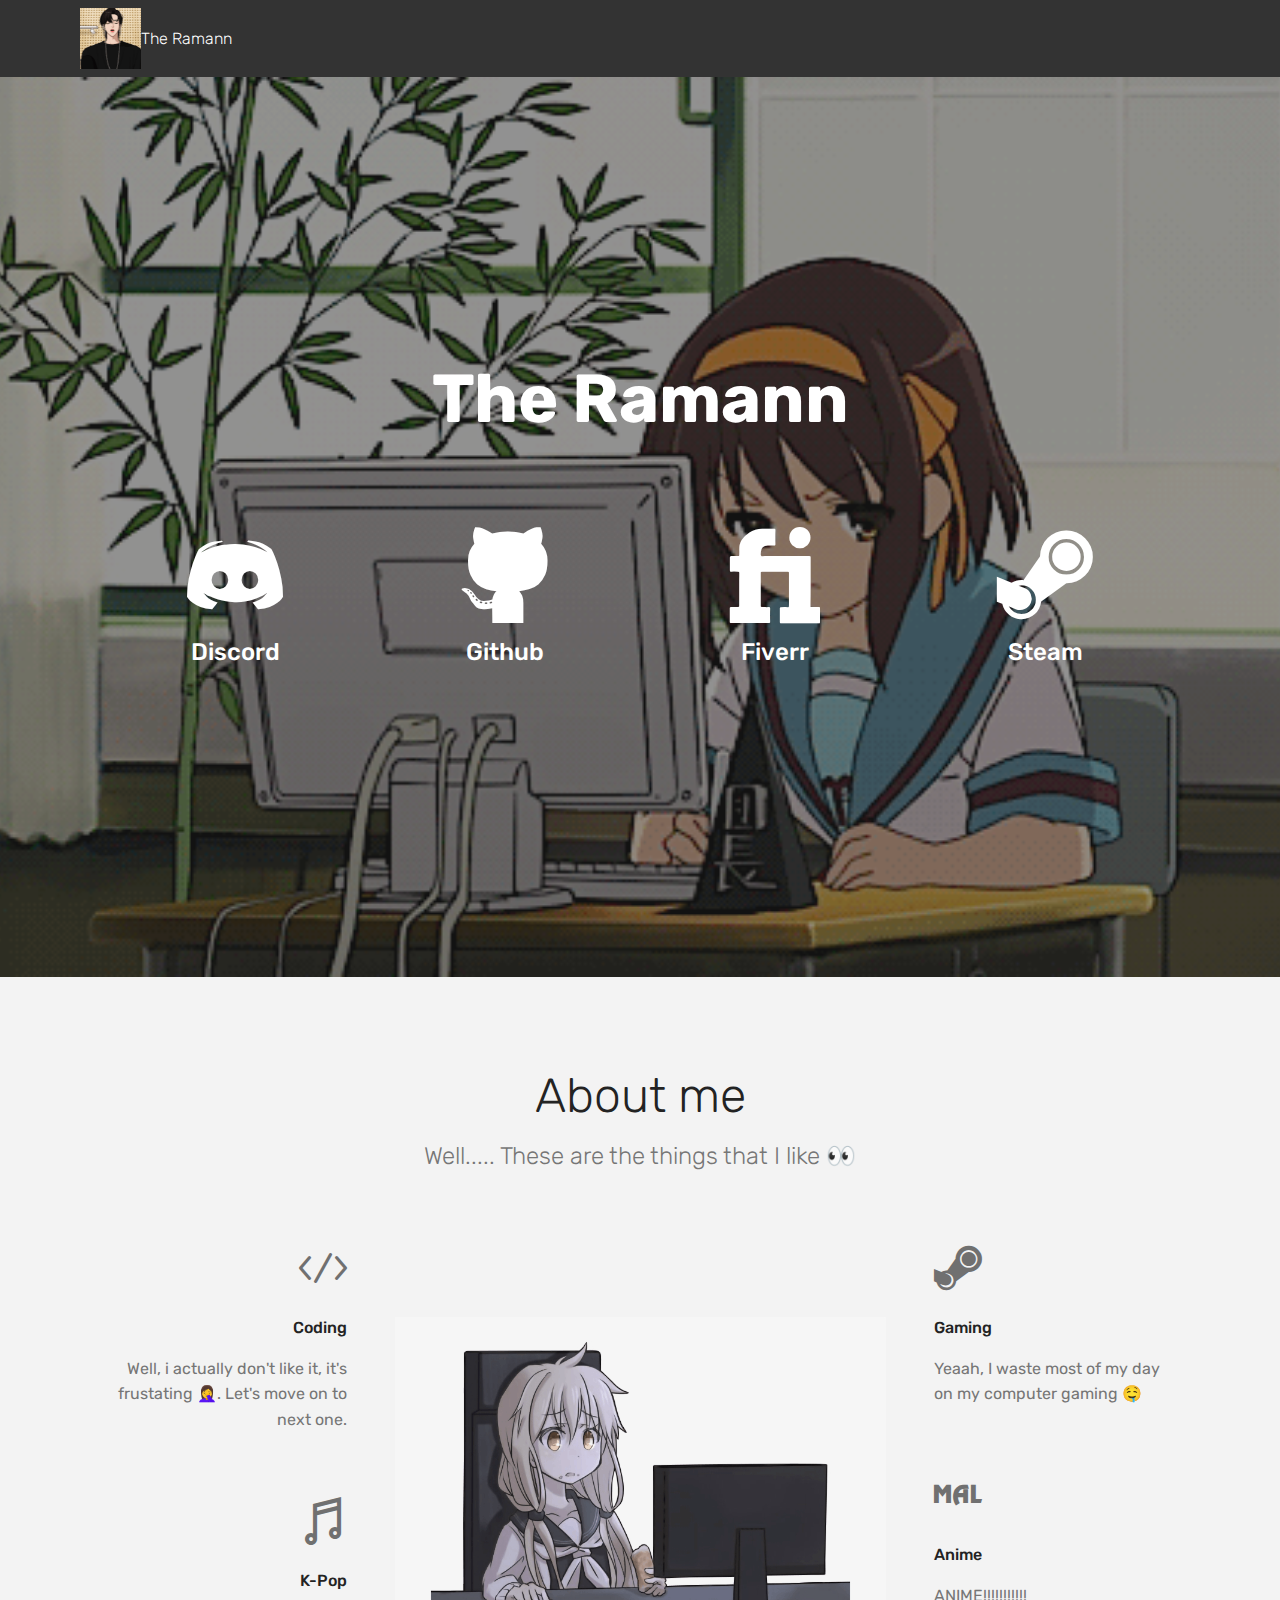
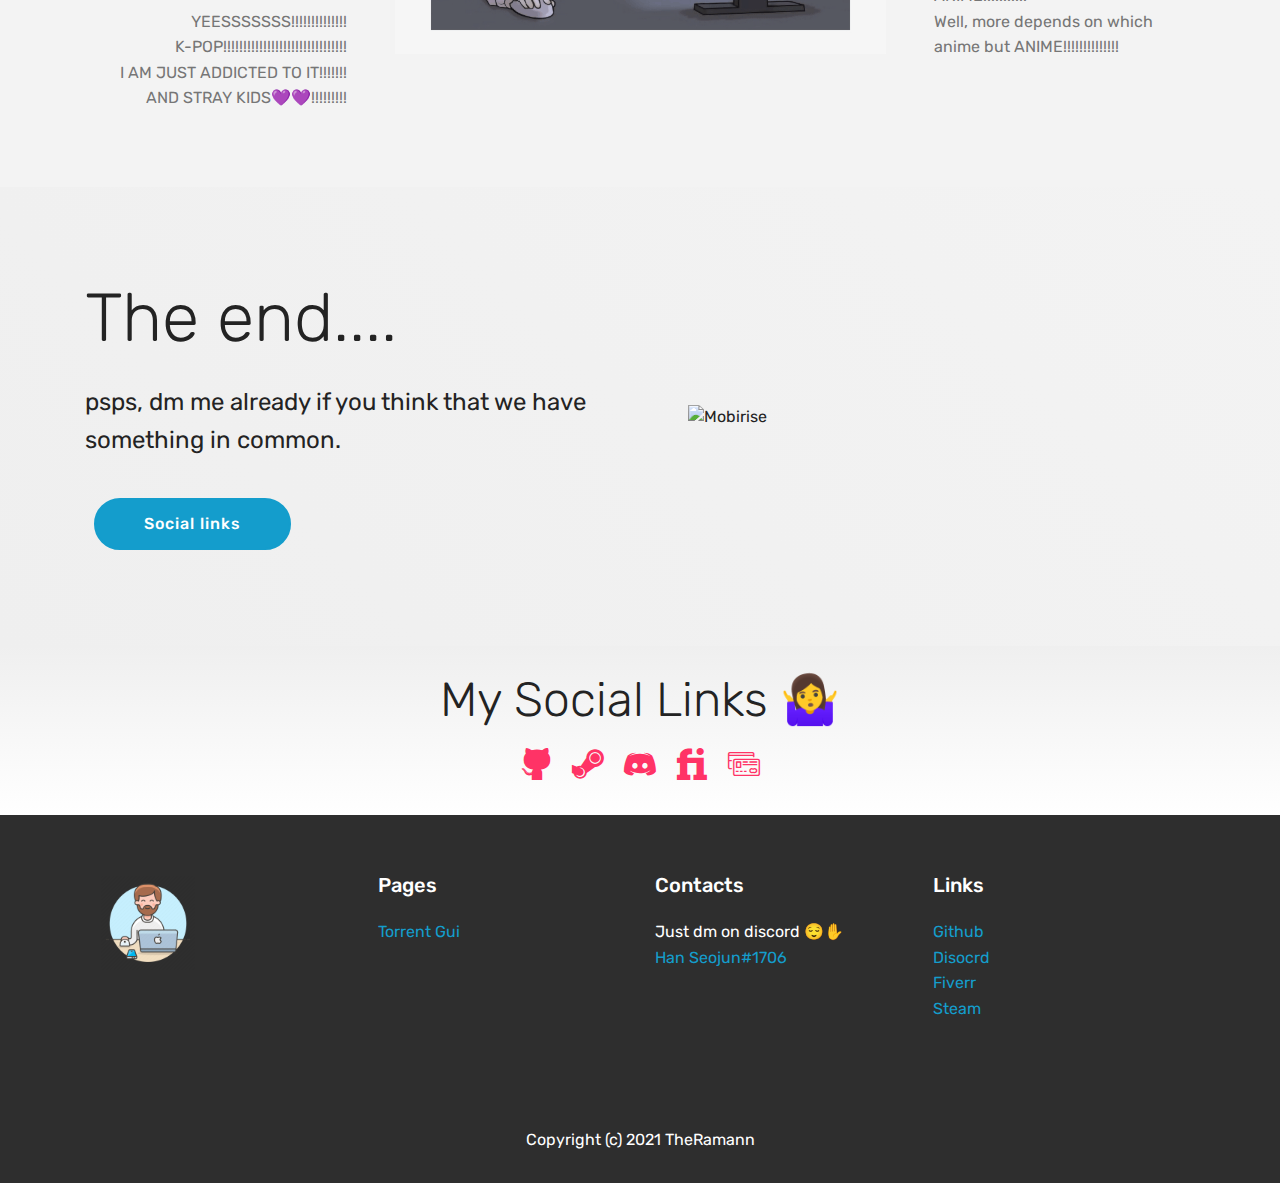
==== commit e86e0c68: "just added a header" ====
--- a/index.html
+++ b/index.html
@@ -18,13 +18,39 @@
   <link rel="stylesheet" href="assets/tether/tether.min.css">
   <link rel="stylesheet" href="assets/socicon/css/styles.css">
   <link rel="stylesheet" href="assets/theme/css/style.css">
-  <link rel="preload" as="style" href="assets/mobirise/css/mbr-additional.css"><link rel="stylesheet" href="assets/mobirise/css/mbr-additional.css" type="text/css">
+  <link rel="preload" as="style" href="assets/additional/css/mbr-additional.css"><link rel="stylesheet" href="assets/additional/css/mbr-additional.css" type="text/css">
   
   
   
   
 </head>
 <body>
+    <section class="menu cid-so3V4YX8iS" once="menu" id="menu1-k">
+
+    
+
+        <nav class="navbar navbar-expand beta-menu navbar-dropdown align-items-center navbar-fixed-top navbar-toggleable-sm">
+            <button class="navbar-toggler navbar-toggler-right" type="button" data-toggle="collapse" data-target="#navbarSupportedContent" aria-controls="navbarSupportedContent" aria-expanded="false" aria-label="Toggle navigation">
+                <div class="hamburger">
+                    <span></span>
+                    <span></span>
+                    <span></span>
+                    <span></span>
+                </div>
+            </button>
+            <div class="menu-logo">
+                <div class="navbar-brand">
+                    <span class="navbar-logo">
+                        <a href="index.html">
+                             <img src="assets/images/true-beauty-episode-70-121x204.png" alt="Mobirise" style="height: 3.8rem;">
+                        </a>
+                    </span>
+                    <span class="navbar-caption-wrap"><a class="navbar-caption text-white text-primary display-4" href="index.html#top">
+                            The Ramann</a></span>
+                </div>
+            </div>
+        </nav>
+    </section>
   
   <section class="header12 cid-snbzgACMVV mbr-fullscreen mbr-parallax-background" id="header12-3">
 
--- a/assets/additional/css/mbr-additional.css
+++ b/assets/additional/css/mbr-additional.css
@@ -0,0 +1,1465 @@
+@import url(https://fonts.googleapis.com/css?family=Rubik:300,400,500,600,700,800,900,300i,400i,500i,600i,700i,800i,900i&display=swap);
+
+
+
+
+
+body {
+  font-family: Rubik;
+}
+.display-1 {
+  font-family: 'Rubik', sans-serif;
+  font-size: 4.25rem;
+  font-display: swap;
+}
+.display-1 > .mbr-iconfont {
+  font-size: 6.8rem;
+}
+.display-2 {
+  font-family: 'Rubik', sans-serif;
+  font-size: 3rem;
+  font-display: swap;
+}
+.display-2 > .mbr-iconfont {
+  font-size: 4.8rem;
+}
+.display-4 {
+  font-family: 'Rubik', sans-serif;
+  font-size: 1rem;
+  font-display: swap;
+}
+.display-4 > .mbr-iconfont {
+  font-size: 1.6rem;
+}
+.display-5 {
+  font-family: 'Rubik', sans-serif;
+  font-size: 1.5rem;
+  font-display: swap;
+}
+.display-5 > .mbr-iconfont {
+  font-size: 2.4rem;
+}
+.display-7 {
+  font-family: 'Rubik', sans-serif;
+  font-size: 1rem;
+  font-display: swap;
+}
+.display-7 > .mbr-iconfont {
+  font-size: 1.6rem;
+}
+/* ---- Fluid typography for mobile devices ---- */
+/* 1.4 - font scale ratio ( bootstrap == 1.42857 ) */
+/* 100vw - current viewport width */
+/* (48 - 20)  48 == 48rem == 768px, 20 == 20rem == 320px(minimal supported viewport) */
+/* 0.65 - min scale variable, may vary */
+@media (max-width: 768px) {
+  .display-1 {
+    font-size: 3.4rem;
+    font-size: calc( 2.1374999999999997rem + (4.25 - 2.1374999999999997) * ((100vw - 20rem) / (48 - 20)));
+    line-height: calc( 1.4 * (2.1374999999999997rem + (4.25 - 2.1374999999999997) * ((100vw - 20rem) / (48 - 20))));
+  }
+  .display-2 {
+    font-size: 2.4rem;
+    font-size: calc( 1.7rem + (3 - 1.7) * ((100vw - 20rem) / (48 - 20)));
+    line-height: calc( 1.4 * (1.7rem + (3 - 1.7) * ((100vw - 20rem) / (48 - 20))));
+  }
+  .display-4 {
+    font-size: 0.8rem;
+    font-size: calc( 1rem + (1 - 1) * ((100vw - 20rem) / (48 - 20)));
+    line-height: calc( 1.4 * (1rem + (1 - 1) * ((100vw - 20rem) / (48 - 20))));
+  }
+  .display-5 {
+    font-size: 1.2rem;
+    font-size: calc( 1.175rem + (1.5 - 1.175) * ((100vw - 20rem) / (48 - 20)));
+    line-height: calc( 1.4 * (1.175rem + (1.5 - 1.175) * ((100vw - 20rem) / (48 - 20))));
+  }
+}
+/* Buttons */
+.btn {
+  padding: 1rem 3rem;
+  border-radius: 3px;
+}
+.btn-sm {
+  padding: 0.6rem 1.5rem;
+  border-radius: 3px;
+}
+.btn-md {
+  padding: 1rem 3rem;
+  border-radius: 3px;
+}
+.btn-lg {
+  padding: 1.2rem 3.2rem;
+  border-radius: 3px;
+}
+.bg-primary {
+  background-color: #149dcc !important;
+}
+.bg-success {
+  background-color: #f7ed4a !important;
+}
+.bg-info {
+  background-color: #82786e !important;
+}
+.bg-warning {
+  background-color: #879a9f !important;
+}
+.bg-danger {
+  background-color: #b1a374 !important;
+}
+.btn-primary,
+.btn-primary:active {
+  background-color: #149dcc !important;
+  border-color: #149dcc !important;
+  color: #ffffff !important;
+}
+.btn-primary:hover,
+.btn-primary:focus,
+.btn-primary.focus,
+.btn-primary.active {
+  color: #ffffff !important;
+  background-color: #0d6786 !important;
+  border-color: #0d6786 !important;
+}
+.btn-primary.disabled,
+.btn-primary:disabled {
+  color: #ffffff !important;
+  background-color: #0d6786 !important;
+  border-color: #0d6786 !important;
+}
+.btn-secondary,
+.btn-secondary:active {
+  background-color: #ff3366 !important;
+  border-color: #ff3366 !important;
+  color: #ffffff !important;
+}
+.btn-secondary:hover,
+.btn-secondary:focus,
+.btn-secondary.focus,
+.btn-secondary.active {
+  color: #ffffff !important;
+  background-color: #e50039 !important;
+  border-color: #e50039 !important;
+}
+.btn-secondary.disabled,
+.btn-secondary:disabled {
+  color: #ffffff !important;
+  background-color: #e50039 !important;
+  border-color: #e50039 !important;
+}
+.btn-info,
+.btn-info:active {
+  background-color: #82786e !important;
+  border-color: #82786e !important;
+  color: #ffffff !important;
+}
+.btn-info:hover,
+.btn-info:focus,
+.btn-info.focus,
+.btn-info.active {
+  color: #ffffff !important;
+  background-color: #59524b !important;
+  border-color: #59524b !important;
+}
+.btn-info.disabled,
+.btn-info:disabled {
+  color: #ffffff !important;
+  background-color: #59524b !important;
+  border-color: #59524b !important;
+}
+.btn-success,
+.btn-success:active {
+  background-color: #f7ed4a !important;
+  border-color: #f7ed4a !important;
+  color: #3f3c03 !important;
+}
+.btn-success:hover,
+.btn-success:focus,
+.btn-success.focus,
+.btn-success.active {
+  color: #3f3c03 !important;
+  background-color: #eadd0a !important;
+  border-color: #eadd0a !important;
+}
+.btn-success.disabled,
+.btn-success:disabled {
+  color: #3f3c03 !important;
+  background-color: #eadd0a !important;
+  border-color: #eadd0a !important;
+}
+.btn-warning,
+.btn-warning:active {
+  background-color: #879a9f !important;
+  border-color: #879a9f !important;
+  color: #ffffff !important;
+}
+.btn-warning:hover,
+.btn-warning:focus,
+.btn-warning.focus,
+.btn-warning.active {
+  color: #ffffff !important;
+  background-color: #617479 !important;
+  border-color: #617479 !important;
+}
+.btn-warning.disabled,
+.btn-warning:disabled {
+  color: #ffffff !important;
+  background-color: #617479 !important;
+  border-color: #617479 !important;
+}
+.btn-danger,
+.btn-danger:active {
+  background-color: #b1a374 !important;
+  border-color: #b1a374 !important;
+  color: #ffffff !important;
+}
+.btn-danger:hover,
+.btn-danger:focus,
+.btn-danger.focus,
+.btn-danger.active {
+  color: #ffffff !important;
+  background-color: #8b7d4e !important;
+  border-color: #8b7d4e !important;
+}
+.btn-danger.disabled,
+.btn-danger:disabled {
+  color: #ffffff !important;
+  background-color: #8b7d4e !important;
+  border-color: #8b7d4e !important;
+}
+.btn-white {
+  color: #333333 !important;
+}
+.btn-white,
+.btn-white:active {
+  background-color: #ffffff !important;
+  border-color: #ffffff !important;
+  color: #808080 !important;
+}
+.btn-white:hover,
+.btn-white:focus,
+.btn-white.focus,
+.btn-white.active {
+  color: #808080 !important;
+  background-color: #d9d9d9 !important;
+  border-color: #d9d9d9 !important;
+}
+.btn-white.disabled,
+.btn-white:disabled {
+  color: #808080 !important;
+  background-color: #d9d9d9 !important;
+  border-color: #d9d9d9 !important;
+}
+.btn-black,
+.btn-black:active {
+  background-color: #333333 !important;
+  border-color: #333333 !important;
+  color: #ffffff !important;
+}
+.btn-black:hover,
+.btn-black:focus,
+.btn-black.focus,
+.btn-black.active {
+  color: #ffffff !important;
+  background-color: #0d0d0d !important;
+  border-color: #0d0d0d !important;
+}
+.btn-black.disabled,
+.btn-black:disabled {
+  color: #ffffff !important;
+  background-color: #0d0d0d !important;
+  border-color: #0d0d0d !important;
+}
+.btn-primary-outline,
+.btn-primary-outline:active {
+  background: none;
+  border-color: #0b566f;
+  color: #0b566f;
+}
+.btn-primary-outline:hover,
+.btn-primary-outline:focus,
+.btn-primary-outline.focus,
+.btn-primary-outline.active {
+  color: #ffffff;
+  background-color: #149dcc;
+  border-color: #149dcc;
+}
+.btn-primary-outline.disabled,
+.btn-primary-outline:disabled {
+  color: #ffffff !important;
+  background-color: #149dcc !important;
+  border-color: #149dcc !important;
+}
+.btn-secondary-outline,
+.btn-secondary-outline:active {
+  background: none;
+  border-color: #cc0033;
+  color: #cc0033;
+}
+.btn-secondary-outline:hover,
+.btn-secondary-outline:focus,
+.btn-secondary-outline.focus,
+.btn-secondary-outline.active {
+  color: #ffffff;
+  background-color: #ff3366;
+  border-color: #ff3366;
+}
+.btn-secondary-outline.disabled,
+.btn-secondary-outline:disabled {
+  color: #ffffff !important;
+  background-color: #ff3366 !important;
+  border-color: #ff3366 !important;
+}
+.btn-info-outline,
+.btn-info-outline:active {
+  background: none;
+  border-color: #4b453f;
+  color: #4b453f;
+}
+.btn-info-outline:hover,
+.btn-info-outline:focus,
+.btn-info-outline.focus,
+.btn-info-outline.active {
+  color: #ffffff;
+  background-color: #82786e;
+  border-color: #82786e;
+}
+.btn-info-outline.disabled,
+.btn-info-outline:disabled {
+  color: #ffffff !important;
+  background-color: #82786e !important;
+  border-color: #82786e !important;
+}
+.btn-success-outline,
+.btn-success-outline:active {
+  background: none;
+  border-color: #d2c609;
+  color: #d2c609;
+}
+.btn-success-outline:hover,
+.btn-success-outline:focus,
+.btn-success-outline.focus,
+.btn-success-outline.active {
+  color: #3f3c03;
+  background-color: #f7ed4a;
+  border-color: #f7ed4a;
+}
+.btn-success-outline.disabled,
+.btn-success-outline:disabled {
+  color: #3f3c03 !important;
+  background-color: #f7ed4a !important;
+  border-color: #f7ed4a !important;
+}
+.btn-warning-outline,
+.btn-warning-outline:active {
+  background: none;
+  border-color: #55666b;
+  color: #55666b;
+}
+.btn-warning-outline:hover,
+.btn-warning-outline:focus,
+.btn-warning-outline.focus,
+.btn-warning-outline.active {
+  color: #ffffff;
+  background-color: #879a9f;
+  border-color: #879a9f;
+}
+.btn-warning-outline.disabled,
+.btn-warning-outline:disabled {
+  color: #ffffff !important;
+  background-color: #879a9f !important;
+  border-color: #879a9f !important;
+}
+.btn-danger-outline,
+.btn-danger-outline:active {
+  background: none;
+  border-color: #7a6e45;
+  color: #7a6e45;
+}
+.btn-danger-outline:hover,
+.btn-danger-outline:focus,
+.btn-danger-outline.focus,
+.btn-danger-outline.active {
+  color: #ffffff;
+  background-color: #b1a374;
+  border-color: #b1a374;
+}
+.btn-danger-outline.disabled,
+.btn-danger-outline:disabled {
+  color: #ffffff !important;
+  background-color: #b1a374 !important;
+  border-color: #b1a374 !important;
+}
+.btn-black-outline,
+.btn-black-outline:active {
+  background: none;
+  border-color: #000000;
+  color: #000000;
+}
+.btn-black-outline:hover,
+.btn-black-outline:focus,
+.btn-black-outline.focus,
+.btn-black-outline.active {
+  color: #ffffff;
+  background-color: #333333;
+  border-color: #333333;
+}
+.btn-black-outline.disabled,
+.btn-black-outline:disabled {
+  color: #ffffff !important;
+  background-color: #333333 !important;
+  border-color: #333333 !important;
+}
+.btn-white-outline,
+.btn-white-outline:active,
+.btn-white-outline.active {
+  background: none;
+  border-color: #ffffff;
+  color: #ffffff;
+}
+.btn-white-outline:hover,
+.btn-white-outline:focus,
+.btn-white-outline.focus {
+  color: #333333;
+  background-color: #ffffff;
+  border-color: #ffffff;
+}
+.text-primary {
+  color: #149dcc !important;
+}
+.text-secondary {
+  color: #ff3366 !important;
+}
+.text-success {
+  color: #f7ed4a !important;
+}
+.text-info {
+  color: #82786e !important;
+}
+.text-warning {
+  color: #879a9f !important;
+}
+.text-danger {
+  color: #b1a374 !important;
+}
+.text-white {
+  color: #ffffff !important;
+}
+.text-black {
+  color: #000000 !important;
+}
+a.text-primary:hover,
+a.text-primary:focus {
+  color: #0b566f !important;
+}
+a.text-secondary:hover,
+a.text-secondary:focus {
+  color: #cc0033 !important;
+}
+a.text-success:hover,
+a.text-success:focus {
+  color: #d2c609 !important;
+}
+a.text-info:hover,
+a.text-info:focus {
+  color: #4b453f !important;
+}
+a.text-warning:hover,
+a.text-warning:focus {
+  color: #55666b !important;
+}
+a.text-danger:hover,
+a.text-danger:focus {
+  color: #7a6e45 !important;
+}
+a.text-white:hover,
+a.text-white:focus {
+  color: #b3b3b3 !important;
+}
+a.text-black:hover,
+a.text-black:focus {
+  color: #4d4d4d !important;
+}
+.alert-success {
+  background-color: #70c770;
+}
+.alert-info {
+  background-color: #82786e;
+}
+.alert-warning {
+  background-color: #879a9f;
+}
+.alert-danger {
+  background-color: #b1a374;
+}
+.mbr-section-btn a.btn:not(.btn-form) {
+  border-radius: 100px;
+}
+.mbr-section-btn a.btn:not(.btn-form):hover,
+.mbr-section-btn a.btn:not(.btn-form):focus {
+  box-shadow: none !important;
+}
+.mbr-section-btn a.btn:not(.btn-form):hover,
+.mbr-section-btn a.btn:not(.btn-form):focus {
+  box-shadow: 0 10px 40px 0 rgba(0, 0, 0, 0.2) !important;
+  -webkit-box-shadow: 0 10px 40px 0 rgba(0, 0, 0, 0.2) !important;
+}
+.mbr-gallery-filter li a {
+  border-radius: 100px !important;
+}
+.mbr-gallery-filter li.active .btn {
+  background-color: #149dcc;
+  border-color: #149dcc;
+  color: #ffffff;
+}
+.mbr-gallery-filter li.active .btn:focus {
+  box-shadow: none;
+}
+.nav-tabs .nav-link {
+  border-radius: 100px !important;
+}
+a,
+a:hover {
+  color: #149dcc;
+}
+.mbr-plan-header.bg-primary .mbr-plan-subtitle,
+.mbr-plan-header.bg-primary .mbr-plan-price-desc {
+  color: #b4e6f8;
+}
+.mbr-plan-header.bg-success .mbr-plan-subtitle,
+.mbr-plan-header.bg-success .mbr-plan-price-desc {
+  color: #ffffff;
+}
+.mbr-plan-header.bg-info .mbr-plan-subtitle,
+.mbr-plan-header.bg-info .mbr-plan-price-desc {
+  color: #beb8b2;
+}
+.mbr-plan-header.bg-warning .mbr-plan-subtitle,
+.mbr-plan-header.bg-warning .mbr-plan-price-desc {
+  color: #ced6d8;
+}
+.mbr-plan-header.bg-danger .mbr-plan-subtitle,
+.mbr-plan-header.bg-danger .mbr-plan-price-desc {
+  color: #dfd9c6;
+}
+/* Scroll to top button*/
+.scrollToTop_wraper {
+  display: none;
+}
+.form-control {
+  font-family: 'Rubik', sans-serif;
+  font-size: 1rem;
+  font-display: swap;
+}
+.form-control > .mbr-iconfont {
+  font-size: 1.6rem;
+}
+blockquote {
+  border-color: #149dcc;
+}
+/* Forms */
+.mbr-form .btn {
+  margin: .4rem 0;
+}
+.mbr-form .input-group-btn a.btn {
+  border-radius: 100px !important;
+}
+.mbr-form .input-group-btn a.btn:hover {
+  box-shadow: 0 10px 40px 0 rgba(0, 0, 0, 0.2);
+}
+.mbr-form .input-group-btn button[type="submit"] {
+  border-radius: 100px !important;
+  padding: 1rem 3rem;
+}
+.mbr-form .input-group-btn button[type="submit"]:hover {
+  box-shadow: 0 10px 40px 0 rgba(0, 0, 0, 0.2);
+}
+@media (max-width: 767px) {
+  .btn {
+    font-size: .75rem !important;
+  }
+  .btn .mbr-iconfont {
+    font-size: 1rem !important;
+  }
+}
+/* Footer */
+.mbr-footer-content li::before,
+.mbr-footer .mbr-contacts li::before {
+  background: #149dcc;
+}
+.mbr-footer-content li a:hover,
+.mbr-footer .mbr-contacts li a:hover {
+  color: #149dcc;
+}
+.footer3 input[type="email"],
+.footer4 input[type="email"] {
+  border-radius: 100px !important;
+}
+.footer3 .input-group-btn a.btn,
+.footer4 .input-group-btn a.btn {
+  border-radius: 100px !important;
+}
+.footer3 .input-group-btn button[type="submit"],
+.footer4 .input-group-btn button[type="submit"] {
+  border-radius: 100px !important;
+}
+/* Headers*/
+.header13 .form-inline input[type="email"],
+.header14 .form-inline input[type="email"] {
+  border-radius: 100px;
+}
+.header13 .form-inline input[type="text"],
+.header14 .form-inline input[type="text"] {
+  border-radius: 100px;
+}
+.header13 .form-inline input[type="tel"],
+.header14 .form-inline input[type="tel"] {
+  border-radius: 100px;
+}
+.header13 .form-inline a.btn,
+.header14 .form-inline a.btn {
+  border-radius: 100px;
+}
+.header13 .form-inline button,
+.header14 .form-inline button {
+  border-radius: 100px !important;
+}
+@media screen and (-ms-high-contrast: active), (-ms-high-contrast: none) {
+  .card-wrapper {
+    flex: auto !important;
+  }
+}
+.jq-selectbox li:hover,
+.jq-selectbox li.selected {
+  background-color: #149dcc;
+  color: #ffffff;
+}
+.jq-selectbox .jq-selectbox__trigger-arrow,
+.jq-number__spin.minus:after,
+.jq-number__spin.plus:after {
+  transition: 0.4s;
+  border-top-color: currentColor;
+  border-bottom-color: currentColor;
+}
+.jq-selectbox:hover .jq-selectbox__trigger-arrow,
+.jq-number__spin.minus:hover:after,
+.jq-number__spin.plus:hover:after {
+  border-top-color: #149dcc;
+  border-bottom-color: #149dcc;
+}
+.xdsoft_datetimepicker .xdsoft_calendar td.xdsoft_default,
+.xdsoft_datetimepicker .xdsoft_calendar td.xdsoft_current,
+.xdsoft_datetimepicker .xdsoft_timepicker .xdsoft_time_box > div > div.xdsoft_current {
+  color: #ffffff !important;
+  background-color: #149dcc !important;
+  box-shadow: none !important;
+}
+.xdsoft_datetimepicker .xdsoft_calendar td:hover,
+.xdsoft_datetimepicker .xdsoft_timepicker .xdsoft_time_box > div > div:hover {
+  color: #ffffff !important;
+  background: #ff3366 !important;
+  box-shadow: none !important;
+}
+.lazy-bg {
+  background-image: none !important;
+}
+.lazy-placeholder:not(section),
+.lazy-none {
+  display: block;
+  position: relative;
+  padding-bottom: 56.25%;
+}
+iframe.lazy-placeholder,
+.lazy-placeholder:after {
+  content: '';
+  position: absolute;
+  width: 100px;
+  height: 100px;
+  background: transparent no-repeat center;
+  background-size: contain;
+  top: 50%;
+  left: 50%;
+  transform: translateX(-50%) translateY(-50%);
+  background-image: url("data:image/svg+xml;charset=UTF-8,%3csvg width='32' height='32' viewBox='0 0 64 64' xmlns='http://www.w3.org/2000/svg' stroke='%23149dcc' %3e%3cg fill='none' fill-rule='evenodd'%3e%3cg transform='translate(16 16)' stroke-width='2'%3e%3ccircle stroke-opacity='.5' cx='16' cy='16' r='16'/%3e%3cpath d='M32 16c0-9.94-8.06-16-16-16'%3e%3canimateTransform attributeName='transform' type='rotate' from='0 16 16' to='360 16 16' dur='1s' repeatCount='indefinite'/%3e%3c/path%3e%3c/g%3e%3c/g%3e%3c/svg%3e");
+}
+section.lazy-placeholder:after {
+  opacity: 0.3;
+}
+.cid-snbzgACMVV {
+  background-image: url("../../../assets/images/96c0868d4293b26ae5a25eadb16186845a7b19d3-hq.gif");
+}
+.cid-snbzgACMVV .icons-media-container {
+  display: flex;
+  -webkit-justify-content: center;
+  justify-content: center;
+  -webkit-flex-direction: row;
+  flex-direction: row;
+  -webkit-flex-wrap: wrap;
+  flex-wrap: wrap;
+  padding-top: 4rem;
+}
+.cid-snbzgACMVV .icons-media-container .mbr-iconfont {
+  font-size: 96px;
+  color: #ffffff;
+}
+.cid-snbzgACMVV .icons-media-container .icon-block {
+  padding-bottom: 1rem;
+}
+.cid-snbzgACMVV .mbr-text {
+  color: #ffffff;
+}
+.cid-snbzgACMVV .card {
+  padding-bottom: 1.5rem;
+}
+.cid-so3YoW2FML {
+  padding-top: 90px;
+  padding-bottom: 60px;
+  background-color: #f3f3f3;
+}
+.cid-so3YoW2FML h2 {
+  text-align: center;
+}
+.cid-so3YoW2FML h3 {
+  text-align: center;
+  font-weight: 300;
+}
+.cid-so3YoW2FML p {
+  color: #767676;
+}
+.cid-so3YoW2FML img {
+  object-fit: cover;
+}
+.cid-so3YoW2FML .block-content {
+  display: -webkit-flex;
+  flex-direction: column;
+  -webkit-flex-direction: column;
+  flex-basis: 100%;
+  -webkit-flex-basis: 100%;
+}
+.cid-so3YoW2FML .mbr-figure {
+  align-self: flex-start;
+  -webkit-align-self: flex-start;
+  flex-shrink: 0;
+  -webkit-flex-shrink: 0;
+}
+.cid-so3YoW2FML .media-container-row {
+  word-wrap: break-word;
+  word-break: break-word;
+}
+.cid-so3YoW2FML .mbr-section-subtitle {
+  color: #767676;
+}
+.cid-so3YoW2FML .card-title {
+  font-weight: 500;
+}
+.cid-so3YoW2FML .card-img {
+  text-align: inherit;
+}
+.cid-so3YoW2FML .card-img span {
+  font-size: 48px;
+  color: #707070;
+}
+@media (min-width: 992px) {
+  .cid-so3YoW2FML .mbr-figure {
+    padding-right: 2rem;
+    padding-left: 2rem;
+    height: 100%;
+  }
+}
+@media (max-width: 991px) {
+  .cid-so3YoW2FML .mbr-figure {
+    padding-bottom: 2rem;
+    padding-top: 1rem;
+  }
+}
+@media (max-width: 991px) and (min-width: 768px) {
+  .cid-so3YoW2FML .block-content {
+    flex-direction: row;
+    -webkit-flex-direction: row;
+    text-align: center;
+  }
+  .cid-so3YoW2FML .block-content .card {
+    flex-basis: 100%;
+    -webkit-flex-basis: 100%;
+  }
+  .cid-so3YoW2FML .card:nth-child(1) {
+    padding-bottom: 0 !important;
+  }
+}
+.cid-so469RPHAg {
+  padding-top: 90px;
+  padding-bottom: 90px;
+  background-color: #efefef;
+  background: linear-gradient(45deg, #efefef, #f3f3f3);
+}
+.cid-so469RPHAg .media-container-row {
+  flex-direction: row-reverse;
+  -webkit-flex-direction: row-reverse;
+}
+@media (min-width: 992px) {
+  .cid-so469RPHAg .mbr-figure {
+    padding-right: 4rem;
+    padding-right: 0;
+    padding-left: 4rem;
+  }
+}
+@media (max-width: 991px) {
+  .cid-so469RPHAg .mbr-figure {
+    padding-bottom: 3rem;
+  }
+}
+@media (max-width: 767px) {
+  .cid-so469RPHAg .mbr-text {
+    text-align: center;
+  }
+}
+.cid-so469RPHAg H1 {
+  color: #232323;
+}
+.cid-so469RPHAg .mbr-text,
+.cid-so469RPHAg .mbr-section-btn {
+  color: #232323;
+}
+.cid-so46LYt065 {
+  padding-top: 30px;
+  padding-bottom: 30px;
+  background: linear-gradient(0deg, #ffffff, #efefef);
+}
+.cid-so46LYt065 .mbr-iconfont-social {
+  font-size: 32px;
+  color: #ff3366;
+}
+.cid-so46LYt065 .social-list a:focus {
+  text-decoration: none;
+}
+.cid-snIZhFR5Mm {
+  padding-top: 60px;
+  padding-bottom: 60px;
+  background-color: #2e2e2e;
+}
+@media (max-width: 767px) {
+  .cid-snIZhFR5Mm .content {
+    text-align: center;
+  }
+  .cid-snIZhFR5Mm .content > div:not(:last-child) {
+    margin-bottom: 2rem;
+  }
+}
+@media (max-width: 767px) {
+  .cid-snIZhFR5Mm .media-wrap {
+    margin-bottom: 1rem;
+  }
+}
+.cid-snIZhFR5Mm .media-wrap .mbr-iconfont-logo {
+  font-size: 7.5rem;
+  color: #f36;
+}
+.cid-snIZhFR5Mm .media-wrap img {
+  height: 6rem;
+  display: block;
+  width: auto;
+}
+@media (max-width: 767px) {
+  .cid-snIZhFR5Mm .footer-lower .copyright {
+    margin-bottom: 1rem;
+    text-align: center;
+  }
+}
+.cid-snIZhFR5Mm .footer-lower hr {
+  margin: 1rem 0;
+  border-color: #fff;
+  opacity: .05;
+}
+.cid-snIZhFR5Mm .footer-lower .social-list {
+  padding-left: 0;
+  margin-bottom: 0;
+  list-style: none;
+  display: flex;
+  -webkit-flex-wrap: wrap;
+  flex-wrap: wrap;
+  -webkit-justify-content: flex-end;
+  justify-content: flex-end;
+}
+.cid-snIZhFR5Mm .footer-lower .social-list .mbr-iconfont-social {
+  font-size: 1.3rem;
+  color: #fff;
+}
+.cid-snIZhFR5Mm .footer-lower .social-list .soc-item {
+  margin: 0 .5rem;
+}
+.cid-snIZhFR5Mm .footer-lower .social-list a {
+  margin: 0;
+  opacity: .5;
+  -webkit-transition: .2s linear;
+  transition: .2s linear;
+}
+.cid-snIZhFR5Mm .footer-lower .social-list a:hover {
+  opacity: 1;
+}
+@media (max-width: 767px) {
+  .cid-snIZhFR5Mm .footer-lower .social-list {
+    -webkit-justify-content: center;
+    justify-content: center;
+  }
+}
+.cid-snJ0FuNZsu {
+  padding-top: 30px;
+  padding-bottom: 30px;
+  background-color: #2e2e2e;
+}
+.cid-so3V4YX8iS .navbar {
+  padding: .5rem 0;
+  background: #333333;
+  transition: none;
+  min-height: 77px;
+}
+.cid-so3V4YX8iS .navbar-dropdown.bg-color.transparent.opened {
+  background: #333333;
+}
+.cid-so3V4YX8iS a {
+  font-style: normal;
+}
+.cid-so3V4YX8iS .nav-item span {
+  padding-right: 0.4em;
+  line-height: 0.5em;
+  vertical-align: text-bottom;
+  position: relative;
+  text-decoration: none;
+}
+.cid-so3V4YX8iS .nav-item a {
+  display: -webkit-flex;
+  align-items: center;
+  justify-content: center;
+  padding: 0.7rem 0 !important;
+  margin: 0rem .65rem !important;
+  -webkit-align-items: center;
+  -webkit-justify-content: center;
+}
+.cid-so3V4YX8iS .nav-item:focus,
+.cid-so3V4YX8iS .nav-link:focus {
+  outline: none;
+}
+.cid-so3V4YX8iS .btn {
+  padding: 0.4rem 1.5rem;
+  display: -webkit-inline-flex;
+  align-items: center;
+  -webkit-align-items: center;
+}
+.cid-so3V4YX8iS .btn .mbr-iconfont {
+  font-size: 1.6rem;
+}
+.cid-so3V4YX8iS .menu-logo {
+  margin-right: auto;
+}
+.cid-so3V4YX8iS .menu-logo .navbar-brand {
+  display: flex;
+  margin-left: 5rem;
+  padding: 0;
+  transition: padding .2s;
+  min-height: 3.8rem;
+  -webkit-align-items: center;
+  align-items: center;
+}
+.cid-so3V4YX8iS .menu-logo .navbar-brand .navbar-caption-wrap {
+  display: flex;
+  -webkit-align-items: center;
+  align-items: center;
+  word-break: break-word;
+  min-width: 7rem;
+  margin: .3rem 0;
+}
+.cid-so3V4YX8iS .menu-logo .navbar-brand .navbar-caption-wrap .navbar-caption {
+  line-height: 1.2rem !important;
+  padding-right: 2rem;
+}
+.cid-so3V4YX8iS .menu-logo .navbar-brand .navbar-logo {
+  font-size: 4rem;
+  transition: font-size 0.25s;
+}
+.cid-so3V4YX8iS .menu-logo .navbar-brand .navbar-logo img {
+  display: flex;
+}
+.cid-so3V4YX8iS .menu-logo .navbar-brand .navbar-logo .mbr-iconfont {
+  transition: font-size 0.25s;
+}
+.cid-so3V4YX8iS .menu-logo .navbar-brand .navbar-logo a {
+  display: inline-flex;
+}
+.cid-so3V4YX8iS .navbar-toggleable-sm .navbar-collapse {
+  justify-content: flex-end;
+  -webkit-justify-content: flex-end;
+  padding-right: 5rem;
+  width: auto;
+}
+.cid-so3V4YX8iS .navbar-toggleable-sm .navbar-collapse .navbar-nav {
+  flex-wrap: wrap;
+  -webkit-flex-wrap: wrap;
+  padding-left: 0;
+}
+.cid-so3V4YX8iS .navbar-toggleable-sm .navbar-collapse .navbar-nav .nav-item {
+  -webkit-align-self: center;
+  align-self: center;
+}
+.cid-so3V4YX8iS .navbar-toggleable-sm .navbar-collapse .navbar-buttons {
+  padding-left: 0;
+  padding-bottom: 0;
+}
+.cid-so3V4YX8iS .dropdown .dropdown-menu {
+  background: #333333;
+  visibility: hidden;
+  display: block;
+  position: absolute;
+  min-width: 5rem;
+  padding-top: 1.4rem;
+  padding-bottom: 1.4rem;
+  text-align: left;
+}
+.cid-so3V4YX8iS .dropdown .dropdown-menu .dropdown-item {
+  width: auto;
+  padding: 0.235em 1.5385em 0.235em 1.5385em !important;
+}
+.cid-so3V4YX8iS .dropdown .dropdown-menu .dropdown-item::after {
+  right: 0.5rem;
+}
+.cid-so3V4YX8iS .dropdown .dropdown-menu .dropdown-submenu {
+  margin: 0;
+}
+.cid-so3V4YX8iS .dropdown.open > .dropdown-menu {
+  visibility: visible;
+}
+.cid-so3V4YX8iS .navbar-toggleable-sm.opened:after {
+  position: absolute;
+  width: 100vw;
+  height: 100vh;
+  content: '';
+  background-color: rgba(0, 0, 0, 0.1);
+  left: 0;
+  bottom: 0;
+  transform: translateY(100%);
+  -webkit-transform: translateY(100%);
+  z-index: 1000;
+}
+.cid-so3V4YX8iS .navbar.navbar-short {
+  min-height: 60px;
+  transition: all .2s;
+}
+.cid-so3V4YX8iS .navbar.navbar-short .navbar-toggler-right {
+  top: 20px;
+}
+.cid-so3V4YX8iS .navbar.navbar-short .navbar-logo a {
+  font-size: 2.5rem !important;
+  line-height: 2.5rem;
+  transition: font-size 0.25s;
+}
+.cid-so3V4YX8iS .navbar.navbar-short .navbar-logo a .mbr-iconfont {
+  font-size: 2.5rem !important;
+}
+.cid-so3V4YX8iS .navbar.navbar-short .navbar-logo a img {
+  height: 3rem !important;
+}
+.cid-so3V4YX8iS .navbar.navbar-short .navbar-brand {
+  min-height: 3rem;
+}
+.cid-so3V4YX8iS button.navbar-toggler {
+  width: 31px;
+  height: 18px;
+  cursor: pointer;
+  transition: all .2s;
+  top: 1.5rem;
+  right: 1rem;
+}
+.cid-so3V4YX8iS button.navbar-toggler:focus {
+  outline: none;
+}
+.cid-so3V4YX8iS button.navbar-toggler .hamburger span {
+  position: absolute;
+  right: 0;
+  width: 30px;
+  height: 2px;
+  border-right: 5px;
+  background-color: #ffffff;
+}
+.cid-so3V4YX8iS button.navbar-toggler .hamburger span:nth-child(1) {
+  top: 0;
+  transition: all .2s;
+}
+.cid-so3V4YX8iS button.navbar-toggler .hamburger span:nth-child(2) {
+  top: 8px;
+  transition: all .15s;
+}
+.cid-so3V4YX8iS button.navbar-toggler .hamburger span:nth-child(3) {
+  top: 8px;
+  transition: all .15s;
+}
+.cid-so3V4YX8iS button.navbar-toggler .hamburger span:nth-child(4) {
+  top: 16px;
+  transition: all .2s;
+}
+.cid-so3V4YX8iS nav.opened .hamburger span:nth-child(1) {
+  top: 8px;
+  width: 0;
+  opacity: 0;
+  right: 50%;
+  transition: all .2s;
+}
+.cid-so3V4YX8iS nav.opened .hamburger span:nth-child(2) {
+  -webkit-transform: rotate(45deg);
+  transform: rotate(45deg);
+  transition: all .25s;
+}
+.cid-so3V4YX8iS nav.opened .hamburger span:nth-child(3) {
+  -webkit-transform: rotate(-45deg);
+  transform: rotate(-45deg);
+  transition: all .25s;
+}
+.cid-so3V4YX8iS nav.opened .hamburger span:nth-child(4) {
+  top: 8px;
+  width: 0;
+  opacity: 0;
+  right: 50%;
+  transition: all .2s;
+}
+.cid-so3V4YX8iS .collapsed.navbar-expand {
+  flex-direction: column;
+  -webkit-flex-direction: column;
+}
+.cid-so3V4YX8iS .collapsed .btn {
+  display: -webkit-flex;
+}
+.cid-so3V4YX8iS .collapsed .navbar-collapse {
+  display: none !important;
+  padding-right: 0 !important;
+}
+.cid-so3V4YX8iS .collapsed .navbar-collapse.collapsing,
+.cid-so3V4YX8iS .collapsed .navbar-collapse.show {
+  display: block !important;
+}
+.cid-so3V4YX8iS .collapsed .navbar-collapse.collapsing .navbar-nav,
+.cid-so3V4YX8iS .collapsed .navbar-collapse.show .navbar-nav {
+  display: block;
+  text-align: center;
+}
+.cid-so3V4YX8iS .collapsed .navbar-collapse.collapsing .navbar-nav .nav-item,
+.cid-so3V4YX8iS .collapsed .navbar-collapse.show .navbar-nav .nav-item {
+  clear: both;
+}
+.cid-so3V4YX8iS .collapsed .navbar-collapse.collapsing .navbar-buttons,
+.cid-so3V4YX8iS .collapsed .navbar-collapse.show .navbar-buttons {
+  text-align: center;
+}
+.cid-so3V4YX8iS .collapsed .navbar-collapse.collapsing .navbar-buttons:last-child,
+.cid-so3V4YX8iS .collapsed .navbar-collapse.show .navbar-buttons:last-child {
+  margin-bottom: 1rem;
+}
+@media (min-width: 1024px) {
+  .cid-so3V4YX8iS .collapsed:not(.navbar-short) .navbar-collapse {
+    max-height: calc(98.5vh - 3.8rem);
+  }
+}
+.cid-so3V4YX8iS .collapsed button.navbar-toggler {
+  display: block;
+}
+.cid-so3V4YX8iS .collapsed .navbar-brand {
+  margin-left: 1rem !important;
+}
+.cid-so3V4YX8iS .collapsed .navbar-toggleable-sm {
+  flex-direction: column;
+  -webkit-flex-direction: column;
+}
+.cid-so3V4YX8iS .collapsed .dropdown .dropdown-menu {
+  width: 100%;
+  text-align: center;
+  position: relative;
+  opacity: 0;
+  overflow: hidden;
+  display: block;
+  height: 0;
+  visibility: hidden;
+  padding: 0;
+  transition-duration: .5s;
+  transition-property: opacity, padding, height;
+}
+.cid-so3V4YX8iS .collapsed .dropdown.open > .dropdown-menu {
+  position: relative;
+  opacity: 1;
+  height: auto;
+  padding: 1.4rem 0;
+  visibility: visible;
+}
+.cid-so3V4YX8iS .collapsed .dropdown .dropdown-submenu {
+  left: 0;
+  text-align: center;
+  width: 100%;
+}
+.cid-so3V4YX8iS .collapsed .dropdown .dropdown-toggle[data-toggle="dropdown-submenu"]::after {
+  margin-top: 0;
+  position: inherit;
+  right: 0;
+  top: 50%;
+  display: inline-block;
+  width: 0;
+  height: 0;
+  margin-left: .3em;
+  vertical-align: middle;
+  content: "";
+  border-top: .30em solid;
+  border-right: .30em solid transparent;
+  border-left: .30em solid transparent;
+}
+@media (max-width: 1023px) {
+  .cid-so3V4YX8iS .navbar-expand {
+    flex-direction: column;
+    -webkit-flex-direction: column;
+  }
+  .cid-so3V4YX8iS img {
+    height: 3.8rem !important;
+  }
+  .cid-so3V4YX8iS .btn {
+    display: -webkit-flex;
+  }
+  .cid-so3V4YX8iS button.navbar-toggler {
+    display: block;
+  }
+  .cid-so3V4YX8iS .navbar-brand {
+    margin-left: 1rem !important;
+  }
+  .cid-so3V4YX8iS .navbar-toggleable-sm {
+    flex-direction: column;
+    -webkit-flex-direction: column;
+  }
+  .cid-so3V4YX8iS .navbar-collapse {
+    display: none !important;
+    padding-right: 0 !important;
+  }
+  .cid-so3V4YX8iS .navbar-collapse.collapsing,
+  .cid-so3V4YX8iS .navbar-collapse.show {
+    display: block !important;
+  }
+  .cid-so3V4YX8iS .navbar-collapse.collapsing .navbar-nav,
+  .cid-so3V4YX8iS .navbar-collapse.show .navbar-nav {
+    display: block;
+    text-align: center;
+  }
+  .cid-so3V4YX8iS .navbar-collapse.collapsing .navbar-nav .nav-item,
+  .cid-so3V4YX8iS .navbar-collapse.show .navbar-nav .nav-item {
+    clear: both;
+  }
+  .cid-so3V4YX8iS .navbar-collapse.collapsing .navbar-buttons,
+  .cid-so3V4YX8iS .navbar-collapse.show .navbar-buttons {
+    text-align: center;
+  }
+  .cid-so3V4YX8iS .navbar-collapse.collapsing .navbar-buttons:last-child,
+  .cid-so3V4YX8iS .navbar-collapse.show .navbar-buttons:last-child {
+    margin-bottom: 1rem;
+  }
+  .cid-so3V4YX8iS .dropdown .dropdown-menu {
+    width: 100%;
+    text-align: center;
+    position: relative;
+    opacity: 0;
+    overflow: hidden;
+    display: block;
+    height: 0;
+    visibility: hidden;
+    padding: 0;
+    transition-duration: .5s;
+    transition-property: opacity, padding, height;
+  }
+  .cid-so3V4YX8iS .dropdown.open > .dropdown-menu {
+    position: relative;
+    opacity: 1;
+    height: auto;
+    padding: 1.4rem 0;
+    visibility: visible;
+  }
+  .cid-so3V4YX8iS .dropdown .dropdown-submenu {
+    left: 0;
+    text-align: center;
+    width: 100%;
+  }
+  .cid-so3V4YX8iS .dropdown .dropdown-toggle[data-toggle="dropdown-submenu"]::after {
+    margin-top: 0;
+    position: inherit;
+    right: 0;
+    top: 50%;
+    display: inline-block;
+    width: 0;
+    height: 0;
+    margin-left: .3em;
+    vertical-align: middle;
+    content: "";
+    border-top: .30em solid;
+    border-right: .30em solid transparent;
+    border-left: .30em solid transparent;
+  }
+}
+@media (min-width: 767px) {
+  .cid-so3V4YX8iS .menu-logo {
+    flex-shrink: 0;
+    -webkit-flex-shrink: 0;
+  }
+}
+.cid-so3V4YX8iS .navbar-collapse {
+  flex-basis: auto;
+  -webkit-flex-basis: auto;
+}
+.cid-so3V4YX8iS .nav-link:hover,
+.cid-so3V4YX8iS .dropdown-item:hover {
+  color: #c1c1c1 !important;
+}
+.cid-so9NXcKJEW {
+  background-image: url("../../../assets/images/96c0868d4293b26ae5a25eadb16186845a7b19d3-hq.gif");
+}
+.cid-so3MqfuGvo {
+  padding-top: 90px;
+  padding-bottom: 90px;
+  background-color: #149dcc;
+  background: linear-gradient(45deg, #149dcc, #1e4652);
+}
+.cid-so3MqfuGvo .media-container-row {
+  flex-direction: row-reverse;
+  -webkit-flex-direction: row-reverse;
+}
+@media (min-width: 992px) {
+  .cid-so3MqfuGvo .mbr-figure {
+    padding-right: 4rem;
+    padding-right: 0;
+    padding-left: 4rem;
+  }
+}
+@media (max-width: 991px) {
+  .cid-so3MqfuGvo .mbr-figure {
+    padding-bottom: 3rem;
+  }
+}
+@media (max-width: 767px) {
+  .cid-so3MqfuGvo .mbr-text {
+    text-align: center;
+  }
+}
+.cid-so3NHXLAtH {
+  padding-top: 90px;
+  padding-bottom: 90px;
+  background-color: #efefef;
+}
+.cid-so3NHXLAtH .card-box {
+  padding: 0 2rem;
+}
+.cid-so3NHXLAtH .mbr-section-btn {
+  padding-top: 1rem;
+}
+.cid-so3NHXLAtH .mbr-section-btn a {
+  margin-top: 1rem;
+  margin-bottom: 0;
+}
+.cid-so3NHXLAtH h4 {
+  font-weight: 500;
+  margin-bottom: 0;
+  text-align: left;
+  padding-top: 2rem;
+}
+.cid-so3NHXLAtH p {
+  margin-bottom: 0;
+  text-align: left;
+  padding-top: 1.5rem;
+}
+.cid-so3NHXLAtH .mbr-text {
+  color: #767676;
+}
+.cid-so3NHXLAtH .card-wrapper {
+  height: 100%;
+  padding-bottom: 2rem;
+  background: #ffffff;
+  box-shadow: 0px 0px 0px 0px rgba(0, 0, 0, 0);
+  transition: box-shadow 0.3s;
+}
+.cid-so3NHXLAtH .card-wrapper:hover {
+  box-shadow: 0px 0px 30px 0px rgba(0, 0, 0, 0.05);
+  transition: box-shadow 0.3s;
+}
+.cid-so3WLIakTm {
+  padding-top: 30px;
+  padding-bottom: 30px;
+  background: linear-gradient(0deg, #ffffff, #efefef);
+}
+.cid-so3WLIakTm .mbr-iconfont-social {
+  font-size: 32px;
+  color: #ff3366;
+}
+.cid-so3WLIakTm .social-list a:focus {
+  text-decoration: none;
+}
+.cid-snJ3H2ESl3 {
+  padding-top: 60px;
+  padding-bottom: 60px;
+  background-color: #2e2e2e;
+}
+@media (max-width: 767px) {
+  .cid-snJ3H2ESl3 .content {
+    text-align: center;
+  }
+  .cid-snJ3H2ESl3 .content > div:not(:last-child) {
+    margin-bottom: 2rem;
+  }
+}
+@media (max-width: 767px) {
+  .cid-snJ3H2ESl3 .media-wrap {
+    margin-bottom: 1rem;
+  }
+}
+.cid-snJ3H2ESl3 .media-wrap .mbr-iconfont-logo {
+  font-size: 7.5rem;
+  color: #f36;
+}
+.cid-snJ3H2ESl3 .media-wrap img {
+  height: 6rem;
+  display: block;
+  width: auto;
+}
+@media (max-width: 767px) {
+  .cid-snJ3H2ESl3 .footer-lower .copyright {
+    margin-bottom: 1rem;
+    text-align: center;
+  }
+}
+.cid-snJ3H2ESl3 .footer-lower hr {
+  margin: 1rem 0;
+  border-color: #fff;
+  opacity: .05;
+}
+.cid-snJ3H2ESl3 .footer-lower .social-list {
+  padding-left: 0;
+  margin-bottom: 0;
+  list-style: none;
+  display: flex;
+  -webkit-flex-wrap: wrap;
+  flex-wrap: wrap;
+  -webkit-justify-content: flex-end;
+  justify-content: flex-end;
+}
+.cid-snJ3H2ESl3 .footer-lower .social-list .mbr-iconfont-social {
+  font-size: 1.3rem;
+  color: #fff;
+}
+.cid-snJ3H2ESl3 .footer-lower .social-list .soc-item {
+  margin: 0 .5rem;
+}
+.cid-snJ3H2ESl3 .footer-lower .social-list a {
+  margin: 0;
+  opacity: .5;
+  -webkit-transition: .2s linear;
+  transition: .2s linear;
+}
+.cid-snJ3H2ESl3 .footer-lower .social-list a:hover {
+  opacity: 1;
+}
+@media (max-width: 767px) {
+  .cid-snJ3H2ESl3 .footer-lower .social-list {
+    -webkit-justify-content: center;
+    justify-content: center;
+  }
+}
+.cid-snJ0FuNZsu {
+  padding-top: 30px;
+  padding-bottom: 30px;
+  background-color: #2e2e2e;
+}
--- a/assets/additional/css/mbr-additional.css
+++ b/assets/additional/css/mbr-additional.css
@@ -0,0 +1,1465 @@
+@import url(https://fonts.googleapis.com/css?family=Rubik:300,400,500,600,700,800,900,300i,400i,500i,600i,700i,800i,900i&display=swap);
+
+
+
+
+
+body {
+  font-family: Rubik;
+}
+.display-1 {
+  font-family: 'Rubik', sans-serif;
+  font-size: 4.25rem;
+  font-display: swap;
+}
+.display-1 > .mbr-iconfont {
+  font-size: 6.8rem;
+}
+.display-2 {
+  font-family: 'Rubik', sans-serif;
+  font-size: 3rem;
+  font-display: swap;
+}
+.display-2 > .mbr-iconfont {
+  font-size: 4.8rem;
+}
+.display-4 {
+  font-family: 'Rubik', sans-serif;
+  font-size: 1rem;
+  font-display: swap;
+}
+.display-4 > .mbr-iconfont {
+  font-size: 1.6rem;
+}
+.display-5 {
+  font-family: 'Rubik', sans-serif;
+  font-size: 1.5rem;
+  font-display: swap;
+}
+.display-5 > .mbr-iconfont {
+  font-size: 2.4rem;
+}
+.display-7 {
+  font-family: 'Rubik', sans-serif;
+  font-size: 1rem;
+  font-display: swap;
+}
+.display-7 > .mbr-iconfont {
+  font-size: 1.6rem;
+}
+/* ---- Fluid typography for mobile devices ---- */
+/* 1.4 - font scale ratio ( bootstrap == 1.42857 ) */
+/* 100vw - current viewport width */
+/* (48 - 20)  48 == 48rem == 768px, 20 == 20rem == 320px(minimal supported viewport) */
+/* 0.65 - min scale variable, may vary */
+@media (max-width: 768px) {
+  .display-1 {
+    font-size: 3.4rem;
+    font-size: calc( 2.1374999999999997rem + (4.25 - 2.1374999999999997) * ((100vw - 20rem) / (48 - 20)));
+    line-height: calc( 1.4 * (2.1374999999999997rem + (4.25 - 2.1374999999999997) * ((100vw - 20rem) / (48 - 20))));
+  }
+  .display-2 {
+    font-size: 2.4rem;
+    font-size: calc( 1.7rem + (3 - 1.7) * ((100vw - 20rem) / (48 - 20)));
+    line-height: calc( 1.4 * (1.7rem + (3 - 1.7) * ((100vw - 20rem) / (48 - 20))));
+  }
+  .display-4 {
+    font-size: 0.8rem;
+    font-size: calc( 1rem + (1 - 1) * ((100vw - 20rem) / (48 - 20)));
+    line-height: calc( 1.4 * (1rem + (1 - 1) * ((100vw - 20rem) / (48 - 20))));
+  }
+  .display-5 {
+    font-size: 1.2rem;
+    font-size: calc( 1.175rem + (1.5 - 1.175) * ((100vw - 20rem) / (48 - 20)));
+    line-height: calc( 1.4 * (1.175rem + (1.5 - 1.175) * ((100vw - 20rem) / (48 - 20))));
+  }
+}
+/* Buttons */
+.btn {
+  padding: 1rem 3rem;
+  border-radius: 3px;
+}
+.btn-sm {
+  padding: 0.6rem 1.5rem;
+  border-radius: 3px;
+}
+.btn-md {
+  padding: 1rem 3rem;
+  border-radius: 3px;
+}
+.btn-lg {
+  padding: 1.2rem 3.2rem;
+  border-radius: 3px;
+}
+.bg-primary {
+  background-color: #149dcc !important;
+}
+.bg-success {
+  background-color: #f7ed4a !important;
+}
+.bg-info {
+  background-color: #82786e !important;
+}
+.bg-warning {
+  background-color: #879a9f !important;
+}
+.bg-danger {
+  background-color: #b1a374 !important;
+}
+.btn-primary,
+.btn-primary:active {
+  background-color: #149dcc !important;
+  border-color: #149dcc !important;
+  color: #ffffff !important;
+}
+.btn-primary:hover,
+.btn-primary:focus,
+.btn-primary.focus,
+.btn-primary.active {
+  color: #ffffff !important;
+  background-color: #0d6786 !important;
+  border-color: #0d6786 !important;
+}
+.btn-primary.disabled,
+.btn-primary:disabled {
+  color: #ffffff !important;
+  background-color: #0d6786 !important;
+  border-color: #0d6786 !important;
+}
+.btn-secondary,
+.btn-secondary:active {
+  background-color: #ff3366 !important;
+  border-color: #ff3366 !important;
+  color: #ffffff !important;
+}
+.btn-secondary:hover,
+.btn-secondary:focus,
+.btn-secondary.focus,
+.btn-secondary.active {
+  color: #ffffff !important;
+  background-color: #e50039 !important;
+  border-color: #e50039 !important;
+}
+.btn-secondary.disabled,
+.btn-secondary:disabled {
+  color: #ffffff !important;
+  background-color: #e50039 !important;
+  border-color: #e50039 !important;
+}
+.btn-info,
+.btn-info:active {
+  background-color: #82786e !important;
+  border-color: #82786e !important;
+  color: #ffffff !important;
+}
+.btn-info:hover,
+.btn-info:focus,
+.btn-info.focus,
+.btn-info.active {
+  color: #ffffff !important;
+  background-color: #59524b !important;
+  border-color: #59524b !important;
+}
+.btn-info.disabled,
+.btn-info:disabled {
+  color: #ffffff !important;
+  background-color: #59524b !important;
+  border-color: #59524b !important;
+}
+.btn-success,
+.btn-success:active {
+  background-color: #f7ed4a !important;
+  border-color: #f7ed4a !important;
+  color: #3f3c03 !important;
+}
+.btn-success:hover,
+.btn-success:focus,
+.btn-success.focus,
+.btn-success.active {
+  color: #3f3c03 !important;
+  background-color: #eadd0a !important;
+  border-color: #eadd0a !important;
+}
+.btn-success.disabled,
+.btn-success:disabled {
+  color: #3f3c03 !important;
+  background-color: #eadd0a !important;
+  border-color: #eadd0a !important;
+}
+.btn-warning,
+.btn-warning:active {
+  background-color: #879a9f !important;
+  border-color: #879a9f !important;
+  color: #ffffff !important;
+}
+.btn-warning:hover,
+.btn-warning:focus,
+.btn-warning.focus,
+.btn-warning.active {
+  color: #ffffff !important;
+  background-color: #617479 !important;
+  border-color: #617479 !important;
+}
+.btn-warning.disabled,
+.btn-warning:disabled {
+  color: #ffffff !important;
+  background-color: #617479 !important;
+  border-color: #617479 !important;
+}
+.btn-danger,
+.btn-danger:active {
+  background-color: #b1a374 !important;
+  border-color: #b1a374 !important;
+  color: #ffffff !important;
+}
+.btn-danger:hover,
+.btn-danger:focus,
+.btn-danger.focus,
+.btn-danger.active {
+  color: #ffffff !important;
+  background-color: #8b7d4e !important;
+  border-color: #8b7d4e !important;
+}
+.btn-danger.disabled,
+.btn-danger:disabled {
+  color: #ffffff !important;
+  background-color: #8b7d4e !important;
+  border-color: #8b7d4e !important;
+}
+.btn-white {
+  color: #333333 !important;
+}
+.btn-white,
+.btn-white:active {
+  background-color: #ffffff !important;
+  border-color: #ffffff !important;
+  color: #808080 !important;
+}
+.btn-white:hover,
+.btn-white:focus,
+.btn-white.focus,
+.btn-white.active {
+  color: #808080 !important;
+  background-color: #d9d9d9 !important;
+  border-color: #d9d9d9 !important;
+}
+.btn-white.disabled,
+.btn-white:disabled {
+  color: #808080 !important;
+  background-color: #d9d9d9 !important;
+  border-color: #d9d9d9 !important;
+}
+.btn-black,
+.btn-black:active {
+  background-color: #333333 !important;
+  border-color: #333333 !important;
+  color: #ffffff !important;
+}
+.btn-black:hover,
+.btn-black:focus,
+.btn-black.focus,
+.btn-black.active {
+  color: #ffffff !important;
+  background-color: #0d0d0d !important;
+  border-color: #0d0d0d !important;
+}
+.btn-black.disabled,
+.btn-black:disabled {
+  color: #ffffff !important;
+  background-color: #0d0d0d !important;
+  border-color: #0d0d0d !important;
+}
+.btn-primary-outline,
+.btn-primary-outline:active {
+  background: none;
+  border-color: #0b566f;
+  color: #0b566f;
+}
+.btn-primary-outline:hover,
+.btn-primary-outline:focus,
+.btn-primary-outline.focus,
+.btn-primary-outline.active {
+  color: #ffffff;
+  background-color: #149dcc;
+  border-color: #149dcc;
+}
+.btn-primary-outline.disabled,
+.btn-primary-outline:disabled {
+  color: #ffffff !important;
+  background-color: #149dcc !important;
+  border-color: #149dcc !important;
+}
+.btn-secondary-outline,
+.btn-secondary-outline:active {
+  background: none;
+  border-color: #cc0033;
+  color: #cc0033;
+}
+.btn-secondary-outline:hover,
+.btn-secondary-outline:focus,
+.btn-secondary-outline.focus,
+.btn-secondary-outline.active {
+  color: #ffffff;
+  background-color: #ff3366;
+  border-color: #ff3366;
+}
+.btn-secondary-outline.disabled,
+.btn-secondary-outline:disabled {
+  color: #ffffff !important;
+  background-color: #ff3366 !important;
+  border-color: #ff3366 !important;
+}
+.btn-info-outline,
+.btn-info-outline:active {
+  background: none;
+  border-color: #4b453f;
+  color: #4b453f;
+}
+.btn-info-outline:hover,
+.btn-info-outline:focus,
+.btn-info-outline.focus,
+.btn-info-outline.active {
+  color: #ffffff;
+  background-color: #82786e;
+  border-color: #82786e;
+}
+.btn-info-outline.disabled,
+.btn-info-outline:disabled {
+  color: #ffffff !important;
+  background-color: #82786e !important;
+  border-color: #82786e !important;
+}
+.btn-success-outline,
+.btn-success-outline:active {
+  background: none;
+  border-color: #d2c609;
+  color: #d2c609;
+}
+.btn-success-outline:hover,
+.btn-success-outline:focus,
+.btn-success-outline.focus,
+.btn-success-outline.active {
+  color: #3f3c03;
+  background-color: #f7ed4a;
+  border-color: #f7ed4a;
+}
+.btn-success-outline.disabled,
+.btn-success-outline:disabled {
+  color: #3f3c03 !important;
+  background-color: #f7ed4a !important;
+  border-color: #f7ed4a !important;
+}
+.btn-warning-outline,
+.btn-warning-outline:active {
+  background: none;
+  border-color: #55666b;
+  color: #55666b;
+}
+.btn-warning-outline:hover,
+.btn-warning-outline:focus,
+.btn-warning-outline.focus,
+.btn-warning-outline.active {
+  color: #ffffff;
+  background-color: #879a9f;
+  border-color: #879a9f;
+}
+.btn-warning-outline.disabled,
+.btn-warning-outline:disabled {
+  color: #ffffff !important;
+  background-color: #879a9f !important;
+  border-color: #879a9f !important;
+}
+.btn-danger-outline,
+.btn-danger-outline:active {
+  background: none;
+  border-color: #7a6e45;
+  color: #7a6e45;
+}
+.btn-danger-outline:hover,
+.btn-danger-outline:focus,
+.btn-danger-outline.focus,
+.btn-danger-outline.active {
+  color: #ffffff;
+  background-color: #b1a374;
+  border-color: #b1a374;
+}
+.btn-danger-outline.disabled,
+.btn-danger-outline:disabled {
+  color: #ffffff !important;
+  background-color: #b1a374 !important;
+  border-color: #b1a374 !important;
+}
+.btn-black-outline,
+.btn-black-outline:active {
+  background: none;
+  border-color: #000000;
+  color: #000000;
+}
+.btn-black-outline:hover,
+.btn-black-outline:focus,
+.btn-black-outline.focus,
+.btn-black-outline.active {
+  color: #ffffff;
+  background-color: #333333;
+  border-color: #333333;
+}
+.btn-black-outline.disabled,
+.btn-black-outline:disabled {
+  color: #ffffff !important;
+  background-color: #333333 !important;
+  border-color: #333333 !important;
+}
+.btn-white-outline,
+.btn-white-outline:active,
+.btn-white-outline.active {
+  background: none;
+  border-color: #ffffff;
+  color: #ffffff;
+}
+.btn-white-outline:hover,
+.btn-white-outline:focus,
+.btn-white-outline.focus {
+  color: #333333;
+  background-color: #ffffff;
+  border-color: #ffffff;
+}
+.text-primary {
+  color: #149dcc !important;
+}
+.text-secondary {
+  color: #ff3366 !important;
+}
+.text-success {
+  color: #f7ed4a !important;
+}
+.text-info {
+  color: #82786e !important;
+}
+.text-warning {
+  color: #879a9f !important;
+}
+.text-danger {
+  color: #b1a374 !important;
+}
+.text-white {
+  color: #ffffff !important;
+}
+.text-black {
+  color: #000000 !important;
+}
+a.text-primary:hover,
+a.text-primary:focus {
+  color: #0b566f !important;
+}
+a.text-secondary:hover,
+a.text-secondary:focus {
+  color: #cc0033 !important;
+}
+a.text-success:hover,
+a.text-success:focus {
+  color: #d2c609 !important;
+}
+a.text-info:hover,
+a.text-info:focus {
+  color: #4b453f !important;
+}
+a.text-warning:hover,
+a.text-warning:focus {
+  color: #55666b !important;
+}
+a.text-danger:hover,
+a.text-danger:focus {
+  color: #7a6e45 !important;
+}
+a.text-white:hover,
+a.text-white:focus {
+  color: #b3b3b3 !important;
+}
+a.text-black:hover,
+a.text-black:focus {
+  color: #4d4d4d !important;
+}
+.alert-success {
+  background-color: #70c770;
+}
+.alert-info {
+  background-color: #82786e;
+}
+.alert-warning {
+  background-color: #879a9f;
+}
+.alert-danger {
+  background-color: #b1a374;
+}
+.mbr-section-btn a.btn:not(.btn-form) {
+  border-radius: 100px;
+}
+.mbr-section-btn a.btn:not(.btn-form):hover,
+.mbr-section-btn a.btn:not(.btn-form):focus {
+  box-shadow: none !important;
+}
+.mbr-section-btn a.btn:not(.btn-form):hover,
+.mbr-section-btn a.btn:not(.btn-form):focus {
+  box-shadow: 0 10px 40px 0 rgba(0, 0, 0, 0.2) !important;
+  -webkit-box-shadow: 0 10px 40px 0 rgba(0, 0, 0, 0.2) !important;
+}
+.mbr-gallery-filter li a {
+  border-radius: 100px !important;
+}
+.mbr-gallery-filter li.active .btn {
+  background-color: #149dcc;
+  border-color: #149dcc;
+  color: #ffffff;
+}
+.mbr-gallery-filter li.active .btn:focus {
+  box-shadow: none;
+}
+.nav-tabs .nav-link {
+  border-radius: 100px !important;
+}
+a,
+a:hover {
+  color: #149dcc;
+}
+.mbr-plan-header.bg-primary .mbr-plan-subtitle,
+.mbr-plan-header.bg-primary .mbr-plan-price-desc {
+  color: #b4e6f8;
+}
+.mbr-plan-header.bg-success .mbr-plan-subtitle,
+.mbr-plan-header.bg-success .mbr-plan-price-desc {
+  color: #ffffff;
+}
+.mbr-plan-header.bg-info .mbr-plan-subtitle,
+.mbr-plan-header.bg-info .mbr-plan-price-desc {
+  color: #beb8b2;
+}
+.mbr-plan-header.bg-warning .mbr-plan-subtitle,
+.mbr-plan-header.bg-warning .mbr-plan-price-desc {
+  color: #ced6d8;
+}
+.mbr-plan-header.bg-danger .mbr-plan-subtitle,
+.mbr-plan-header.bg-danger .mbr-plan-price-desc {
+  color: #dfd9c6;
+}
+/* Scroll to top button*/
+.scrollToTop_wraper {
+  display: none;
+}
+.form-control {
+  font-family: 'Rubik', sans-serif;
+  font-size: 1rem;
+  font-display: swap;
+}
+.form-control > .mbr-iconfont {
+  font-size: 1.6rem;
+}
+blockquote {
+  border-color: #149dcc;
+}
+/* Forms */
+.mbr-form .btn {
+  margin: .4rem 0;
+}
+.mbr-form .input-group-btn a.btn {
+  border-radius: 100px !important;
+}
+.mbr-form .input-group-btn a.btn:hover {
+  box-shadow: 0 10px 40px 0 rgba(0, 0, 0, 0.2);
+}
+.mbr-form .input-group-btn button[type="submit"] {
+  border-radius: 100px !important;
+  padding: 1rem 3rem;
+}
+.mbr-form .input-group-btn button[type="submit"]:hover {
+  box-shadow: 0 10px 40px 0 rgba(0, 0, 0, 0.2);
+}
+@media (max-width: 767px) {
+  .btn {
+    font-size: .75rem !important;
+  }
+  .btn .mbr-iconfont {
+    font-size: 1rem !important;
+  }
+}
+/* Footer */
+.mbr-footer-content li::before,
+.mbr-footer .mbr-contacts li::before {
+  background: #149dcc;
+}
+.mbr-footer-content li a:hover,
+.mbr-footer .mbr-contacts li a:hover {
+  color: #149dcc;
+}
+.footer3 input[type="email"],
+.footer4 input[type="email"] {
+  border-radius: 100px !important;
+}
+.footer3 .input-group-btn a.btn,
+.footer4 .input-group-btn a.btn {
+  border-radius: 100px !important;
+}
+.footer3 .input-group-btn button[type="submit"],
+.footer4 .input-group-btn button[type="submit"] {
+  border-radius: 100px !important;
+}
+/* Headers*/
+.header13 .form-inline input[type="email"],
+.header14 .form-inline input[type="email"] {
+  border-radius: 100px;
+}
+.header13 .form-inline input[type="text"],
+.header14 .form-inline input[type="text"] {
+  border-radius: 100px;
+}
+.header13 .form-inline input[type="tel"],
+.header14 .form-inline input[type="tel"] {
+  border-radius: 100px;
+}
+.header13 .form-inline a.btn,
+.header14 .form-inline a.btn {
+  border-radius: 100px;
+}
+.header13 .form-inline button,
+.header14 .form-inline button {
+  border-radius: 100px !important;
+}
+@media screen and (-ms-high-contrast: active), (-ms-high-contrast: none) {
+  .card-wrapper {
+    flex: auto !important;
+  }
+}
+.jq-selectbox li:hover,
+.jq-selectbox li.selected {
+  background-color: #149dcc;
+  color: #ffffff;
+}
+.jq-selectbox .jq-selectbox__trigger-arrow,
+.jq-number__spin.minus:after,
+.jq-number__spin.plus:after {
+  transition: 0.4s;
+  border-top-color: currentColor;
+  border-bottom-color: currentColor;
+}
+.jq-selectbox:hover .jq-selectbox__trigger-arrow,
+.jq-number__spin.minus:hover:after,
+.jq-number__spin.plus:hover:after {
+  border-top-color: #149dcc;
+  border-bottom-color: #149dcc;
+}
+.xdsoft_datetimepicker .xdsoft_calendar td.xdsoft_default,
+.xdsoft_datetimepicker .xdsoft_calendar td.xdsoft_current,
+.xdsoft_datetimepicker .xdsoft_timepicker .xdsoft_time_box > div > div.xdsoft_current {
+  color: #ffffff !important;
+  background-color: #149dcc !important;
+  box-shadow: none !important;
+}
+.xdsoft_datetimepicker .xdsoft_calendar td:hover,
+.xdsoft_datetimepicker .xdsoft_timepicker .xdsoft_time_box > div > div:hover {
+  color: #ffffff !important;
+  background: #ff3366 !important;
+  box-shadow: none !important;
+}
+.lazy-bg {
+  background-image: none !important;
+}
+.lazy-placeholder:not(section),
+.lazy-none {
+  display: block;
+  position: relative;
+  padding-bottom: 56.25%;
+}
+iframe.lazy-placeholder,
+.lazy-placeholder:after {
+  content: '';
+  position: absolute;
+  width: 100px;
+  height: 100px;
+  background: transparent no-repeat center;
+  background-size: contain;
+  top: 50%;
+  left: 50%;
+  transform: translateX(-50%) translateY(-50%);
+  background-image: url("data:image/svg+xml;charset=UTF-8,%3csvg width='32' height='32' viewBox='0 0 64 64' xmlns='http://www.w3.org/2000/svg' stroke='%23149dcc' %3e%3cg fill='none' fill-rule='evenodd'%3e%3cg transform='translate(16 16)' stroke-width='2'%3e%3ccircle stroke-opacity='.5' cx='16' cy='16' r='16'/%3e%3cpath d='M32 16c0-9.94-8.06-16-16-16'%3e%3canimateTransform attributeName='transform' type='rotate' from='0 16 16' to='360 16 16' dur='1s' repeatCount='indefinite'/%3e%3c/path%3e%3c/g%3e%3c/g%3e%3c/svg%3e");
+}
+section.lazy-placeholder:after {
+  opacity: 0.3;
+}
+.cid-snbzgACMVV {
+  background-image: url("../../../assets/images/96c0868d4293b26ae5a25eadb16186845a7b19d3-hq.gif");
+}
+.cid-snbzgACMVV .icons-media-container {
+  display: flex;
+  -webkit-justify-content: center;
+  justify-content: center;
+  -webkit-flex-direction: row;
+  flex-direction: row;
+  -webkit-flex-wrap: wrap;
+  flex-wrap: wrap;
+  padding-top: 4rem;
+}
+.cid-snbzgACMVV .icons-media-container .mbr-iconfont {
+  font-size: 96px;
+  color: #ffffff;
+}
+.cid-snbzgACMVV .icons-media-container .icon-block {
+  padding-bottom: 1rem;
+}
+.cid-snbzgACMVV .mbr-text {
+  color: #ffffff;
+}
+.cid-snbzgACMVV .card {
+  padding-bottom: 1.5rem;
+}
+.cid-so3YoW2FML {
+  padding-top: 90px;
+  padding-bottom: 60px;
+  background-color: #f3f3f3;
+}
+.cid-so3YoW2FML h2 {
+  text-align: center;
+}
+.cid-so3YoW2FML h3 {
+  text-align: center;
+  font-weight: 300;
+}
+.cid-so3YoW2FML p {
+  color: #767676;
+}
+.cid-so3YoW2FML img {
+  object-fit: cover;
+}
+.cid-so3YoW2FML .block-content {
+  display: -webkit-flex;
+  flex-direction: column;
+  -webkit-flex-direction: column;
+  flex-basis: 100%;
+  -webkit-flex-basis: 100%;
+}
+.cid-so3YoW2FML .mbr-figure {
+  align-self: flex-start;
+  -webkit-align-self: flex-start;
+  flex-shrink: 0;
+  -webkit-flex-shrink: 0;
+}
+.cid-so3YoW2FML .media-container-row {
+  word-wrap: break-word;
+  word-break: break-word;
+}
+.cid-so3YoW2FML .mbr-section-subtitle {
+  color: #767676;
+}
+.cid-so3YoW2FML .card-title {
+  font-weight: 500;
+}
+.cid-so3YoW2FML .card-img {
+  text-align: inherit;
+}
+.cid-so3YoW2FML .card-img span {
+  font-size: 48px;
+  color: #707070;
+}
+@media (min-width: 992px) {
+  .cid-so3YoW2FML .mbr-figure {
+    padding-right: 2rem;
+    padding-left: 2rem;
+    height: 100%;
+  }
+}
+@media (max-width: 991px) {
+  .cid-so3YoW2FML .mbr-figure {
+    padding-bottom: 2rem;
+    padding-top: 1rem;
+  }
+}
+@media (max-width: 991px) and (min-width: 768px) {
+  .cid-so3YoW2FML .block-content {
+    flex-direction: row;
+    -webkit-flex-direction: row;
+    text-align: center;
+  }
+  .cid-so3YoW2FML .block-content .card {
+    flex-basis: 100%;
+    -webkit-flex-basis: 100%;
+  }
+  .cid-so3YoW2FML .card:nth-child(1) {
+    padding-bottom: 0 !important;
+  }
+}
+.cid-so469RPHAg {
+  padding-top: 90px;
+  padding-bottom: 90px;
+  background-color: #efefef;
+  background: linear-gradient(45deg, #efefef, #f3f3f3);
+}
+.cid-so469RPHAg .media-container-row {
+  flex-direction: row-reverse;
+  -webkit-flex-direction: row-reverse;
+}
+@media (min-width: 992px) {
+  .cid-so469RPHAg .mbr-figure {
+    padding-right: 4rem;
+    padding-right: 0;
+    padding-left: 4rem;
+  }
+}
+@media (max-width: 991px) {
+  .cid-so469RPHAg .mbr-figure {
+    padding-bottom: 3rem;
+  }
+}
+@media (max-width: 767px) {
+  .cid-so469RPHAg .mbr-text {
+    text-align: center;
+  }
+}
+.cid-so469RPHAg H1 {
+  color: #232323;
+}
+.cid-so469RPHAg .mbr-text,
+.cid-so469RPHAg .mbr-section-btn {
+  color: #232323;
+}
+.cid-so46LYt065 {
+  padding-top: 30px;
+  padding-bottom: 30px;
+  background: linear-gradient(0deg, #ffffff, #efefef);
+}
+.cid-so46LYt065 .mbr-iconfont-social {
+  font-size: 32px;
+  color: #ff3366;
+}
+.cid-so46LYt065 .social-list a:focus {
+  text-decoration: none;
+}
+.cid-snIZhFR5Mm {
+  padding-top: 60px;
+  padding-bottom: 60px;
+  background-color: #2e2e2e;
+}
+@media (max-width: 767px) {
+  .cid-snIZhFR5Mm .content {
+    text-align: center;
+  }
+  .cid-snIZhFR5Mm .content > div:not(:last-child) {
+    margin-bottom: 2rem;
+  }
+}
+@media (max-width: 767px) {
+  .cid-snIZhFR5Mm .media-wrap {
+    margin-bottom: 1rem;
+  }
+}
+.cid-snIZhFR5Mm .media-wrap .mbr-iconfont-logo {
+  font-size: 7.5rem;
+  color: #f36;
+}
+.cid-snIZhFR5Mm .media-wrap img {
+  height: 6rem;
+  display: block;
+  width: auto;
+}
+@media (max-width: 767px) {
+  .cid-snIZhFR5Mm .footer-lower .copyright {
+    margin-bottom: 1rem;
+    text-align: center;
+  }
+}
+.cid-snIZhFR5Mm .footer-lower hr {
+  margin: 1rem 0;
+  border-color: #fff;
+  opacity: .05;
+}
+.cid-snIZhFR5Mm .footer-lower .social-list {
+  padding-left: 0;
+  margin-bottom: 0;
+  list-style: none;
+  display: flex;
+  -webkit-flex-wrap: wrap;
+  flex-wrap: wrap;
+  -webkit-justify-content: flex-end;
+  justify-content: flex-end;
+}
+.cid-snIZhFR5Mm .footer-lower .social-list .mbr-iconfont-social {
+  font-size: 1.3rem;
+  color: #fff;
+}
+.cid-snIZhFR5Mm .footer-lower .social-list .soc-item {
+  margin: 0 .5rem;
+}
+.cid-snIZhFR5Mm .footer-lower .social-list a {
+  margin: 0;
+  opacity: .5;
+  -webkit-transition: .2s linear;
+  transition: .2s linear;
+}
+.cid-snIZhFR5Mm .footer-lower .social-list a:hover {
+  opacity: 1;
+}
+@media (max-width: 767px) {
+  .cid-snIZhFR5Mm .footer-lower .social-list {
+    -webkit-justify-content: center;
+    justify-content: center;
+  }
+}
+.cid-snJ0FuNZsu {
+  padding-top: 30px;
+  padding-bottom: 30px;
+  background-color: #2e2e2e;
+}
+.cid-so3V4YX8iS .navbar {
+  padding: .5rem 0;
+  background: #333333;
+  transition: none;
+  min-height: 77px;
+}
+.cid-so3V4YX8iS .navbar-dropdown.bg-color.transparent.opened {
+  background: #333333;
+}
+.cid-so3V4YX8iS a {
+  font-style: normal;
+}
+.cid-so3V4YX8iS .nav-item span {
+  padding-right: 0.4em;
+  line-height: 0.5em;
+  vertical-align: text-bottom;
+  position: relative;
+  text-decoration: none;
+}
+.cid-so3V4YX8iS .nav-item a {
+  display: -webkit-flex;
+  align-items: center;
+  justify-content: center;
+  padding: 0.7rem 0 !important;
+  margin: 0rem .65rem !important;
+  -webkit-align-items: center;
+  -webkit-justify-content: center;
+}
+.cid-so3V4YX8iS .nav-item:focus,
+.cid-so3V4YX8iS .nav-link:focus {
+  outline: none;
+}
+.cid-so3V4YX8iS .btn {
+  padding: 0.4rem 1.5rem;
+  display: -webkit-inline-flex;
+  align-items: center;
+  -webkit-align-items: center;
+}
+.cid-so3V4YX8iS .btn .mbr-iconfont {
+  font-size: 1.6rem;
+}
+.cid-so3V4YX8iS .menu-logo {
+  margin-right: auto;
+}
+.cid-so3V4YX8iS .menu-logo .navbar-brand {
+  display: flex;
+  margin-left: 5rem;
+  padding: 0;
+  transition: padding .2s;
+  min-height: 3.8rem;
+  -webkit-align-items: center;
+  align-items: center;
+}
+.cid-so3V4YX8iS .menu-logo .navbar-brand .navbar-caption-wrap {
+  display: flex;
+  -webkit-align-items: center;
+  align-items: center;
+  word-break: break-word;
+  min-width: 7rem;
+  margin: .3rem 0;
+}
+.cid-so3V4YX8iS .menu-logo .navbar-brand .navbar-caption-wrap .navbar-caption {
+  line-height: 1.2rem !important;
+  padding-right: 2rem;
+}
+.cid-so3V4YX8iS .menu-logo .navbar-brand .navbar-logo {
+  font-size: 4rem;
+  transition: font-size 0.25s;
+}
+.cid-so3V4YX8iS .menu-logo .navbar-brand .navbar-logo img {
+  display: flex;
+}
+.cid-so3V4YX8iS .menu-logo .navbar-brand .navbar-logo .mbr-iconfont {
+  transition: font-size 0.25s;
+}
+.cid-so3V4YX8iS .menu-logo .navbar-brand .navbar-logo a {
+  display: inline-flex;
+}
+.cid-so3V4YX8iS .navbar-toggleable-sm .navbar-collapse {
+  justify-content: flex-end;
+  -webkit-justify-content: flex-end;
+  padding-right: 5rem;
+  width: auto;
+}
+.cid-so3V4YX8iS .navbar-toggleable-sm .navbar-collapse .navbar-nav {
+  flex-wrap: wrap;
+  -webkit-flex-wrap: wrap;
+  padding-left: 0;
+}
+.cid-so3V4YX8iS .navbar-toggleable-sm .navbar-collapse .navbar-nav .nav-item {
+  -webkit-align-self: center;
+  align-self: center;
+}
+.cid-so3V4YX8iS .navbar-toggleable-sm .navbar-collapse .navbar-buttons {
+  padding-left: 0;
+  padding-bottom: 0;
+}
+.cid-so3V4YX8iS .dropdown .dropdown-menu {
+  background: #333333;
+  visibility: hidden;
+  display: block;
+  position: absolute;
+  min-width: 5rem;
+  padding-top: 1.4rem;
+  padding-bottom: 1.4rem;
+  text-align: left;
+}
+.cid-so3V4YX8iS .dropdown .dropdown-menu .dropdown-item {
+  width: auto;
+  padding: 0.235em 1.5385em 0.235em 1.5385em !important;
+}
+.cid-so3V4YX8iS .dropdown .dropdown-menu .dropdown-item::after {
+  right: 0.5rem;
+}
+.cid-so3V4YX8iS .dropdown .dropdown-menu .dropdown-submenu {
+  margin: 0;
+}
+.cid-so3V4YX8iS .dropdown.open > .dropdown-menu {
+  visibility: visible;
+}
+.cid-so3V4YX8iS .navbar-toggleable-sm.opened:after {
+  position: absolute;
+  width: 100vw;
+  height: 100vh;
+  content: '';
+  background-color: rgba(0, 0, 0, 0.1);
+  left: 0;
+  bottom: 0;
+  transform: translateY(100%);
+  -webkit-transform: translateY(100%);
+  z-index: 1000;
+}
+.cid-so3V4YX8iS .navbar.navbar-short {
+  min-height: 60px;
+  transition: all .2s;
+}
+.cid-so3V4YX8iS .navbar.navbar-short .navbar-toggler-right {
+  top: 20px;
+}
+.cid-so3V4YX8iS .navbar.navbar-short .navbar-logo a {
+  font-size: 2.5rem !important;
+  line-height: 2.5rem;
+  transition: font-size 0.25s;
+}
+.cid-so3V4YX8iS .navbar.navbar-short .navbar-logo a .mbr-iconfont {
+  font-size: 2.5rem !important;
+}
+.cid-so3V4YX8iS .navbar.navbar-short .navbar-logo a img {
+  height: 3rem !important;
+}
+.cid-so3V4YX8iS .navbar.navbar-short .navbar-brand {
+  min-height: 3rem;
+}
+.cid-so3V4YX8iS button.navbar-toggler {
+  width: 31px;
+  height: 18px;
+  cursor: pointer;
+  transition: all .2s;
+  top: 1.5rem;
+  right: 1rem;
+}
+.cid-so3V4YX8iS button.navbar-toggler:focus {
+  outline: none;
+}
+.cid-so3V4YX8iS button.navbar-toggler .hamburger span {
+  position: absolute;
+  right: 0;
+  width: 30px;
+  height: 2px;
+  border-right: 5px;
+  background-color: #ffffff;
+}
+.cid-so3V4YX8iS button.navbar-toggler .hamburger span:nth-child(1) {
+  top: 0;
+  transition: all .2s;
+}
+.cid-so3V4YX8iS button.navbar-toggler .hamburger span:nth-child(2) {
+  top: 8px;
+  transition: all .15s;
+}
+.cid-so3V4YX8iS button.navbar-toggler .hamburger span:nth-child(3) {
+  top: 8px;
+  transition: all .15s;
+}
+.cid-so3V4YX8iS button.navbar-toggler .hamburger span:nth-child(4) {
+  top: 16px;
+  transition: all .2s;
+}
+.cid-so3V4YX8iS nav.opened .hamburger span:nth-child(1) {
+  top: 8px;
+  width: 0;
+  opacity: 0;
+  right: 50%;
+  transition: all .2s;
+}
+.cid-so3V4YX8iS nav.opened .hamburger span:nth-child(2) {
+  -webkit-transform: rotate(45deg);
+  transform: rotate(45deg);
+  transition: all .25s;
+}
+.cid-so3V4YX8iS nav.opened .hamburger span:nth-child(3) {
+  -webkit-transform: rotate(-45deg);
+  transform: rotate(-45deg);
+  transition: all .25s;
+}
+.cid-so3V4YX8iS nav.opened .hamburger span:nth-child(4) {
+  top: 8px;
+  width: 0;
+  opacity: 0;
+  right: 50%;
+  transition: all .2s;
+}
+.cid-so3V4YX8iS .collapsed.navbar-expand {
+  flex-direction: column;
+  -webkit-flex-direction: column;
+}
+.cid-so3V4YX8iS .collapsed .btn {
+  display: -webkit-flex;
+}
+.cid-so3V4YX8iS .collapsed .navbar-collapse {
+  display: none !important;
+  padding-right: 0 !important;
+}
+.cid-so3V4YX8iS .collapsed .navbar-collapse.collapsing,
+.cid-so3V4YX8iS .collapsed .navbar-collapse.show {
+  display: block !important;
+}
+.cid-so3V4YX8iS .collapsed .navbar-collapse.collapsing .navbar-nav,
+.cid-so3V4YX8iS .collapsed .navbar-collapse.show .navbar-nav {
+  display: block;
+  text-align: center;
+}
+.cid-so3V4YX8iS .collapsed .navbar-collapse.collapsing .navbar-nav .nav-item,
+.cid-so3V4YX8iS .collapsed .navbar-collapse.show .navbar-nav .nav-item {
+  clear: both;
+}
+.cid-so3V4YX8iS .collapsed .navbar-collapse.collapsing .navbar-buttons,
+.cid-so3V4YX8iS .collapsed .navbar-collapse.show .navbar-buttons {
+  text-align: center;
+}
+.cid-so3V4YX8iS .collapsed .navbar-collapse.collapsing .navbar-buttons:last-child,
+.cid-so3V4YX8iS .collapsed .navbar-collapse.show .navbar-buttons:last-child {
+  margin-bottom: 1rem;
+}
+@media (min-width: 1024px) {
+  .cid-so3V4YX8iS .collapsed:not(.navbar-short) .navbar-collapse {
+    max-height: calc(98.5vh - 3.8rem);
+  }
+}
+.cid-so3V4YX8iS .collapsed button.navbar-toggler {
+  display: block;
+}
+.cid-so3V4YX8iS .collapsed .navbar-brand {
+  margin-left: 1rem !important;
+}
+.cid-so3V4YX8iS .collapsed .navbar-toggleable-sm {
+  flex-direction: column;
+  -webkit-flex-direction: column;
+}
+.cid-so3V4YX8iS .collapsed .dropdown .dropdown-menu {
+  width: 100%;
+  text-align: center;
+  position: relative;
+  opacity: 0;
+  overflow: hidden;
+  display: block;
+  height: 0;
+  visibility: hidden;
+  padding: 0;
+  transition-duration: .5s;
+  transition-property: opacity, padding, height;
+}
+.cid-so3V4YX8iS .collapsed .dropdown.open > .dropdown-menu {
+  position: relative;
+  opacity: 1;
+  height: auto;
+  padding: 1.4rem 0;
+  visibility: visible;
+}
+.cid-so3V4YX8iS .collapsed .dropdown .dropdown-submenu {
+  left: 0;
+  text-align: center;
+  width: 100%;
+}
+.cid-so3V4YX8iS .collapsed .dropdown .dropdown-toggle[data-toggle="dropdown-submenu"]::after {
+  margin-top: 0;
+  position: inherit;
+  right: 0;
+  top: 50%;
+  display: inline-block;
+  width: 0;
+  height: 0;
+  margin-left: .3em;
+  vertical-align: middle;
+  content: "";
+  border-top: .30em solid;
+  border-right: .30em solid transparent;
+  border-left: .30em solid transparent;
+}
+@media (max-width: 1023px) {
+  .cid-so3V4YX8iS .navbar-expand {
+    flex-direction: column;
+    -webkit-flex-direction: column;
+  }
+  .cid-so3V4YX8iS img {
+    height: 3.8rem !important;
+  }
+  .cid-so3V4YX8iS .btn {
+    display: -webkit-flex;
+  }
+  .cid-so3V4YX8iS button.navbar-toggler {
+    display: block;
+  }
+  .cid-so3V4YX8iS .navbar-brand {
+    margin-left: 1rem !important;
+  }
+  .cid-so3V4YX8iS .navbar-toggleable-sm {
+    flex-direction: column;
+    -webkit-flex-direction: column;
+  }
+  .cid-so3V4YX8iS .navbar-collapse {
+    display: none !important;
+    padding-right: 0 !important;
+  }
+  .cid-so3V4YX8iS .navbar-collapse.collapsing,
+  .cid-so3V4YX8iS .navbar-collapse.show {
+    display: block !important;
+  }
+  .cid-so3V4YX8iS .navbar-collapse.collapsing .navbar-nav,
+  .cid-so3V4YX8iS .navbar-collapse.show .navbar-nav {
+    display: block;
+    text-align: center;
+  }
+  .cid-so3V4YX8iS .navbar-collapse.collapsing .navbar-nav .nav-item,
+  .cid-so3V4YX8iS .navbar-collapse.show .navbar-nav .nav-item {
+    clear: both;
+  }
+  .cid-so3V4YX8iS .navbar-collapse.collapsing .navbar-buttons,
+  .cid-so3V4YX8iS .navbar-collapse.show .navbar-buttons {
+    text-align: center;
+  }
+  .cid-so3V4YX8iS .navbar-collapse.collapsing .navbar-buttons:last-child,
+  .cid-so3V4YX8iS .navbar-collapse.show .navbar-buttons:last-child {
+    margin-bottom: 1rem;
+  }
+  .cid-so3V4YX8iS .dropdown .dropdown-menu {
+    width: 100%;
+    text-align: center;
+    position: relative;
+    opacity: 0;
+    overflow: hidden;
+    display: block;
+    height: 0;
+    visibility: hidden;
+    padding: 0;
+    transition-duration: .5s;
+    transition-property: opacity, padding, height;
+  }
+  .cid-so3V4YX8iS .dropdown.open > .dropdown-menu {
+    position: relative;
+    opacity: 1;
+    height: auto;
+    padding: 1.4rem 0;
+    visibility: visible;
+  }
+  .cid-so3V4YX8iS .dropdown .dropdown-submenu {
+    left: 0;
+    text-align: center;
+    width: 100%;
+  }
+  .cid-so3V4YX8iS .dropdown .dropdown-toggle[data-toggle="dropdown-submenu"]::after {
+    margin-top: 0;
+    position: inherit;
+    right: 0;
+    top: 50%;
+    display: inline-block;
+    width: 0;
+    height: 0;
+    margin-left: .3em;
+    vertical-align: middle;
+    content: "";
+    border-top: .30em solid;
+    border-right: .30em solid transparent;
+    border-left: .30em solid transparent;
+  }
+}
+@media (min-width: 767px) {
+  .cid-so3V4YX8iS .menu-logo {
+    flex-shrink: 0;
+    -webkit-flex-shrink: 0;
+  }
+}
+.cid-so3V4YX8iS .navbar-collapse {
+  flex-basis: auto;
+  -webkit-flex-basis: auto;
+}
+.cid-so3V4YX8iS .nav-link:hover,
+.cid-so3V4YX8iS .dropdown-item:hover {
+  color: #c1c1c1 !important;
+}
+.cid-so9NXcKJEW {
+  background-image: url("../../../assets/images/96c0868d4293b26ae5a25eadb16186845a7b19d3-hq.gif");
+}
+.cid-so3MqfuGvo {
+  padding-top: 90px;
+  padding-bottom: 90px;
+  background-color: #149dcc;
+  background: linear-gradient(45deg, #149dcc, #1e4652);
+}
+.cid-so3MqfuGvo .media-container-row {
+  flex-direction: row-reverse;
+  -webkit-flex-direction: row-reverse;
+}
+@media (min-width: 992px) {
+  .cid-so3MqfuGvo .mbr-figure {
+    padding-right: 4rem;
+    padding-right: 0;
+    padding-left: 4rem;
+  }
+}
+@media (max-width: 991px) {
+  .cid-so3MqfuGvo .mbr-figure {
+    padding-bottom: 3rem;
+  }
+}
+@media (max-width: 767px) {
+  .cid-so3MqfuGvo .mbr-text {
+    text-align: center;
+  }
+}
+.cid-so3NHXLAtH {
+  padding-top: 90px;
+  padding-bottom: 90px;
+  background-color: #efefef;
+}
+.cid-so3NHXLAtH .card-box {
+  padding: 0 2rem;
+}
+.cid-so3NHXLAtH .mbr-section-btn {
+  padding-top: 1rem;
+}
+.cid-so3NHXLAtH .mbr-section-btn a {
+  margin-top: 1rem;
+  margin-bottom: 0;
+}
+.cid-so3NHXLAtH h4 {
+  font-weight: 500;
+  margin-bottom: 0;
+  text-align: left;
+  padding-top: 2rem;
+}
+.cid-so3NHXLAtH p {
+  margin-bottom: 0;
+  text-align: left;
+  padding-top: 1.5rem;
+}
+.cid-so3NHXLAtH .mbr-text {
+  color: #767676;
+}
+.cid-so3NHXLAtH .card-wrapper {
+  height: 100%;
+  padding-bottom: 2rem;
+  background: #ffffff;
+  box-shadow: 0px 0px 0px 0px rgba(0, 0, 0, 0);
+  transition: box-shadow 0.3s;
+}
+.cid-so3NHXLAtH .card-wrapper:hover {
+  box-shadow: 0px 0px 30px 0px rgba(0, 0, 0, 0.05);
+  transition: box-shadow 0.3s;
+}
+.cid-so3WLIakTm {
+  padding-top: 30px;
+  padding-bottom: 30px;
+  background: linear-gradient(0deg, #ffffff, #efefef);
+}
+.cid-so3WLIakTm .mbr-iconfont-social {
+  font-size: 32px;
+  color: #ff3366;
+}
+.cid-so3WLIakTm .social-list a:focus {
+  text-decoration: none;
+}
+.cid-snJ3H2ESl3 {
+  padding-top: 60px;
+  padding-bottom: 60px;
+  background-color: #2e2e2e;
+}
+@media (max-width: 767px) {
+  .cid-snJ3H2ESl3 .content {
+    text-align: center;
+  }
+  .cid-snJ3H2ESl3 .content > div:not(:last-child) {
+    margin-bottom: 2rem;
+  }
+}
+@media (max-width: 767px) {
+  .cid-snJ3H2ESl3 .media-wrap {
+    margin-bottom: 1rem;
+  }
+}
+.cid-snJ3H2ESl3 .media-wrap .mbr-iconfont-logo {
+  font-size: 7.5rem;
+  color: #f36;
+}
+.cid-snJ3H2ESl3 .media-wrap img {
+  height: 6rem;
+  display: block;
+  width: auto;
+}
+@media (max-width: 767px) {
+  .cid-snJ3H2ESl3 .footer-lower .copyright {
+    margin-bottom: 1rem;
+    text-align: center;
+  }
+}
+.cid-snJ3H2ESl3 .footer-lower hr {
+  margin: 1rem 0;
+  border-color: #fff;
+  opacity: .05;
+}
+.cid-snJ3H2ESl3 .footer-lower .social-list {
+  padding-left: 0;
+  margin-bottom: 0;
+  list-style: none;
+  display: flex;
+  -webkit-flex-wrap: wrap;
+  flex-wrap: wrap;
+  -webkit-justify-content: flex-end;
+  justify-content: flex-end;
+}
+.cid-snJ3H2ESl3 .footer-lower .social-list .mbr-iconfont-social {
+  font-size: 1.3rem;
+  color: #fff;
+}
+.cid-snJ3H2ESl3 .footer-lower .social-list .soc-item {
+  margin: 0 .5rem;
+}
+.cid-snJ3H2ESl3 .footer-lower .social-list a {
+  margin: 0;
+  opacity: .5;
+  -webkit-transition: .2s linear;
+  transition: .2s linear;
+}
+.cid-snJ3H2ESl3 .footer-lower .social-list a:hover {
+  opacity: 1;
+}
+@media (max-width: 767px) {
+  .cid-snJ3H2ESl3 .footer-lower .social-list {
+    -webkit-justify-content: center;
+    justify-content: center;
+  }
+}
+.cid-snJ0FuNZsu {
+  padding-top: 30px;
+  padding-bottom: 30px;
+  background-color: #2e2e2e;
+}
